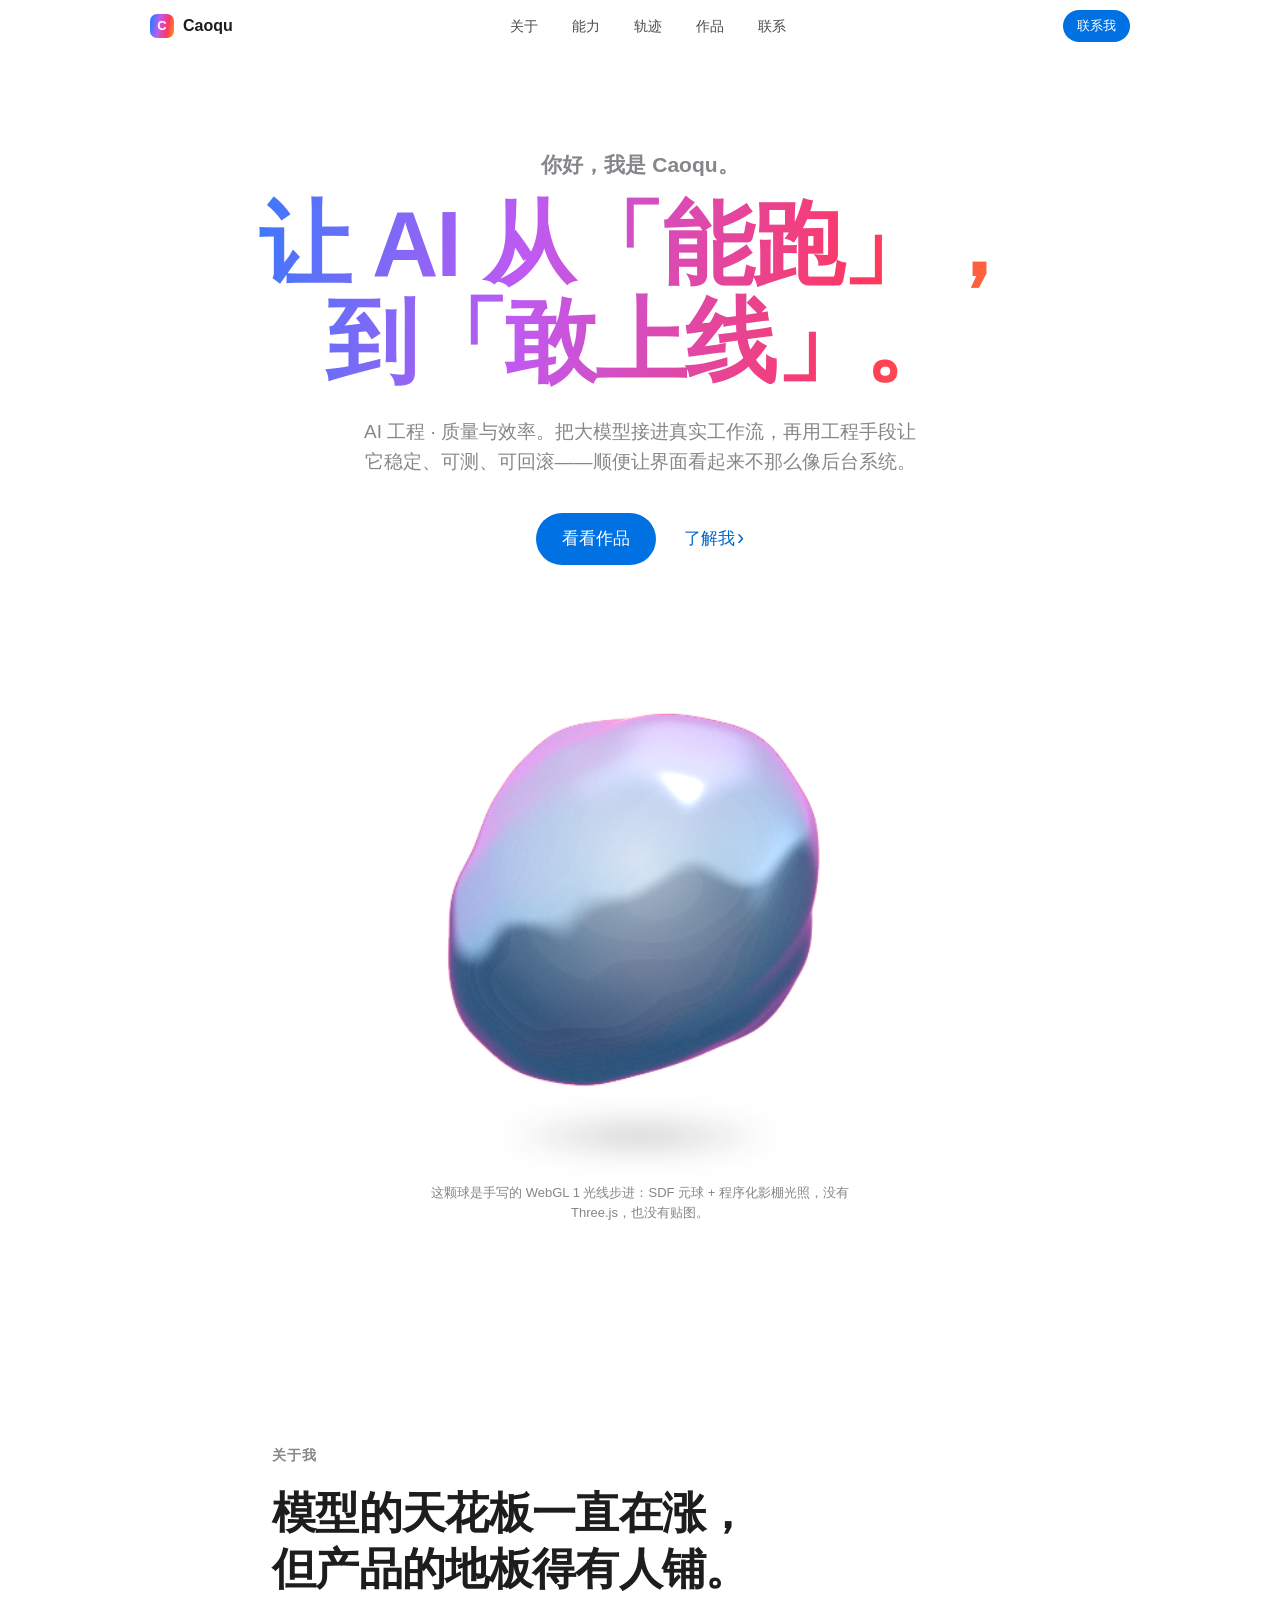
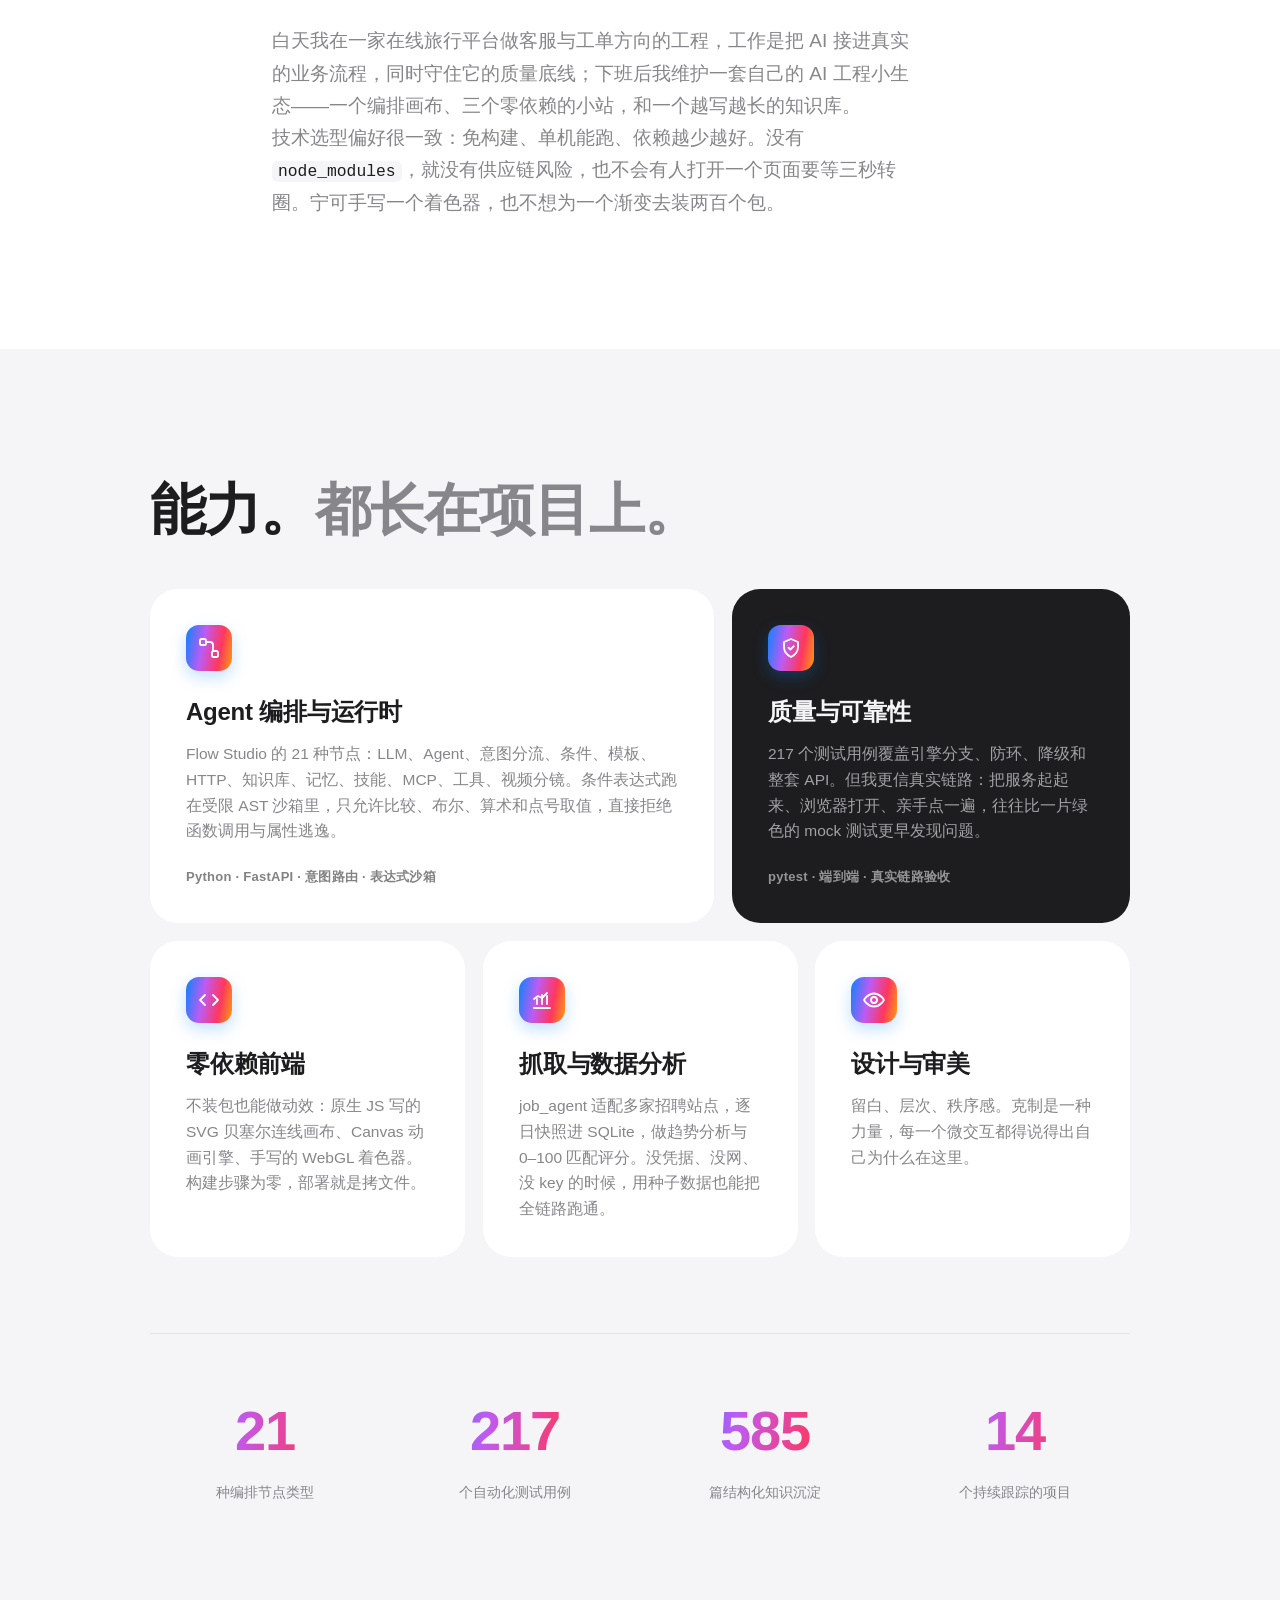
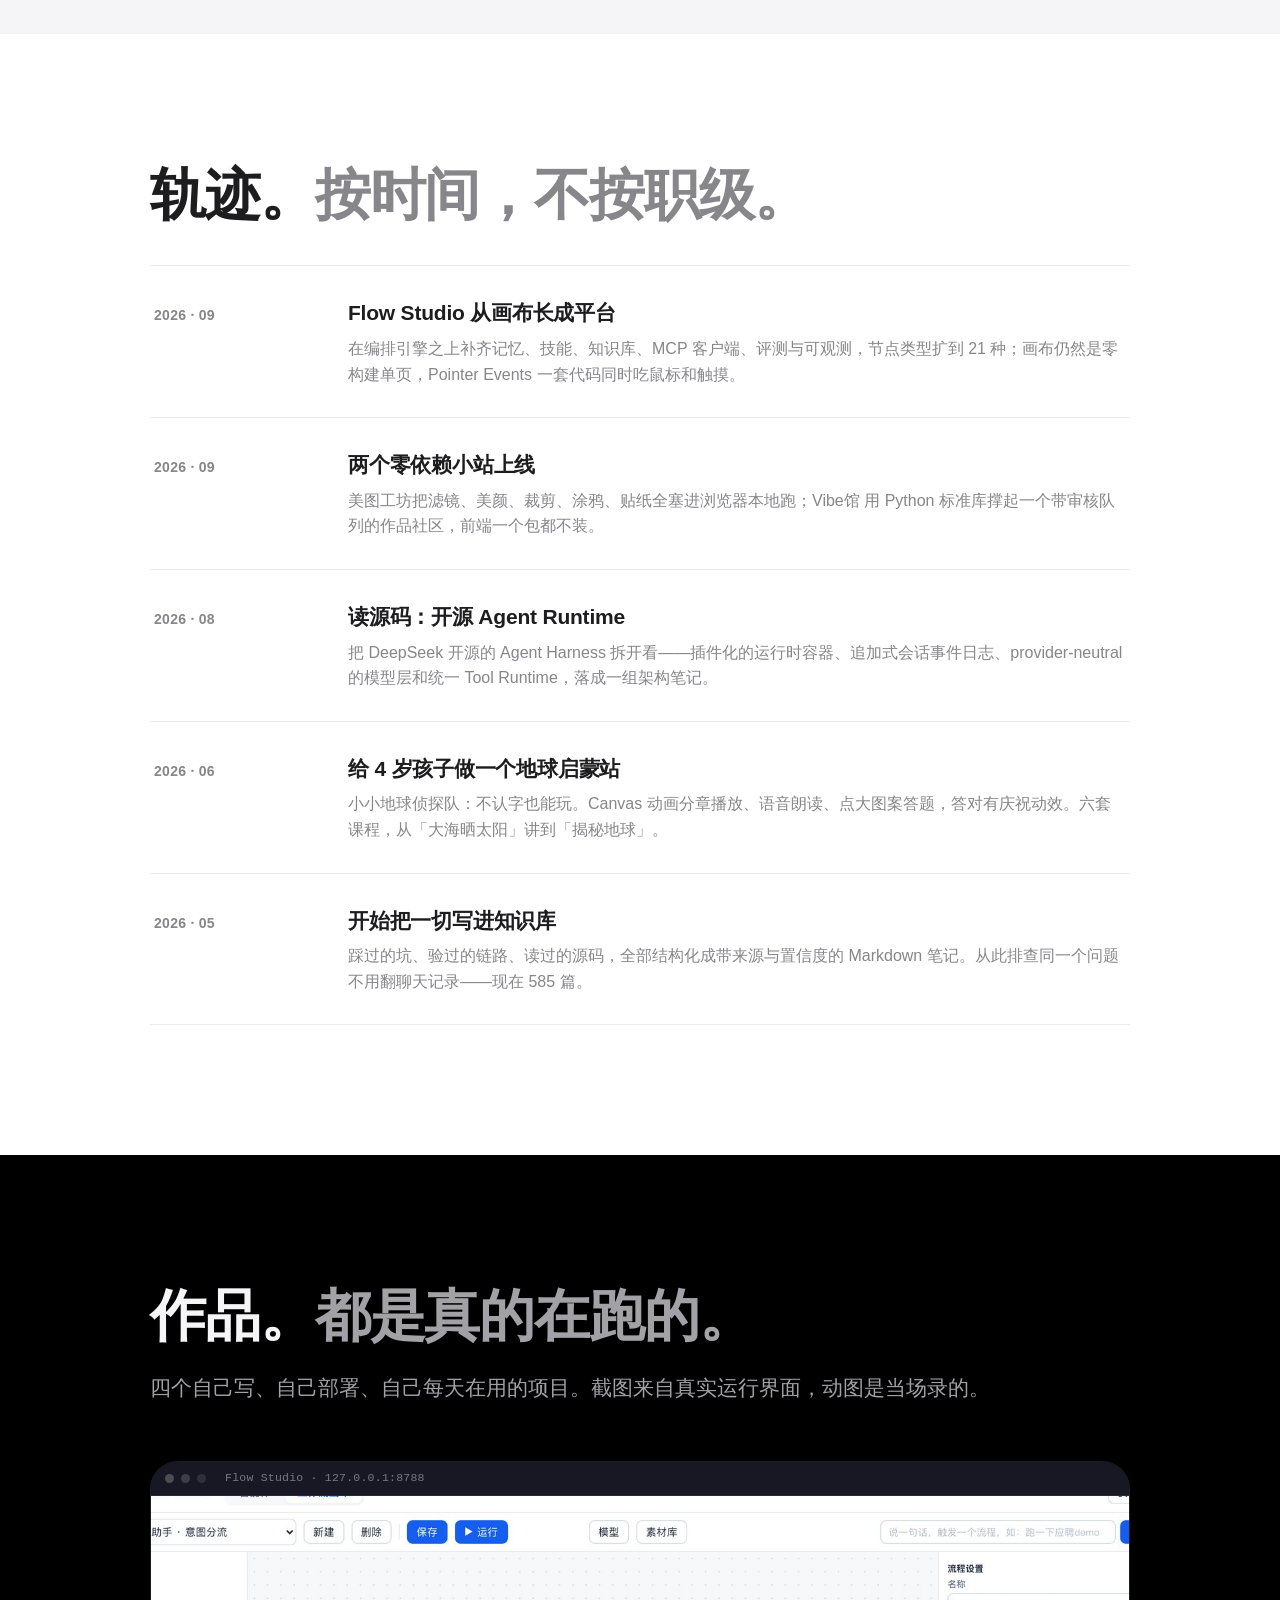
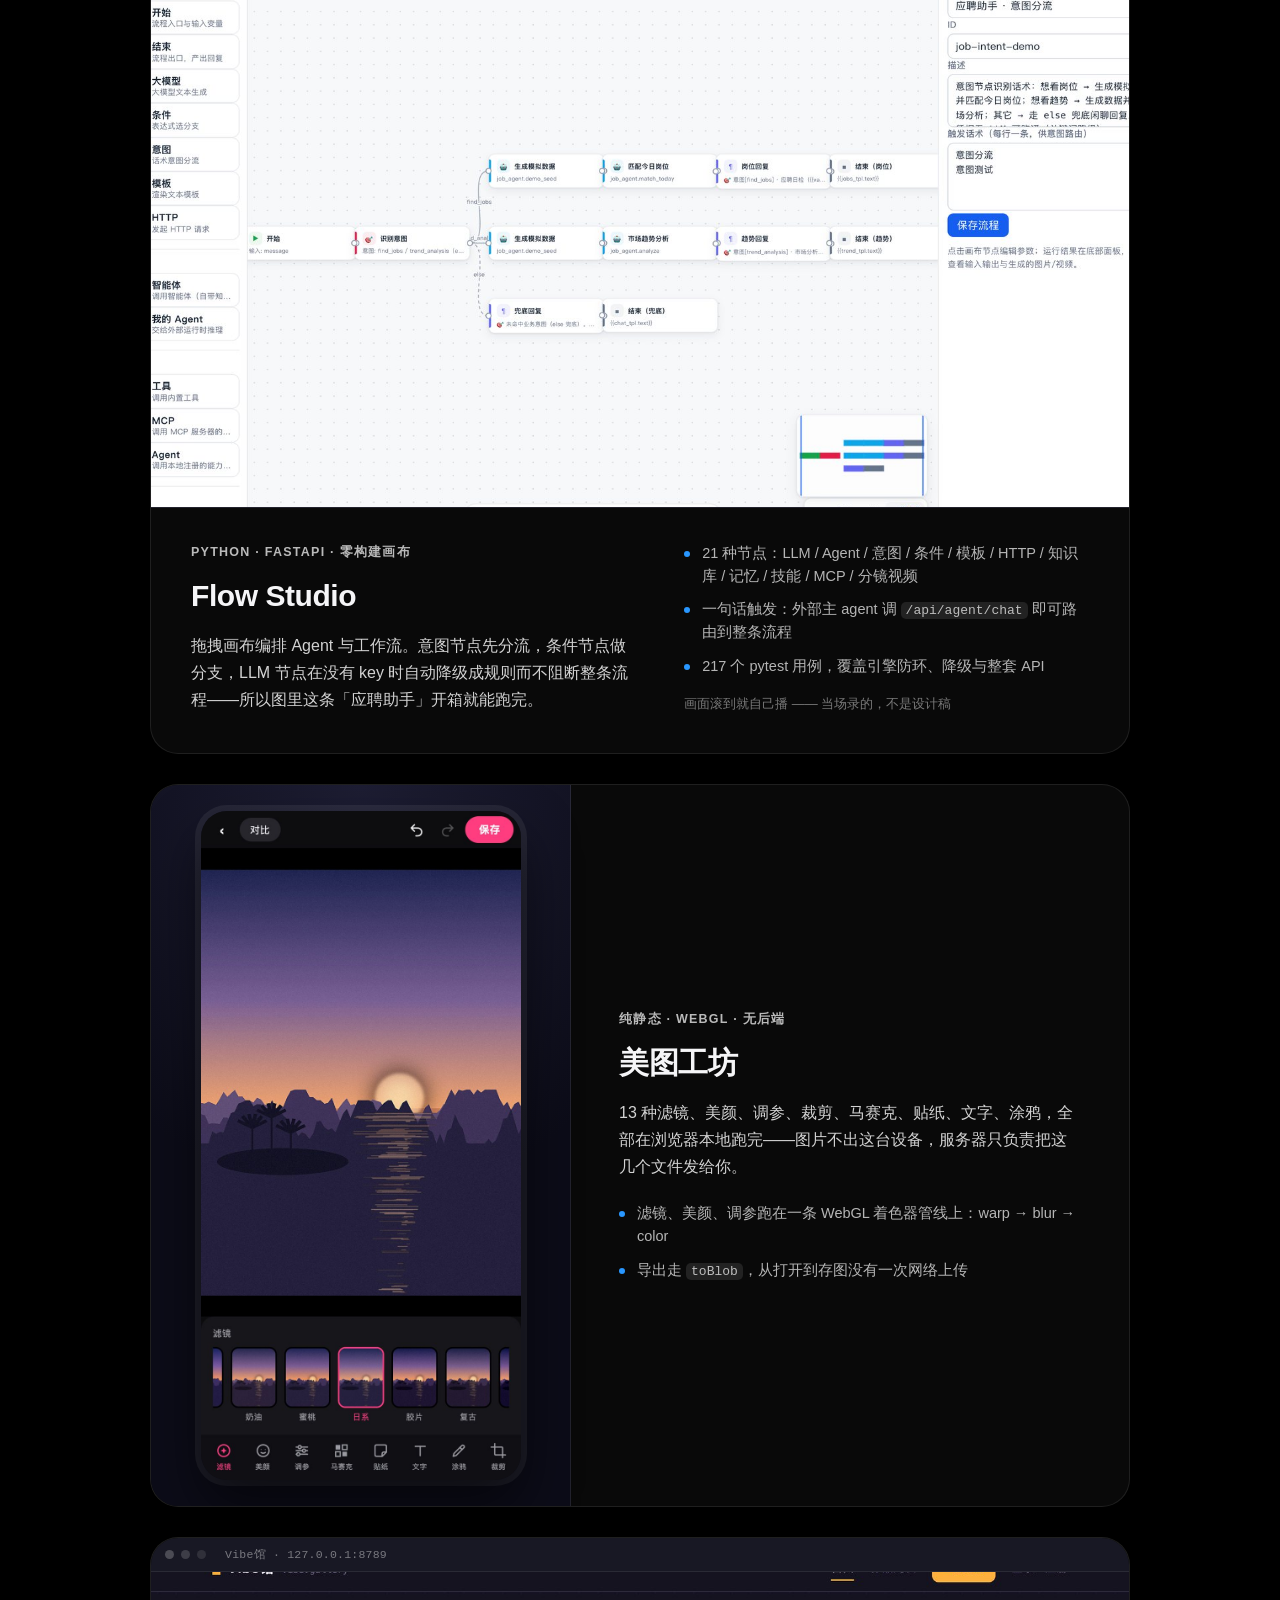
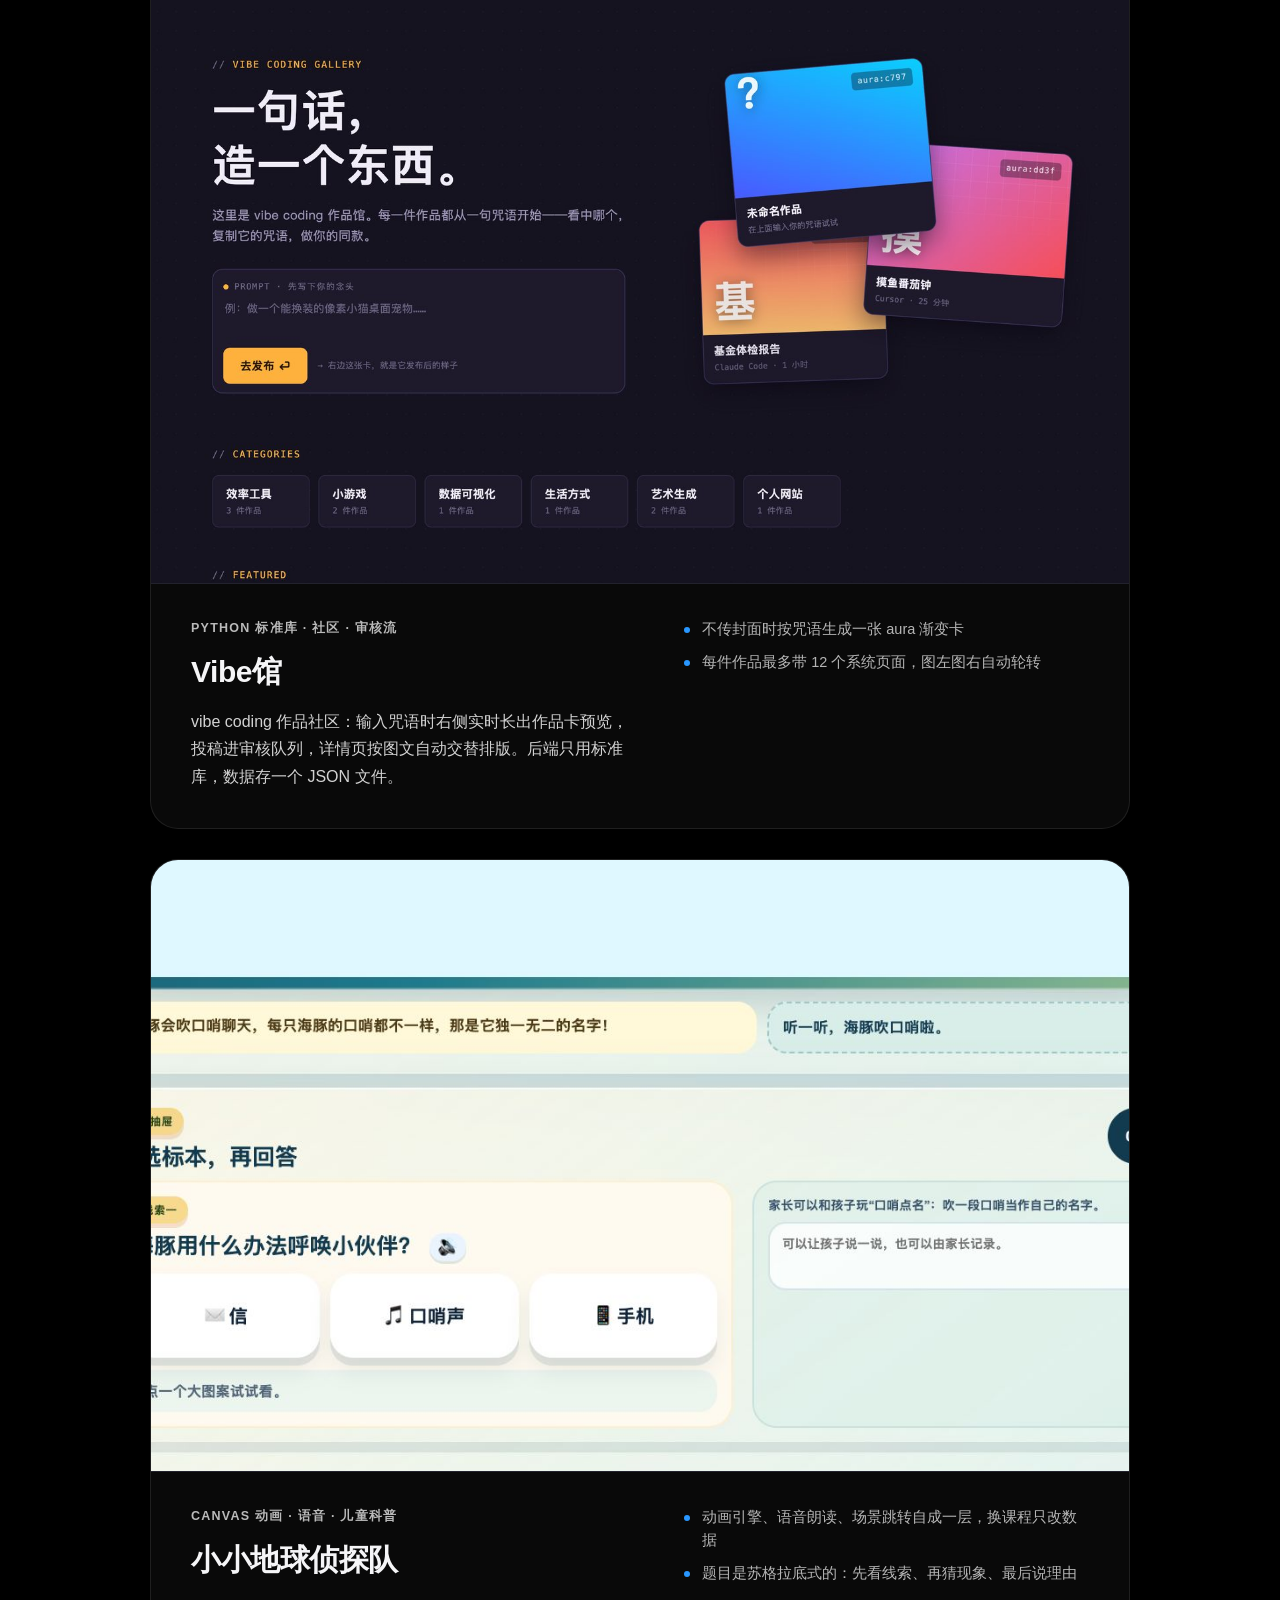
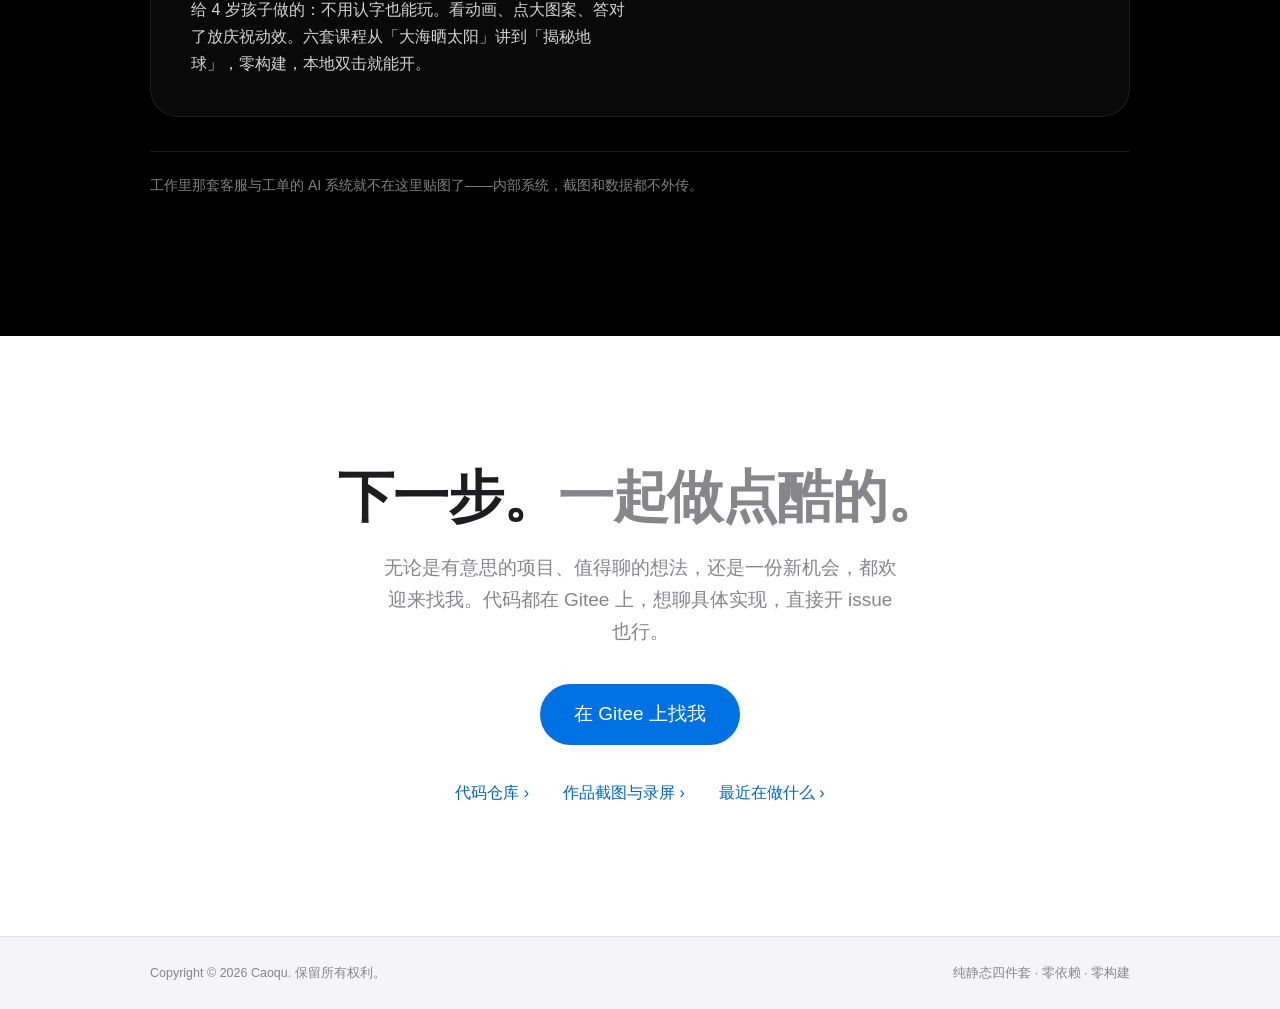
==== index.html @ 8acf2fb4 "feat: 仿 Apple 风格个人主页（毛玻璃导航 + 渐变 Hero + 响应式）" ====
<!DOCTYPE html>
<html lang="zh-CN">
<head>
  <meta charset="UTF-8" />
  <meta name="viewport" content="width=device-width, initial-scale=1.0" />
  <meta name="theme-color" content="#ffffff" />
  <title>Caoqu — AI 工程 · 质量与效率</title>
  <meta name="description" content="Caoqu 的个人主页：把大模型接进真实工作流，再用工程手段让它稳定、可测、可回滚。Flow Studio 编排画布、美图工坊、Vibe馆、小小地球侦探队。" />
  <link rel="icon" href="data:image/svg+xml,%3Csvg xmlns='http://www.w3.org/2000/svg' viewBox='0 0 64 64'%3E%3Cdefs%3E%3ClinearGradient id='g' x1='0' y1='0' x2='1' y2='1'%3E%3Cstop offset='0' stop-color='%230A84FF'/%3E%3Cstop offset='.5' stop-color='%23BF5AF2'/%3E%3Cstop offset='1' stop-color='%23FF375F'/%3E%3C/linearGradient%3E%3C/defs%3E%3Crect width='64' height='64' rx='14' fill='url(%23g)'/%3E%3Ctext x='32' y='43' font-family='-apple-system,Helvetica,sans-serif' font-size='34' font-weight='700' fill='white' text-anchor='middle'%3EC%3C/text%3E%3C/svg%3E" />
  <link rel="stylesheet" href="style.css" />
</head>
<body>

  <!-- ======= 导航 ======= -->
  <header class="nav" id="top">
    <nav class="nav-inner" aria-label="主导航">
      <a class="brand" href="#top">
        <span class="brand-glyph" aria-hidden="true">C</span>
        <span class="brand-name">Caoqu</span>
      </a>
      <ul class="nav-links" id="nav-links">
        <li><a href="#about">关于</a></li>
        <li><a href="#skills">能力</a></li>
        <li><a href="#journey">轨迹</a></li>
        <li><a href="#work">作品</a></li>
        <li><a href="#contact">联系</a></li>
      </ul>
      <div class="nav-actions">
        <a class="btn btn-primary btn-sm" href="#contact">联系我</a>
        <button class="menu-toggle" id="menu-toggle" aria-expanded="false" aria-controls="nav-links" aria-label="打开菜单">
          <span></span><span></span>
        </button>
      </div>
    </nav>
  </header>

  <main>
    <!-- ======= Hero ======= -->
    <section class="hero" aria-label="首屏">
      <div class="container">
        <p class="hero-eyebrow anim anim-1">你好，我是 Caoqu。</p>
        <h1 class="hero-title anim anim-2">让 AI 从「能跑」，<br />到「敢上线」。</h1>
        <p class="hero-sub anim anim-3">AI 工程 · 质量与效率。把大模型接进真实工作流，再用工程手段让它稳定、可测、可回滚——顺便让界面看起来不那么像后台系统。</p>
        <div class="hero-cta anim anim-4">
          <a class="btn btn-primary" href="#work">看看作品</a>
          <a class="btn-link" href="#about">了解我 <span class="chev" aria-hidden="true">›</span></a>
        </div>
        <div class="orb anim anim-5" aria-hidden="true">
          <span class="orb-shadow"></span>
          <canvas class="orb-canvas" id="hero-3d"></canvas>
          <span class="blob b1"></span>
          <span class="blob b2"></span>
          <span class="blob b3"></span>
          <span class="blob b4"></span>
        </div>
        <p class="orb-note anim anim-5">这颗球是手写的 WebGL 1 光线步进：SDF 元球 + 程序化影棚光照，没有 Three.js，也没有贴图。</p>
      </div>
    </section>

    <!-- ======= 关于 ======= -->
    <section class="section section-about" id="about">
      <div class="container-narrow">
        <p class="eyebrow reveal">关于我</p>
        <h2 class="statement reveal">
          模型的天花板一直在涨，<br />
          但产品的地板得有人铺。
        </h2>
        <p class="body-text reveal">
          白天我在一家在线旅行平台做客服与工单方向的工程，工作是把 AI 接进真实的业务流程，同时守住它的质量底线；下班后我维护一套自己的 AI 工程小生态——一个编排画布、三个零依赖的小站，和一个越写越长的知识库。
        </p>
        <p class="body-text reveal">
          技术选型偏好很一致：免构建、单机能跑、依赖越少越好。没有 <code>node_modules</code>，就没有供应链风险，也不会有人打开一个页面要等三秒转圈。宁可手写一个着色器，也不想为一个渐变去装两百个包。
        </p>
      </div>
    </section>

    <!-- ======= 能力（Bento）======= -->
    <section class="section section-skills" id="skills">
      <div class="container">
        <h2 class="section-title reveal">能力。<span class="muted">都长在项目上。</span></h2>
        <div class="bento">
          <article class="card span-7 reveal">
            <div class="icon-tile" aria-hidden="true">
              <svg viewBox="0 0 24 24" fill="none" stroke="currentColor" stroke-width="1.8" stroke-linecap="round" stroke-linejoin="round"><rect x="3" y="3" width="6" height="6" rx="1.6"/><rect x="15" y="15" width="6" height="6" rx="1.6"/><path d="M9 6h4a3 3 0 0 1 3 3v6"/></svg>
            </div>
            <h3>Agent 编排与运行时</h3>
            <p>Flow Studio 的 21 种节点：LLM、Agent、意图分流、条件、模板、HTTP、知识库、记忆、技能、MCP、工具、视频分镜。条件表达式跑在受限 AST 沙箱里，只允许比较、布尔、算术和点号取值，直接拒绝函数调用与属性逃逸。</p>
            <p class="card-foot">Python · FastAPI · 意图路由 · 表达式沙箱</p>
          </article>
          <article class="card card-dark span-5 reveal">
            <div class="icon-tile" aria-hidden="true">
              <svg viewBox="0 0 24 24" fill="none" stroke="currentColor" stroke-width="1.8" stroke-linecap="round" stroke-linejoin="round"><path d="M12 3l7 3v5c0 4.6-3 8.1-7 10-4-1.9-7-5.4-7-10V6l7-3z"/><path d="M9.5 11.6l1.9 1.9 3.4-3.4"/></svg>
            </div>
            <h3>质量与可靠性</h3>
            <p>217 个测试用例覆盖引擎分支、防环、降级和整套 API。但我更信真实链路：把服务起起来、浏览器打开、亲手点一遍，往往比一片绿色的 mock 测试更早发现问题。</p>
            <p class="card-foot">pytest · 端到端 · 真实链路验收</p>
          </article>
          <article class="card span-4 reveal">
            <div class="icon-tile" aria-hidden="true">
              <svg viewBox="0 0 24 24" fill="none" stroke="currentColor" stroke-width="1.8" stroke-linecap="round" stroke-linejoin="round"><path d="M8 7l-5 5 5 5"/><path d="M16 7l5 5-5 5"/></svg>
            </div>
            <h3>零依赖前端</h3>
            <p>不装包也能做动效：原生 JS 写的 SVG 贝塞尔连线画布、Canvas 动画引擎、手写的 WebGL 着色器。构建步骤为零，部署就是拷文件。</p>
          </article>
          <article class="card span-4 reveal">
            <div class="icon-tile" aria-hidden="true">
              <svg viewBox="0 0 24 24" fill="none" stroke="currentColor" stroke-width="1.8" stroke-linecap="round" stroke-linejoin="round"><path d="M4 20h16"/><path d="M7 16v-5"/><path d="M12 16V7"/><path d="M17 16v-8"/><path d="M4 11l4-3 4 2 5-5"/></svg>
            </div>
            <h3>抓取与数据分析</h3>
            <p>job_agent 适配多家招聘站点，逐日快照进 SQLite，做趋势分析与 0–100 匹配评分。没凭据、没网、没 key 的时候，用种子数据也能把全链路跑通。</p>
          </article>
          <article class="card span-4 reveal">
            <div class="icon-tile" aria-hidden="true">
              <svg viewBox="0 0 24 24" fill="none" stroke="currentColor" stroke-width="1.8" stroke-linecap="round" stroke-linejoin="round"><path d="M2 12s3.5-6.5 10-6.5S22 12 22 12s-3.5 6.5-10 6.5S2 12 2 12z"/><circle cx="12" cy="12" r="3"/></svg>
            </div>
            <h3>设计与审美</h3>
            <p>留白、层次、秩序感。克制是一种力量，每一个微交互都得说得出自己为什么在这里。</p>
          </article>
        </div>

        <div class="stats reveal" data-stagger>
          <div class="stat"><span class="stat-num" data-target="21">0</span><span class="stat-label">种编排节点类型</span></div>
          <div class="stat"><span class="stat-num" data-target="217">0</span><span class="stat-label">个自动化测试用例</span></div>
          <div class="stat"><span class="stat-num" data-target="585">0</span><span class="stat-label">篇结构化知识沉淀</span></div>
          <div class="stat"><span class="stat-num" data-target="14">0</span><span class="stat-label">个持续跟踪的项目</span></div>
        </div>
      </div>
    </section>

    <!-- ======= 轨迹 ======= -->
    <section class="section section-journey" id="journey">
      <div class="container">
        <h2 class="section-title reveal">轨迹。<span class="muted">按时间，不按职级。</span></h2>
        <div class="timeline">
          <div class="t-row reveal">
            <span class="t-year">2026 · 09</span>
            <div class="t-body">
              <h3>Flow Studio 从画布长成平台</h3>
              <p>在编排引擎之上补齐记忆、技能、知识库、MCP 客户端、评测与可观测，节点类型扩到 21 种；画布仍然是零构建单页，Pointer Events 一套代码同时吃鼠标和触摸。</p>
            </div>
          </div>
          <div class="t-row reveal">
            <span class="t-year">2026 · 09</span>
            <div class="t-body">
              <h3>两个零依赖小站上线</h3>
              <p>美图工坊把滤镜、美颜、裁剪、涂鸦、贴纸全塞进浏览器本地跑；Vibe馆 用 Python 标准库撑起一个带审核队列的作品社区，前端一个包都不装。</p>
            </div>
          </div>
          <div class="t-row reveal">
            <span class="t-year">2026 · 08</span>
            <div class="t-body">
              <h3>读源码：开源 Agent Runtime</h3>
              <p>把 DeepSeek 开源的 Agent Harness 拆开看——插件化的运行时容器、追加式会话事件日志、provider-neutral 的模型层和统一 Tool Runtime，落成一组架构笔记。</p>
            </div>
          </div>
          <div class="t-row reveal">
            <span class="t-year">2026 · 06</span>
            <div class="t-body">
              <h3>给 4 岁孩子做一个地球启蒙站</h3>
              <p>小小地球侦探队：不认字也能玩。Canvas 动画分章播放、语音朗读、点大图案答题，答对有庆祝动效。六套课程，从「大海晒太阳」讲到「揭秘地球」。</p>
            </div>
          </div>
          <div class="t-row reveal">
            <span class="t-year">2026 · 05</span>
            <div class="t-body">
              <h3>开始把一切写进知识库</h3>
              <p>踩过的坑、验过的链路、读过的源码，全部结构化成带来源与置信度的 Markdown 笔记。从此排查同一个问题不用翻聊天记录——现在 585 篇。</p>
            </div>
          </div>
        </div>
      </div>
    </section>

    <!-- ======= 作品（暗色）======= -->
    <section class="section section-work" id="work">
      <div class="container">
        <h2 class="section-title reveal">作品。<span class="muted-on-dark">都是真的在跑的。</span></h2>
        <p class="section-sub reveal">四个自己写、自己部署、自己每天在用的项目。截图来自真实运行界面，动图是当场录的。</p>

        <div class="works">
          <article class="work-row reveal">
            <div class="shot" data-video="assets/work-flow.mp4">
              <div class="shot-bar" aria-hidden="true">
                <span></span><span></span><span></span>
                <em>Flow Studio · 127.0.0.1:8788</em>
              </div>
              <div class="shot-view">
                <img src="assets/work-flow.jpg" alt="Flow Studio 工作流画布：左侧是 21 种节点面板，中间连出三条意图支路，右侧是流程设置表单" loading="lazy" />
                <video class="shot-vid" muted loop playsinline preload="none" aria-hidden="true"></video>
              </div>
            </div>
            <div class="work-copy">
              <div>
                <p class="work-tags">Python · FastAPI · 零构建画布</p>
                <h3>Flow Studio</h3>
                <p class="work-desc">拖拽画布编排 Agent 与工作流。意图节点先分流，条件节点做分支，LLM 节点在没有 key 时自动降级成规则而不阻断整条流程——所以图里这条「应聘助手」开箱就能跑完。</p>
              </div>
              <div>
                <ul class="work-list">
                  <li>21 种节点：LLM / Agent / 意图 / 条件 / 模板 / HTTP / 知识库 / 记忆 / 技能 / MCP / 分镜视频</li>
                  <li>一句话触发：外部主 agent 调 <code>/api/agent/chat</code> 即可路由到整条流程</li>
                  <li>217 个 pytest 用例，覆盖引擎防环、降级与整套 API</li>
                </ul>
                <p class="work-hint">画面滚到就自己播 —— 当场录的，不是设计稿</p>
              </div>
            </div>
          </article>

          <article class="work-row is-phone reveal">
            <div class="shot" data-video="assets/work-meitu.mp4">
              <div class="shot-view">
                <img src="assets/work-meitu.jpg" alt="美图工坊移动端：底部滤镜条当前选中「日系」，工具栏有滤镜、美颜、调参、马赛克、贴纸、文字、涂鸦、裁剪" loading="lazy" />
                <video class="shot-vid" muted loop playsinline preload="none" aria-hidden="true"></video>
              </div>
            </div>
            <div class="work-copy">
              <div>
                <p class="work-tags">纯静态 · WebGL · 无后端</p>
                <h3>美图工坊</h3>
                <p class="work-desc">13 种滤镜、美颜、调参、裁剪、马赛克、贴纸、文字、涂鸦，全部在浏览器本地跑完——图片不出这台设备，服务器只负责把这几个文件发给你。</p>
              </div>
              <div>
                <ul class="work-list">
                  <li>滤镜、美颜、调参跑在一条 WebGL 着色器管线上：warp → blur → color</li>
                  <li>导出走 <code>toBlob</code>，从打开到存图没有一次网络上传</li>
                </ul>
              </div>
            </div>
          </article>

          <article class="work-row reveal">
            <div class="shot">
              <div class="shot-bar" aria-hidden="true">
                <span></span><span></span><span></span>
                <em>Vibe馆 · 127.0.0.1:8789</em>
              </div>
              <div class="shot-view">
                <img src="assets/work-vibe.jpg" alt="Vibe馆 首页：一句话造一个东西，左侧咒语输入框，右侧实时生成三张作品卡预览" loading="lazy" />
              </div>
            </div>
            <div class="work-copy">
              <div>
                <p class="work-tags">Python 标准库 · 社区 · 审核流</p>
                <h3>Vibe馆</h3>
                <p class="work-desc">vibe coding 作品社区：输入咒语时右侧实时长出作品卡预览，投稿进审核队列，详情页按图文自动交替排版。后端只用标准库，数据存一个 JSON 文件。</p>
              </div>
              <div>
                <ul class="work-list">
                  <li>不传封面时按咒语生成一张 aura 渐变卡</li>
                  <li>每件作品最多带 12 个系统页面，图左图右自动轮转</li>
                </ul>
              </div>
            </div>
          </article>

          <article class="work-row reveal">
            <div class="shot">
              <div class="shot-view">
                <img src="assets/work-kid.jpg" alt="小小地球侦探队 答题闯关：线索抽屉里一道三个大图案选项的题目，右侧是家长陪玩提示" loading="lazy" />
              </div>
            </div>
            <div class="work-copy">
              <div>
                <p class="work-tags">Canvas 动画 · 语音 · 儿童科普</p>
                <h3>小小地球侦探队</h3>
                <p class="work-desc">给 4 岁孩子做的：不用认字也能玩。看动画、点大图案、答对了放庆祝动效。六套课程从「大海晒太阳」讲到「揭秘地球」，零构建，本地双击就能开。</p>
              </div>
              <div>
                <ul class="work-list">
                  <li>动画引擎、语音朗读、场景跳转自成一层，换课程只改数据</li>
                  <li>题目是苏格拉底式的：先看线索、再猜现象、最后说理由</li>
                </ul>
              </div>
            </div>
          </article>
        </div>

        <p class="work-note reveal">工作里那套客服与工单的 AI 系统就不在这里贴图了——内部系统，截图和数据都不外传。</p>
      </div>
    </section>

    <!-- ======= 联系 ======= -->
    <section class="section section-contact" id="contact">
      <div class="container-narrow">
        <h2 class="section-title reveal">下一步。<span class="muted">一起做点酷的。</span></h2>
        <p class="body-text reveal">无论是有意思的项目、值得聊的想法，还是一份新机会，都欢迎来找我。代码都在 Gitee 上，想聊具体实现，直接开 issue 也行。</p>
        <div class="contact-actions reveal">
          <a class="btn btn-primary btn-lg" href="https://gitee.com/caoqu" target="_blank" rel="noopener">在 Gitee 上找我</a>
        </div>
        <ul class="contact-links reveal">
          <li><a href="https://gitee.com/caoqu" target="_blank" rel="noopener">代码仓库 <span class="chev" aria-hidden="true">›</span></a></li>
          <li><a href="#work">作品截图与录屏 <span class="chev" aria-hidden="true">›</span></a></li>
          <li><a href="#journey">最近在做什么 <span class="chev" aria-hidden="true">›</span></a></li>
        </ul>
      </div>
    </section>
  </main>

  <!-- ======= 页脚 ======= -->
  <footer class="footer">
    <div class="container footer-inner">
      <p>Copyright © <span id="year">2026</span> Caoqu. 保留所有权利。</p>
      <p class="footer-note">纯静态四件套 · 零依赖 · 零构建</p>
    </div>
  </footer>

  <script src="main.js"></script>
  <script src="webgl.js"></script>
</body>
</html>
---- style.css ----
/* =====================================================
   Caoqu — 个人主页 · Apple 风格
   Palette: 白 #ffffff / 灰 #f5f5f7 / 墨 #1d1d1f / 灰字 #86868b
            蓝 #0071e3 / 极光渐变 #0A84FF→#BF5AF2→#FF375F→#FF9F0A
   ===================================================== */

:root {
  --bg: #ffffff;
  --bg-alt: #f5f5f7;
  --text: #1d1d1f;
  --text-2: #86868b;
  --blue: #0071e3;
  --blue-hover: #0077ed;
  --link: #0066cc;
  --dark-bg: #000000;
  --dark-text: #f5f5f7;
  --dark-text-2: #a1a1a6;
  --dark-link: #2997ff;
  --hairline: rgba(0, 0, 0, 0.08);
  --hairline-dark: rgba(255, 255, 255, 0.15);
  --card-bg: #ffffff;
  --card-dark-bg: #1d1d1f;
  --radius-card: 28px;
  --ease: cubic-bezier(0.28, 0.11, 0.32, 1);
  --aurora: linear-gradient(100deg, #0a84ff 0%, #bf5af2 38%, #ff375f 72%, #ff9f0a 100%);
  --nav-h: 52px;
}

* { margin: 0; padding: 0; box-sizing: border-box; }

html {
  scroll-behavior: smooth;
  scroll-padding-top: calc(var(--nav-h) + 12px);
  -webkit-text-size-adjust: 100%;
}

body {
  font-family: -apple-system, BlinkMacSystemFont, "SF Pro Display", "SF Pro Text",
    "PingFang SC", "Helvetica Neue", "Microsoft YaHei", sans-serif;
  font-size: 17px;
  line-height: 1.6;
  color: var(--text);
  background: var(--bg);
  -webkit-font-smoothing: antialiased;
  text-rendering: optimizeLegibility;
  overflow-x: hidden;
}

a { color: inherit; text-decoration: none; }
ul { list-style: none; }
svg { display: block; }
a, button { -webkit-tap-highlight-color: transparent; }

.container { max-width: 1024px; margin: 0 auto; padding: 0 22px; }
.container-narrow { max-width: 780px; margin: 0 auto; padding: 0 22px; }

/* ---------- 通用组件 ---------- */

.btn {
  display: inline-block;
  border-radius: 980px;
  font-weight: 500;
  transition: transform 0.3s var(--ease), background-color 0.3s;
}
.btn-primary {
  background: var(--blue);
  color: #fff;
  padding: 12px 26px;
  font-size: 17px;
}
@media (hover: hover) {
  .btn-primary:hover { background: var(--blue-hover); transform: scale(1.02); }
}
.btn-primary:active { transform: scale(0.98); }
.btn-primary:active { transform: scale(0.98); }
.btn-sm { padding: 6px 14px; font-size: 13px; }
.btn-lg { padding: 15px 34px; font-size: 19px; }

.btn-link {
  display: inline-flex;
  align-items: center;
  gap: 2px;
  color: var(--link);
  font-size: 17px;
  font-weight: 400;
}
.btn-link .chev { font-size: 1.25em; line-height: 1; transition: transform 0.3s var(--ease); }
@media (hover: hover) {
  .btn-link:hover .chev { transform: translateX(3px); }
}

.eyebrow {
  font-size: 14px;
  font-weight: 600;
  letter-spacing: 0.08em;
  color: var(--text-2);
  text-transform: uppercase;
  margin-bottom: 18px;
}

.section { padding: 130px 0; }
.section-title {
  font-size: clamp(34px, 5vw, 56px);
  font-weight: 700;
  letter-spacing: -0.02em;
  line-height: 1.1;
  margin-bottom: 24px;
}
.section-title .muted { color: var(--text-2); }
.section-title .muted-on-dark { color: var(--dark-text-2); }
.section-sub { font-size: 21px; color: var(--dark-text-2); margin-bottom: 56px; }
.body-text { font-size: 19px; color: var(--text-2); line-height: 1.7; }

:focus-visible { outline: 3px solid rgba(0, 113, 227, 0.6); outline-offset: 3px; border-radius: 4px; }

/* ---------- 导航 ---------- */

.nav {
  position: fixed;
  top: 0;
  left: 0;
  right: 0;
  z-index: 100;
  height: var(--nav-h);
}
/* 背景放在伪元素上：避免 .nav 因 backdrop-filter 成为 fixed 子元素（移动端菜单）的包含块 */
.nav::before {
  content: "";
  position: absolute;
  inset: 0;
  z-index: -1;
  background: rgba(255, 255, 255, 0.72);
  -webkit-backdrop-filter: saturate(180%) blur(20px);
  backdrop-filter: saturate(180%) blur(20px);
}
/* 发丝线用不透明色绘制：半透明 border 会透出深色分区（如黑色作品区） */
.nav::after {
  content: "";
  position: absolute;
  left: 0;
  right: 0;
  bottom: 0;
  height: 1px;
  background: #d2d2d7;
  opacity: 0;
  transition: opacity 0.3s;
}
.nav.scrolled::after { opacity: 1; }

.nav-inner {
  max-width: 1024px;
  height: 100%;
  margin: 0 auto;
  padding: 0 22px;
  display: flex;
  align-items: center;
  justify-content: space-between;
  gap: 16px;
}

.brand { display: flex; align-items: center; gap: 9px; font-weight: 600; font-size: 16px; }
.brand-glyph {
  display: grid;
  place-items: center;
  width: 24px;
  height: 24px;
  border-radius: 7px;
  background: var(--aurora);
  color: #fff;
  font-size: 13px;
  font-weight: 700;
}

.nav-links { display: flex; gap: 34px; }
.nav-links a {
  font-size: 13.5px;
  color: rgba(29, 29, 31, 0.8);
  transition: color 0.2s;
}
@media (hover: hover) {
  .nav-links a:hover { color: var(--text); }
}

.nav-actions { display: flex; align-items: center; gap: 14px; }

.menu-toggle {
  display: none;
  width: 36px;
  height: 36px;
  border: none;
  background: none;
  cursor: pointer;
  position: relative;
}
.menu-toggle span {
  position: absolute;
  left: 7px;
  right: 7px;
  height: 1.8px;
  border-radius: 2px;
  background: var(--text);
  transition: transform 0.35s var(--ease), top 0.35s var(--ease);
}
.menu-toggle span:nth-child(1) { top: 13px; }
.menu-toggle span:nth-child(2) { top: 21px; }
.menu-toggle[aria-expanded="true"] span:nth-child(1) { top: 17px; transform: rotate(45deg); }
.menu-toggle[aria-expanded="true"] span:nth-child(2) { top: 17px; transform: rotate(-45deg); }

/* ---------- Hero ---------- */

.hero {
  padding: calc(var(--nav-h) + 96px) 0 110px;
  text-align: center;
  overflow: hidden;
}

.hero-eyebrow { font-size: 21px; font-weight: 600; color: var(--text-2); margin-bottom: 14px; }

.hero-title {
  font-size: clamp(48px, 8.5vw, 92px);
  font-weight: 700;
  line-height: 1.06;
  letter-spacing: -0.025em;
  background: var(--aurora);
  -webkit-background-clip: text;
  background-clip: text;
  -webkit-text-fill-color: transparent;
  color: transparent;
}

.hero-sub {
  max-width: 560px;
  margin: 26px auto 0;
  font-size: 19px;
  color: var(--text-2);
}

.hero-cta {
  margin-top: 36px;
  display: flex;
  align-items: center;
  justify-content: center;
  gap: 28px;
  flex-wrap: wrap;
}

/* 极光球 —— 本页的签名元素 */
.orb {
  position: relative;
  width: min(520px, 78vw);
  aspect-ratio: 1;
  margin: 72px auto 0;
}
.orb::before {
  content: "";
  position: absolute;
  inset: 10%;
  border-radius: 50%;
  background: radial-gradient(circle at 50% 42%, rgba(255, 255, 255, 0.62), rgba(255, 255, 255, 0) 58%);
  z-index: 2;
}
.orb-spin,
.orb { animation: orb-in 1.6s var(--ease) both; }
.blob {
  position: absolute;
  width: 58%;
  height: 58%;
  border-radius: 50%;
  filter: blur(52px);
  opacity: 0.9;
  animation: orb-spin 22s linear infinite;
}
.b1 { background: #0a84ff; top: 4%; left: 22%; }
.b2 { background: #bf5af2; bottom: 8%; left: 4%; animation-delay: -5.5s; }
.b3 { background: #ff375f; top: 20%; right: 0; animation-delay: -11s; }
.b4 { background: #ff9f0a; bottom: 2%; right: 18%; animation-delay: -16.5s; }

/* WebGL 3D 球：接管 .orb 后隐藏 CSS 模糊球与白色高光（打光交给着色器） */
.orb-canvas {
  position: absolute;
  inset: -8%;
  width: 116%;
  height: 116%;
  z-index: 1;
  opacity: 0;
  animation: orb-bob 8.5s ease-in-out infinite alternate;
}
.orb-shadow {
  position: absolute;
  left: 50%;
  bottom: -1%;
  width: 56%;
  height: 10%;
  border-radius: 50%;
  transform: translateX(-50%);
  background: radial-gradient(ellipse at center, rgba(29, 29, 31, 0.20), rgba(29, 29, 31, 0) 70%);
  filter: blur(12px);
  opacity: 0;
}
.webgl-on .orb-canvas,
.webgl-on .orb-shadow { opacity: 1; }
.webgl-on .blob,
.webgl-on .orb::before { display: none; }

.orb-note {
  max-width: 420px;
  margin: 26px auto 0;
  font-size: 13px;
  line-height: 1.6;
  color: var(--text-2);
  opacity: 0.72;
  text-align: center;
}
.orb-note.anim { animation-delay: 1.15s; }

.body-text code {
  font: 500 0.86em / 1.4 ui-monospace, SFMono-Regular, Menlo, monospace;
  padding: 1px 6px;
  border-radius: 6px;
  background: var(--bg-alt);
  color: var(--text);
}

@keyframes orb-bob {
  from { transform: translateY(-1.4%); }
  to { transform: translateY(1.4%); }
}

@keyframes orb-spin {
  0% { transform: rotate(0deg) translateX(6%) rotate(0deg); }
  100% { transform: rotate(360deg) translateX(6%) rotate(-360deg); }
}
@keyframes orb-in {
  from { opacity: 0; transform: scale(0.9) translateY(24px); }
  to { opacity: 1; transform: none; }
}

/* Hero 入场序列 */
.anim { animation: fade-up 1s var(--ease) both; }
.anim-1 { animation-delay: 0.05s; }
.anim-2 { animation-delay: 0.18s; }
.anim-3 { animation-delay: 0.32s; }
.anim-4 { animation-delay: 0.46s; }
.anim-5 { animation-delay: 0.6s; }
@keyframes fade-up {
  from { opacity: 0; transform: translateY(26px); }
  to { opacity: 1; transform: none; }
}

/* ---------- 关于 ---------- */

.section-about { padding-top: 110px; }
.statement {
  font-size: clamp(28px, 4.2vw, 44px);
  font-weight: 700;
  line-height: 1.28;
  letter-spacing: -0.015em;
  margin-bottom: 28px;
}
.section-about .body-text { max-width: 640px; }

/* ---------- 能力 Bento ---------- */

.section-skills { background: var(--bg-alt); }

.bento {
  display: grid;
  grid-template-columns: repeat(12, 1fr);
  gap: 18px;
  margin-top: 48px;
}
.span-4 { grid-column: span 4; }
.span-5 { grid-column: span 5; }
.span-7 { grid-column: span 7; }

.card {
  background: var(--card-bg);
  border-radius: var(--radius-card);
  padding: 36px;
  transition: transform 0.45s var(--ease), box-shadow 0.45s var(--ease);
}
@media (hover: hover) {
  .card:hover {
    transform: translateY(-5px) scale(1.008);
    box-shadow: 0 22px 48px rgba(0, 0, 0, 0.09);
  }
}
.card h3 { font-size: 24px; font-weight: 700; letter-spacing: -0.01em; margin: 22px 0 10px; }
.card p { font-size: 15.5px; color: var(--text-2); line-height: 1.65; }
.card-foot {
  margin-top: 22px;
  font-size: 13px !important;
  font-weight: 600;
  letter-spacing: 0.02em;
  color: var(--text) !important;
  opacity: 0.55;
}

.card-dark { background: var(--card-dark-bg); }
.card-dark h3 { color: var(--dark-text); }
.card-dark p { color: var(--dark-text-2); }
.card-dark .card-foot { color: var(--dark-text) !important; }

.icon-tile {
  display: grid;
  place-items: center;
  width: 46px;
  height: 46px;
  border-radius: 13px;
  background: var(--aurora);
  color: #fff;
  box-shadow: 0 6px 16px rgba(10, 132, 255, 0.25);
}
.icon-tile svg { width: 24px; height: 24px; }

/* 数据条 */
.stats {
  display: grid;
  grid-template-columns: repeat(4, 1fr);
  gap: 20px;
  margin-top: 76px;
  padding-top: 52px;
  border-top: 1px solid var(--hairline);
  text-align: center;
}
.stat { display: flex; flex-direction: column; gap: 6px; }
.stat-num {
  font-size: clamp(38px, 4.5vw, 56px);
  font-weight: 700;
  letter-spacing: -0.02em;
  font-variant-numeric: tabular-nums;
  background: var(--aurora);
  -webkit-background-clip: text;
  background-clip: text;
  -webkit-text-fill-color: transparent;
}
.stat-label { font-size: 14px; color: var(--text-2); }

/* ---------- 经历 ---------- */

.timeline { margin-top: 40px; }
.t-row {
  display: grid;
  grid-template-columns: 170px 1fr;
  gap: 24px;
  padding: 30px 4px;
  border-top: 1px solid var(--hairline);
  align-items: baseline;
}
.t-row:last-child { border-bottom: 1px solid var(--hairline); }
.t-year {
  font-size: 14px;
  font-weight: 600;
  color: var(--text-2);
  font-variant-numeric: tabular-nums;
  letter-spacing: 0.02em;
}
.t-body h3 { font-size: 21px; font-weight: 600; letter-spacing: -0.01em; }
.t-body p { margin-top: 6px; font-size: 16px; color: var(--text-2); }

/* ---------- 作品（暗色） ---------- */

.section-work { background: var(--dark-bg); color: var(--dark-text); padding-bottom: 140px; }

/* 每个项目一块：截图铺满宽度保证可读，文案在下方分两栏 */
.works { display: flex; flex-direction: column; gap: 30px; }

.work-row {
  border-radius: var(--radius-card);
  overflow: hidden;
  background: rgba(255, 255, 255, 0.035);
  border: 1px solid rgba(255, 255, 255, 0.09);
  transition: border-color 0.45s var(--ease), box-shadow 0.45s var(--ease);
}
@media (hover: hover) {
  .work-row:hover {
    border-color: rgba(255, 255, 255, 0.2);
    box-shadow: 0 34px 70px rgba(0, 0, 0, 0.5);
  }
}

.work-copy {
  display: grid;
  grid-template-columns: 1.1fr 1fr;
  gap: 0 48px;
  padding: 34px 40px 38px;
}

/* ---------- 真实产品截图外框 ---------- */

.shot { display: flex; flex-direction: column; min-width: 0; background: #0c0c18; border-bottom: 1px solid rgba(255, 255, 255, 0.09); }
.shot-bar {
  display: flex;
  align-items: center;
  flex: none;
  gap: 7px;
  height: 34px;
  padding: 0 14px;
  background: rgba(255, 255, 255, 0.05);
  border-bottom: 1px solid rgba(255, 255, 255, 0.08);
}
.shot-bar span { width: 9px; height: 9px; border-radius: 50%; background: rgba(255, 255, 255, 0.22); }
.shot-bar span:nth-child(2) { background: rgba(255, 255, 255, 0.16); }
.shot-bar span:nth-child(3) { background: rgba(255, 255, 255, 0.1); }
.shot-bar em {
  margin-left: 12px;
  font: 500 11.5px / 1 ui-monospace, SFMono-Regular, Menlo, monospace;
  font-style: normal;
  letter-spacing: 0.02em;
  color: rgba(255, 255, 255, 0.42);
  overflow: hidden;
  white-space: nowrap;
  text-overflow: ellipsis;
}
.shot-view {
  position: relative;
  overflow: hidden;
  aspect-ratio: 16 / 10;
}
/* 上下各留 26px 余量：画面在框里反向漂时不会露出框底。
   绝对定位的替换元素 width/height 为 auto 时会用固有尺寸，inset 拉不满，必须显式给宽高 */
.shot-view img,
.shot-vid {
  position: absolute;
  top: -26px;
  left: 0;
  width: 100%;
  height: calc(100% + 52px);
  object-fit: cover;
  display: block;
  translate: 0 var(--py, 0px);
}
.shot-view img { animation: breathe 22s var(--ease) infinite alternate; }
.shot-vid { opacity: 0; transition: opacity 0.5s var(--ease); pointer-events: none; }
.shot.is-playing .shot-vid { opacity: 1; }
.shot.is-playing .shot-view img { animation-play-state: paused; }

@keyframes breathe {
  from { transform: scale(1.02); }
  to { transform: scale(1.09) translate(-1.4%, -1%); }
}

/* 竖屏截图：手机当产品照摆进左栏，文案在右 —— 铺满宽度只会两侧留黑 */
@media (min-width: 861px) {
  .work-row.is-phone {
    display: grid;
    grid-template-columns: 420px minmax(0, 1fr);
  }
  .work-row.is-phone .shot { border-right: 1px solid rgba(255, 255, 255, 0.09); border-bottom: 0; }
  .work-row.is-phone .work-copy {
    grid-template-columns: 1fr;
    align-content: center;
    gap: 22px;
    padding: 44px 48px;
  }
}
.is-phone .shot {
  background: radial-gradient(120% 80% at 50% 0%, #1d1d33 0%, #0c0c18 72%);
}
.is-phone .shot-view {
  width: min(320px, 74vw);
  margin: 26px auto;
  aspect-ratio: 760 / 1590;
  border-radius: 26px;
  box-shadow: 0 26px 54px rgba(0, 0, 0, 0.55), 0 0 0 6px rgba(255, 255, 255, 0.07);
}
.is-phone .shot-view img,
.is-phone .shot-vid {
  top: 0;
  height: 100%;
  translate: none; /* 画面没有余量可漂 */
}

.work-tags {
  font-size: 12.5px;
  font-weight: 600;
  letter-spacing: 0.1em;
  text-transform: uppercase;
  color: rgba(255, 255, 255, 0.72);
  margin-bottom: 10px;
}
.work-copy h3 { font-size: 30px; font-weight: 700; letter-spacing: -0.015em; }
.work-desc { margin-top: 12px; font-size: 16px; line-height: 1.7; color: rgba(255, 255, 255, 0.82); }

.work-list { display: flex; flex-direction: column; gap: 10px; }
.work-list li {
  position: relative;
  padding-left: 18px;
  font-size: 14.5px;
  line-height: 1.6;
  color: rgba(255, 255, 255, 0.7);
}
.work-list li::before {
  content: "";
  position: absolute;
  left: 0;
  top: 9px;
  width: 6px;
  height: 6px;
  border-radius: 50%;
  background: var(--dark-link);
}
.work-copy code {
  font: 500 13px / 1.4 ui-monospace, SFMono-Regular, Menlo, monospace;
  padding: 1px 5px;
  border-radius: 5px;
  background: rgba(255, 255, 255, 0.1);
}
.work-hint { margin-top: 16px; font-size: 13px; color: rgba(255, 255, 255, 0.45); }

.work-note {
  margin-top: 34px;
  padding-top: 22px;
  border-top: 1px solid rgba(255, 255, 255, 0.1);
  font-size: 14px;
  color: rgba(255, 255, 255, 0.5);
}

/* ---------- 联系 ---------- */

.section-contact { text-align: center; background: var(--bg); }
.section-contact .body-text { max-width: 520px; margin: 0 auto; }
.contact-actions { margin-top: 36px; }
.contact-links {
  margin-top: 34px;
  display: flex;
  justify-content: center;
  gap: 34px;
  flex-wrap: wrap;
}
.contact-links a { color: var(--link); font-size: 16px; }

/* ---------- 页脚 ---------- */

.footer {
  background: var(--bg-alt);
  border-top: 1px solid var(--hairline);
  padding: 26px 0;
  font-size: 12.5px;
  color: var(--text-2);
}
.footer-inner {
  display: flex;
  justify-content: space-between;
  gap: 12px;
  flex-wrap: wrap;
}

/* ---------- 3D 微交互（JS 检测通过后给 <html> 加 .tilt-on） ---------- */

.tilt-on .card {
  position: relative;
  will-change: transform;
}

/* 只在 .is-visible 之后接管 transform：入场期间由 .reveal 的位移优先，
   否则两条同权重规则会互相抵消，倾斜永远算不出来 */
.tilt-on .card.is-visible {
  transform: perspective(1100px) translateY(var(--lift, 0px)) scale(var(--pop, 1))
    rotateX(var(--rx, 0deg)) rotateY(var(--ry, 0deg));
  transition: transform 0.6s var(--ease), box-shadow 0.45s var(--ease),
    opacity 0.9s var(--ease);
  transition-delay: var(--d, 0s);
}
.tilt-on .card.is-visible:hover {
  --lift: -5px;
  --pop: 1.008;
  transition-duration: 0.14s, 0.45s, 0.9s;
  transition-delay: 0s;
}
.tilt-on .card:hover { box-shadow: 0 26px 54px rgba(0, 0, 0, 0.12); }
.tilt-on .card-dark:hover { box-shadow: 0 26px 54px rgba(0, 0, 0, 0.4); }

/* 跟随指针的镜面高光，让卡片像被光扫过 */
.tilt-on .card::after {
  content: "";
  position: absolute;
  inset: 0;
  border-radius: inherit;
  pointer-events: none;
  background: radial-gradient(
    340px circle at var(--mx, 50%) var(--my, 50%),
    rgba(10, 132, 255, 0.10),
    rgba(10, 132, 255, 0) 62%
  );
  opacity: 0;
  transition: opacity 0.4s var(--ease);
}
.tilt-on .card-dark::after {
  background: radial-gradient(
    340px circle at var(--mx, 50%) var(--my, 50%),
    rgba(255, 255, 255, 0.16),
    rgba(255, 255, 255, 0) 62%
  );
}
.tilt-on .card:hover::after { opacity: 1; }

/* ---------- 滚动显现 ---------- */

.reveal {
  opacity: 0;
  transform: translateY(28px);
  transition: opacity 0.9s var(--ease), transform 0.9s var(--ease);
  transition-delay: var(--d, 0s);
}
.reveal.is-visible { opacity: 1; transform: none; }

/* ---------- 响应式 ---------- */

@media (max-width: 860px) {
  .section { padding: 90px 0; }
  .span-4, .span-5, .span-7 { grid-column: span 12; }
  .stats { grid-template-columns: repeat(2, 1fr); row-gap: 40px; }
  .work-copy { grid-template-columns: 1fr; gap: 24px; padding: 26px 24px 30px; }
  .work-copy h3 { font-size: 25px; }
  .is-phone .shot-view { width: min(330px, 82vw); }
  .t-row { grid-template-columns: 1fr; gap: 8px; padding: 26px 4px; }
}

@media (max-width: 700px) {
  .nav-links {
    position: fixed;
    inset: var(--nav-h) 0 0 0;
    z-index: 99;
    flex-direction: column;
    align-items: flex-start;
    gap: 6px;
    padding: 40px 30px;
    /* 不用毛玻璃：避免 fixed 嵌套下 backdrop-filter 的合成残影，近实色观感一致 */
    background: #fafafa;
    touch-action: none;
    opacity: 0;
    visibility: hidden;
    transform: translateY(-8px);
    transition: opacity 0.4s var(--ease), transform 0.4s var(--ease), visibility 0.4s;
  }
  .nav-links a { font-size: 26px; font-weight: 600; color: var(--text); display: block; padding: 10px 0; }
  .nav.open .nav-links { opacity: 1; visibility: visible; transform: none; }
  .menu-toggle { display: block; }
  .nav-actions .btn { display: none; }
  .hero { padding-top: calc(var(--nav-h) + 64px); }
  .hero-cta { gap: 20px; }
  .card { padding: 30px; }
  /* 移动端降低模糊成本，避免掉帧 */
  .blob { filter: blur(38px); }
  .orb { margin-top: 56px; }
}

/* 小屏手机（≤380px）进一步收紧标题字号，防止折行溢出 */
@media (max-width: 380px) {
  .hero-title { font-size: clamp(34px, 11.5vw, 48px); }
  .hero-sub { font-size: 17px; }
  .section-title { font-size: clamp(28px, 8.4vw, 40px); }
}

/* ---------- 降低动态 ---------- */

@media (prefers-reduced-motion: reduce) {
  html { scroll-behavior: auto; }
  .anim, .blob, .orb, .orb-canvas { animation: none !important; }
  .reveal { opacity: 1; transform: none; transition: none; }
  .work-row, .card, .btn-primary { transition: none; }
  .tilt-on .card.is-visible { transform: none; }
  /* 截图停在原始尺寸不呼吸，滚动视差一并关掉 */
  .shot-view img { animation: none; }
  .shot-view img, .shot-vid { translate: none; }
  .shot-vid { transition: none; }
}
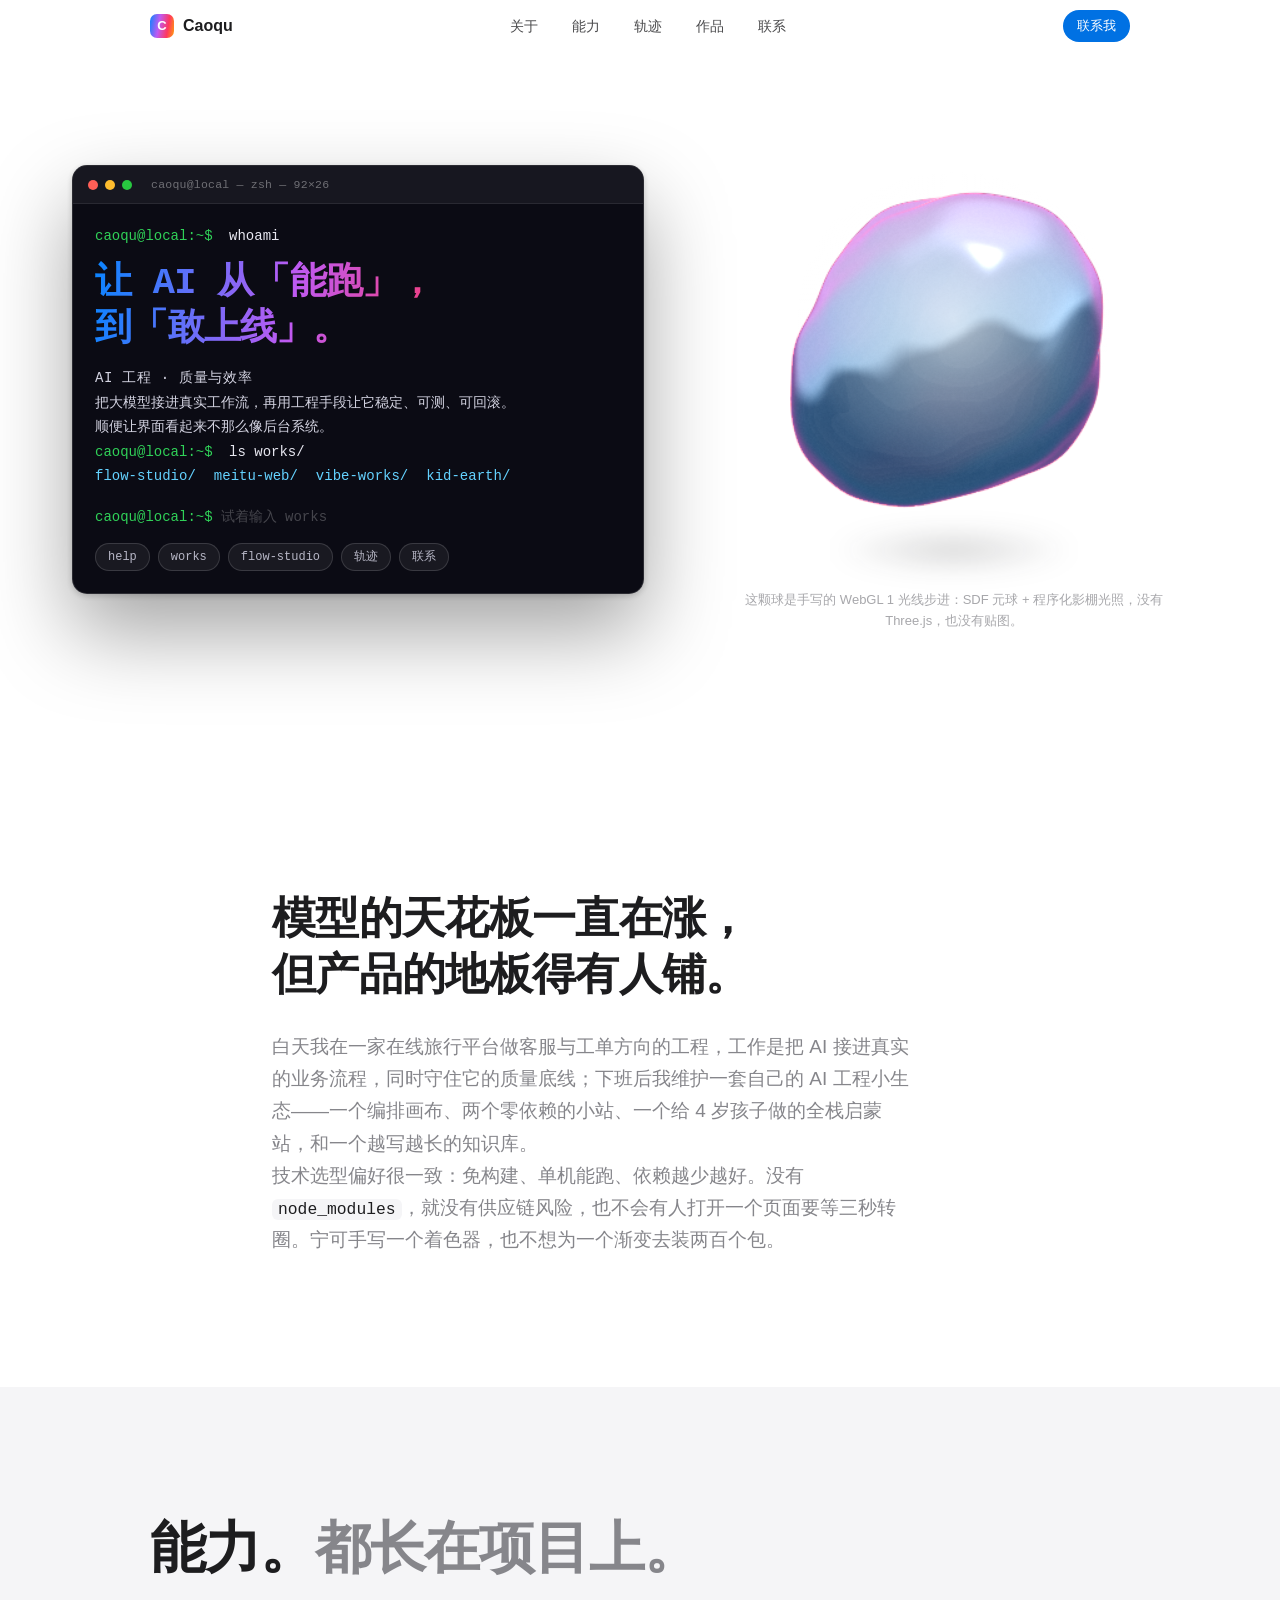
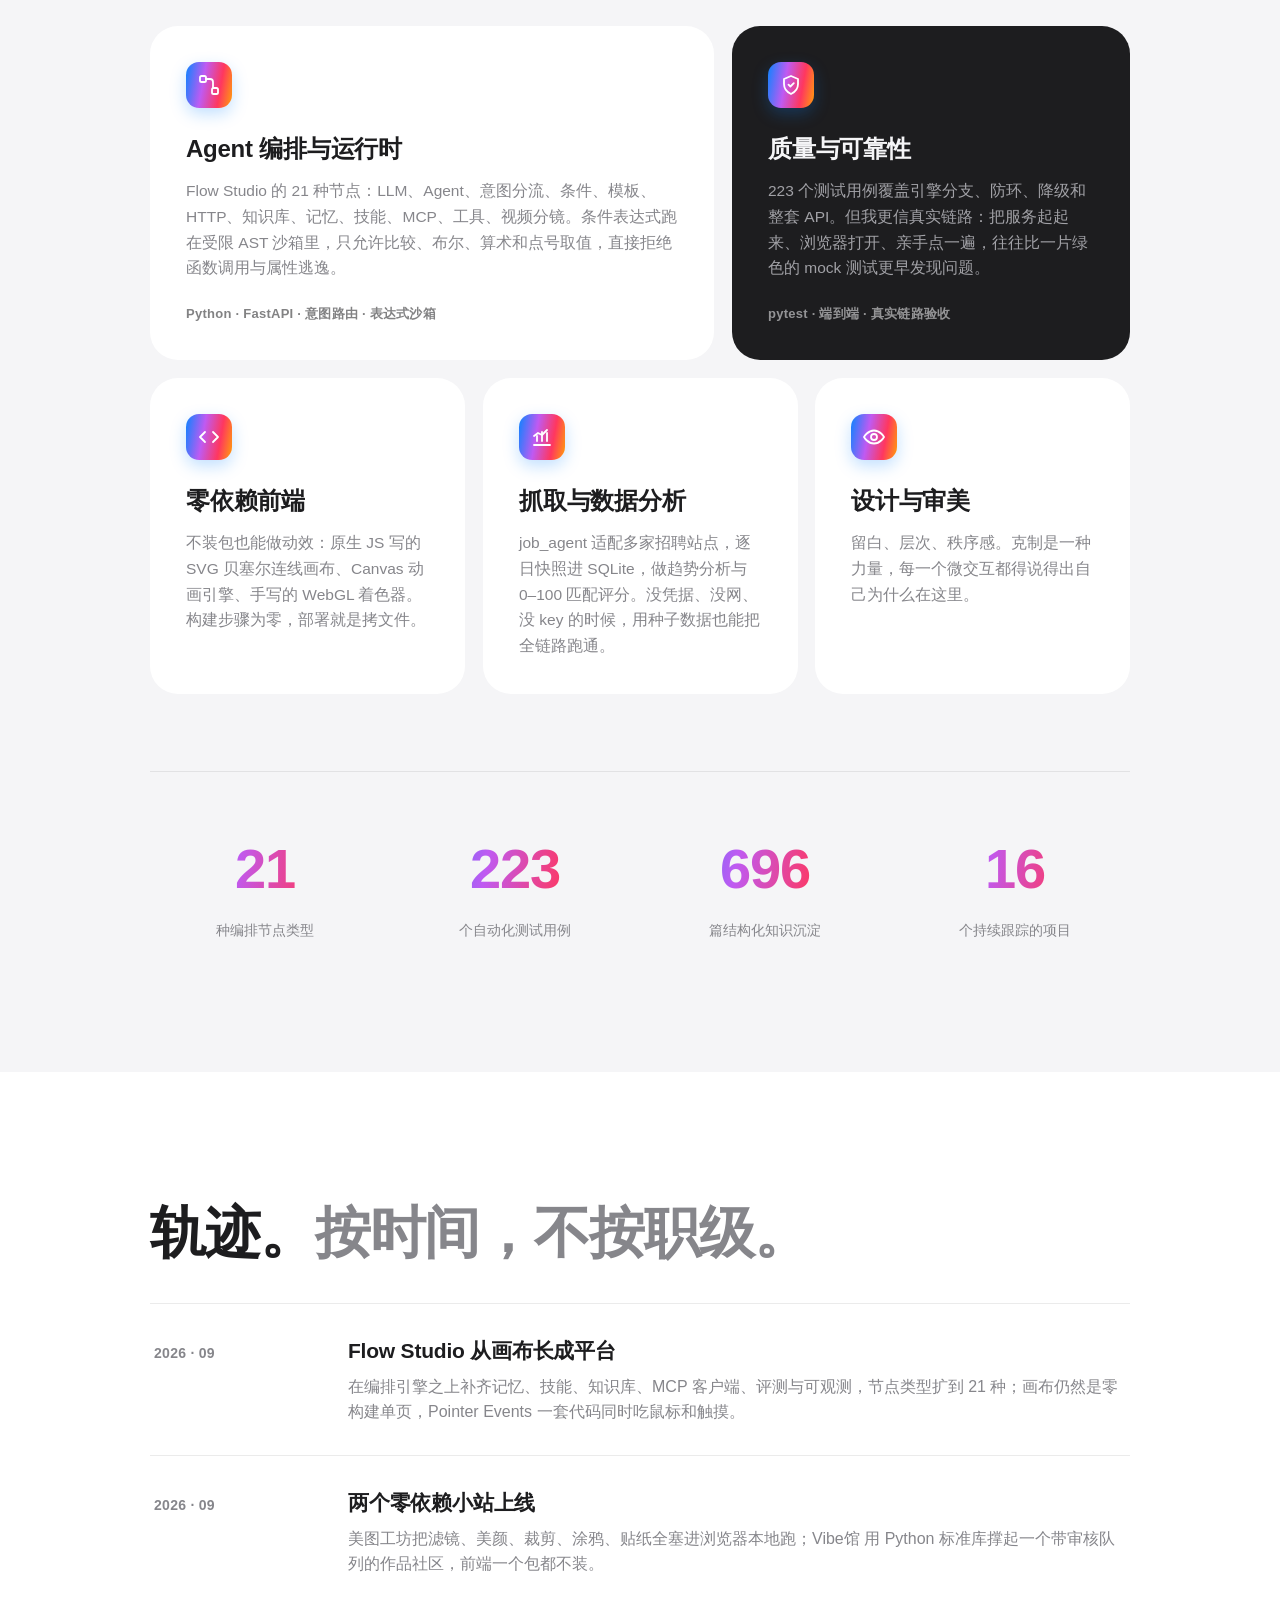
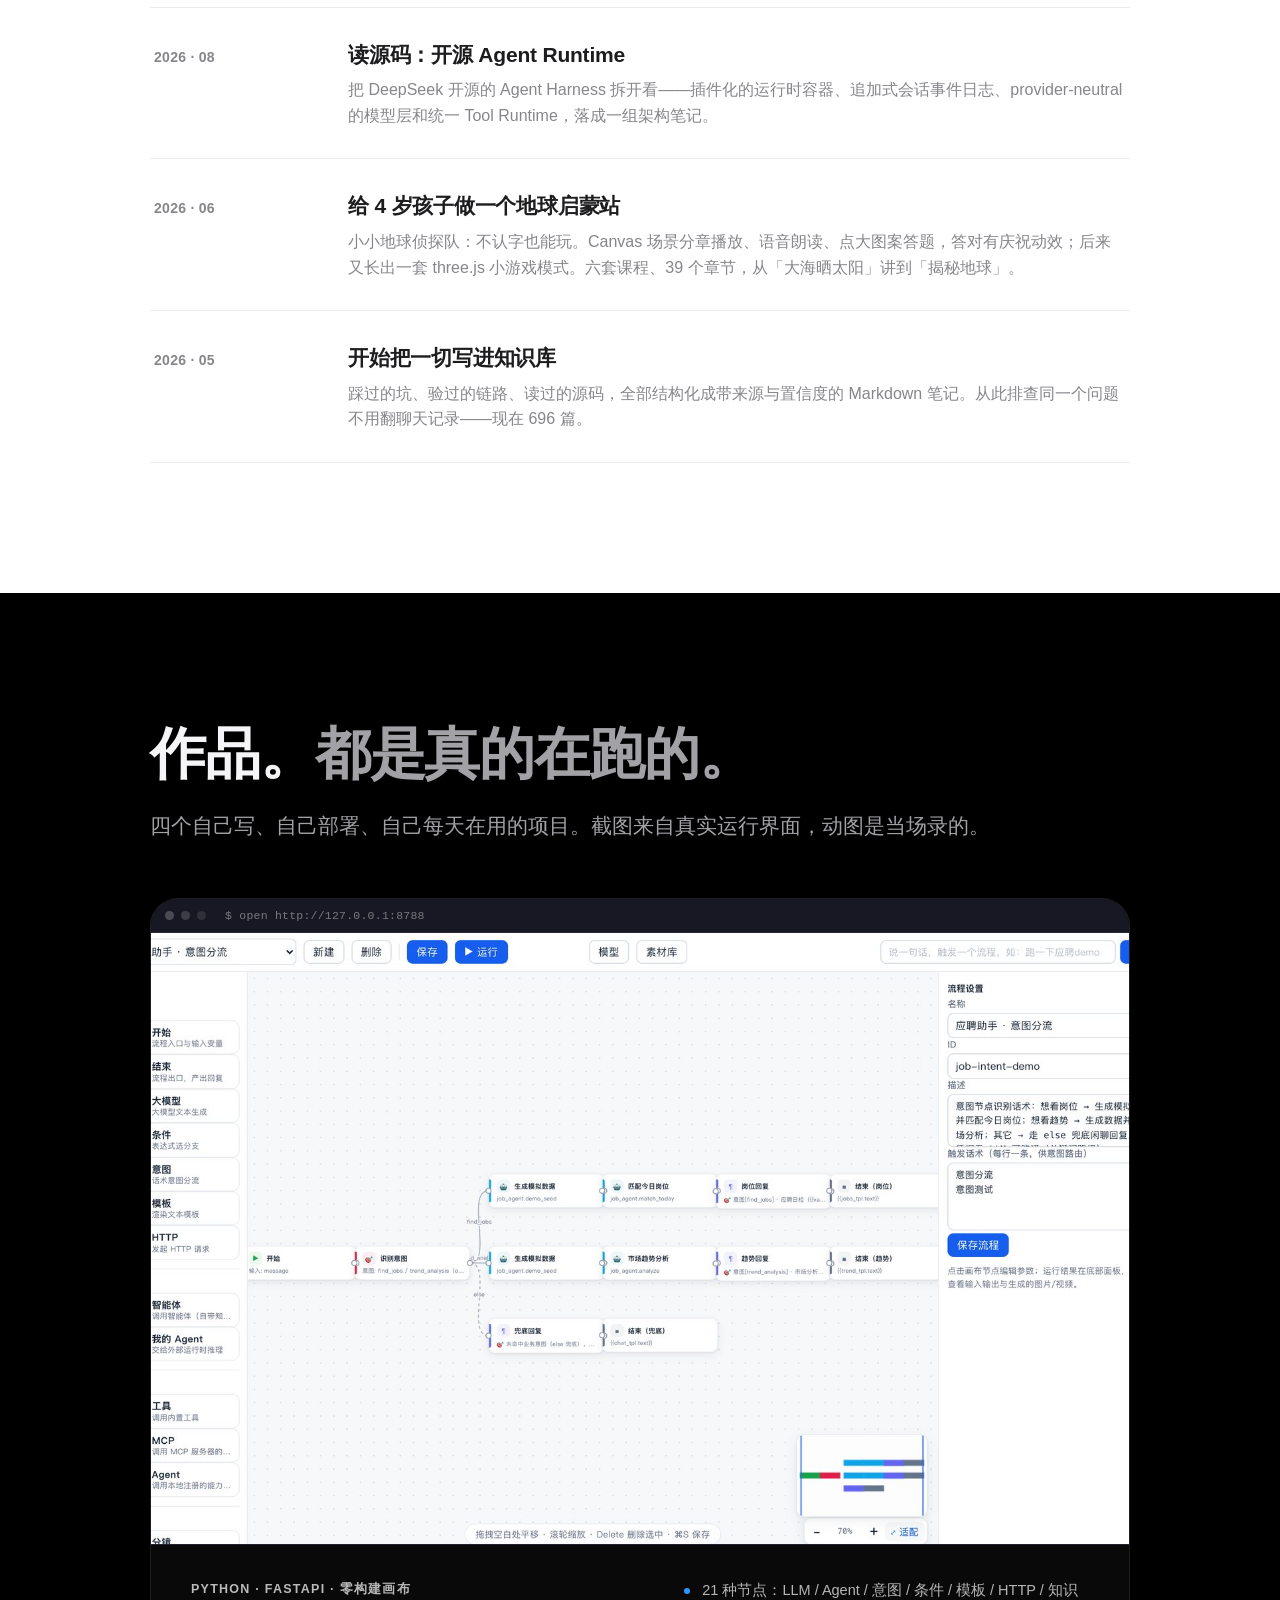
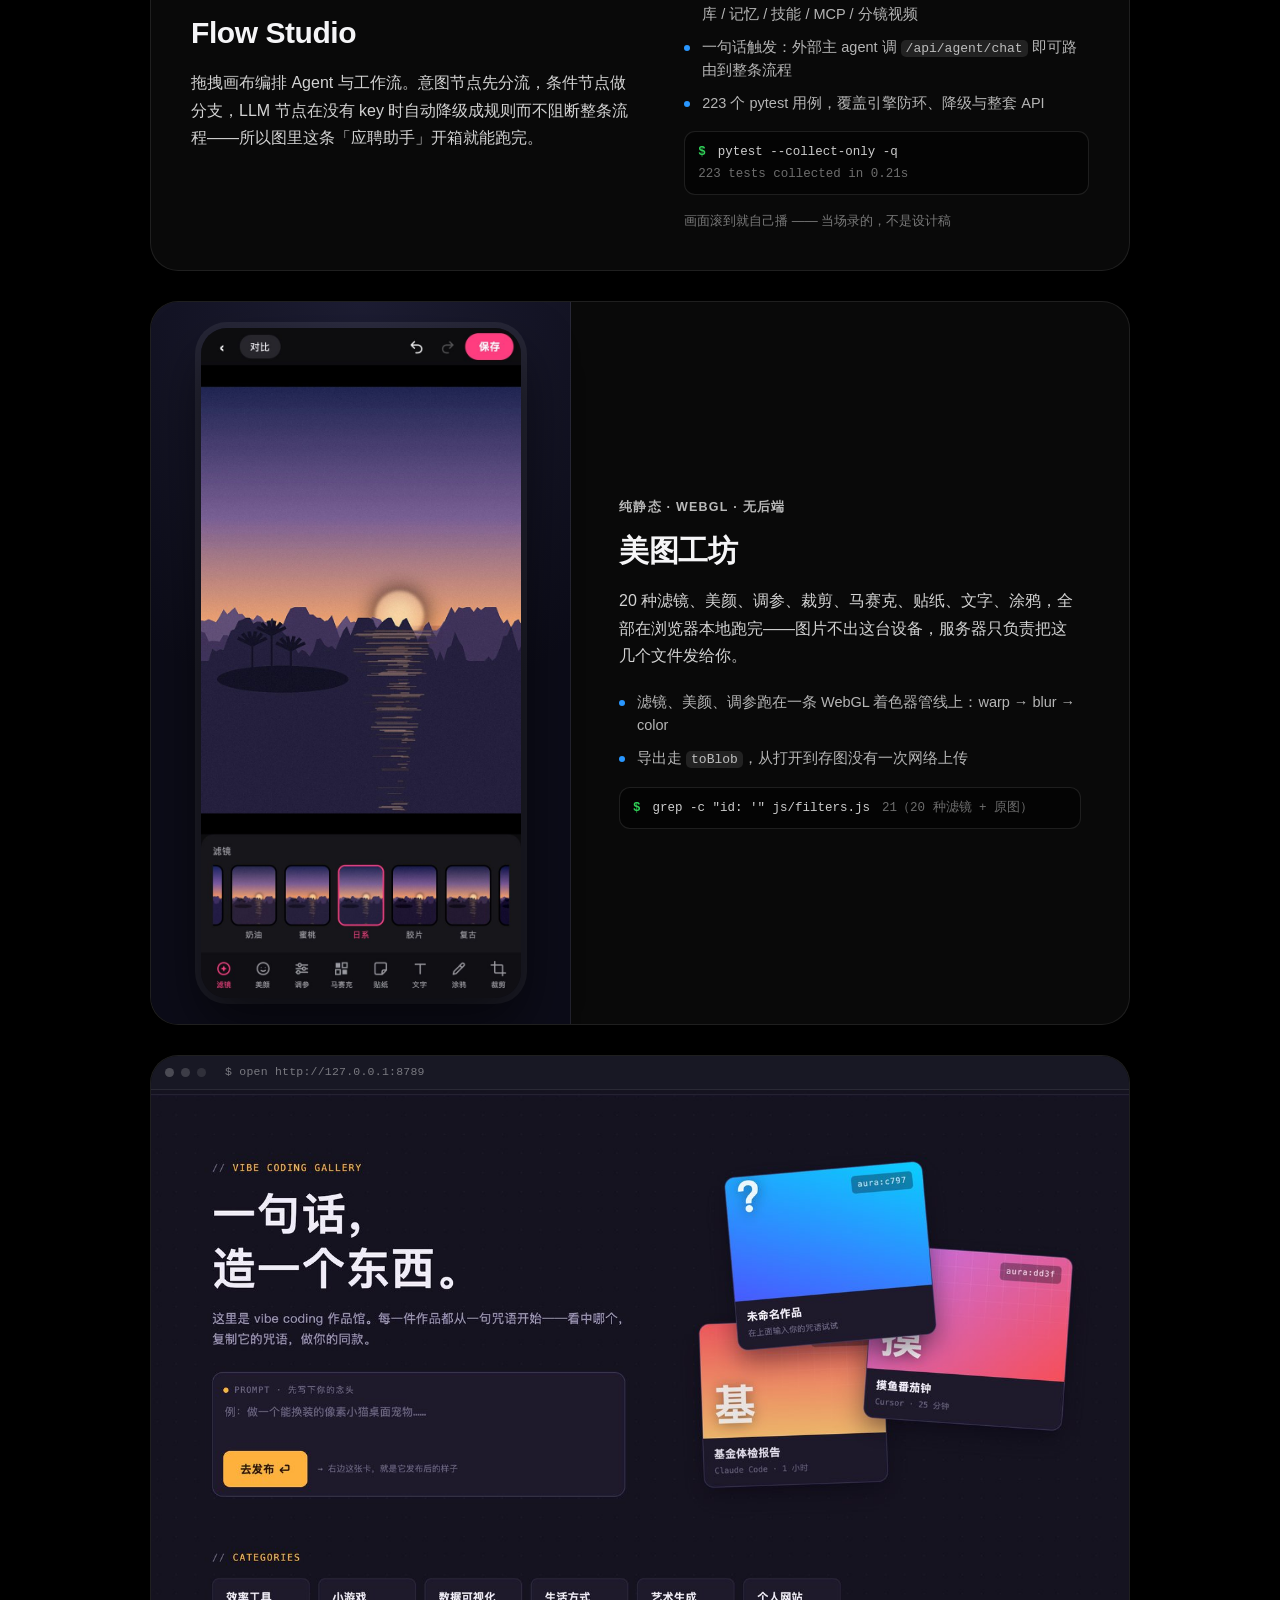
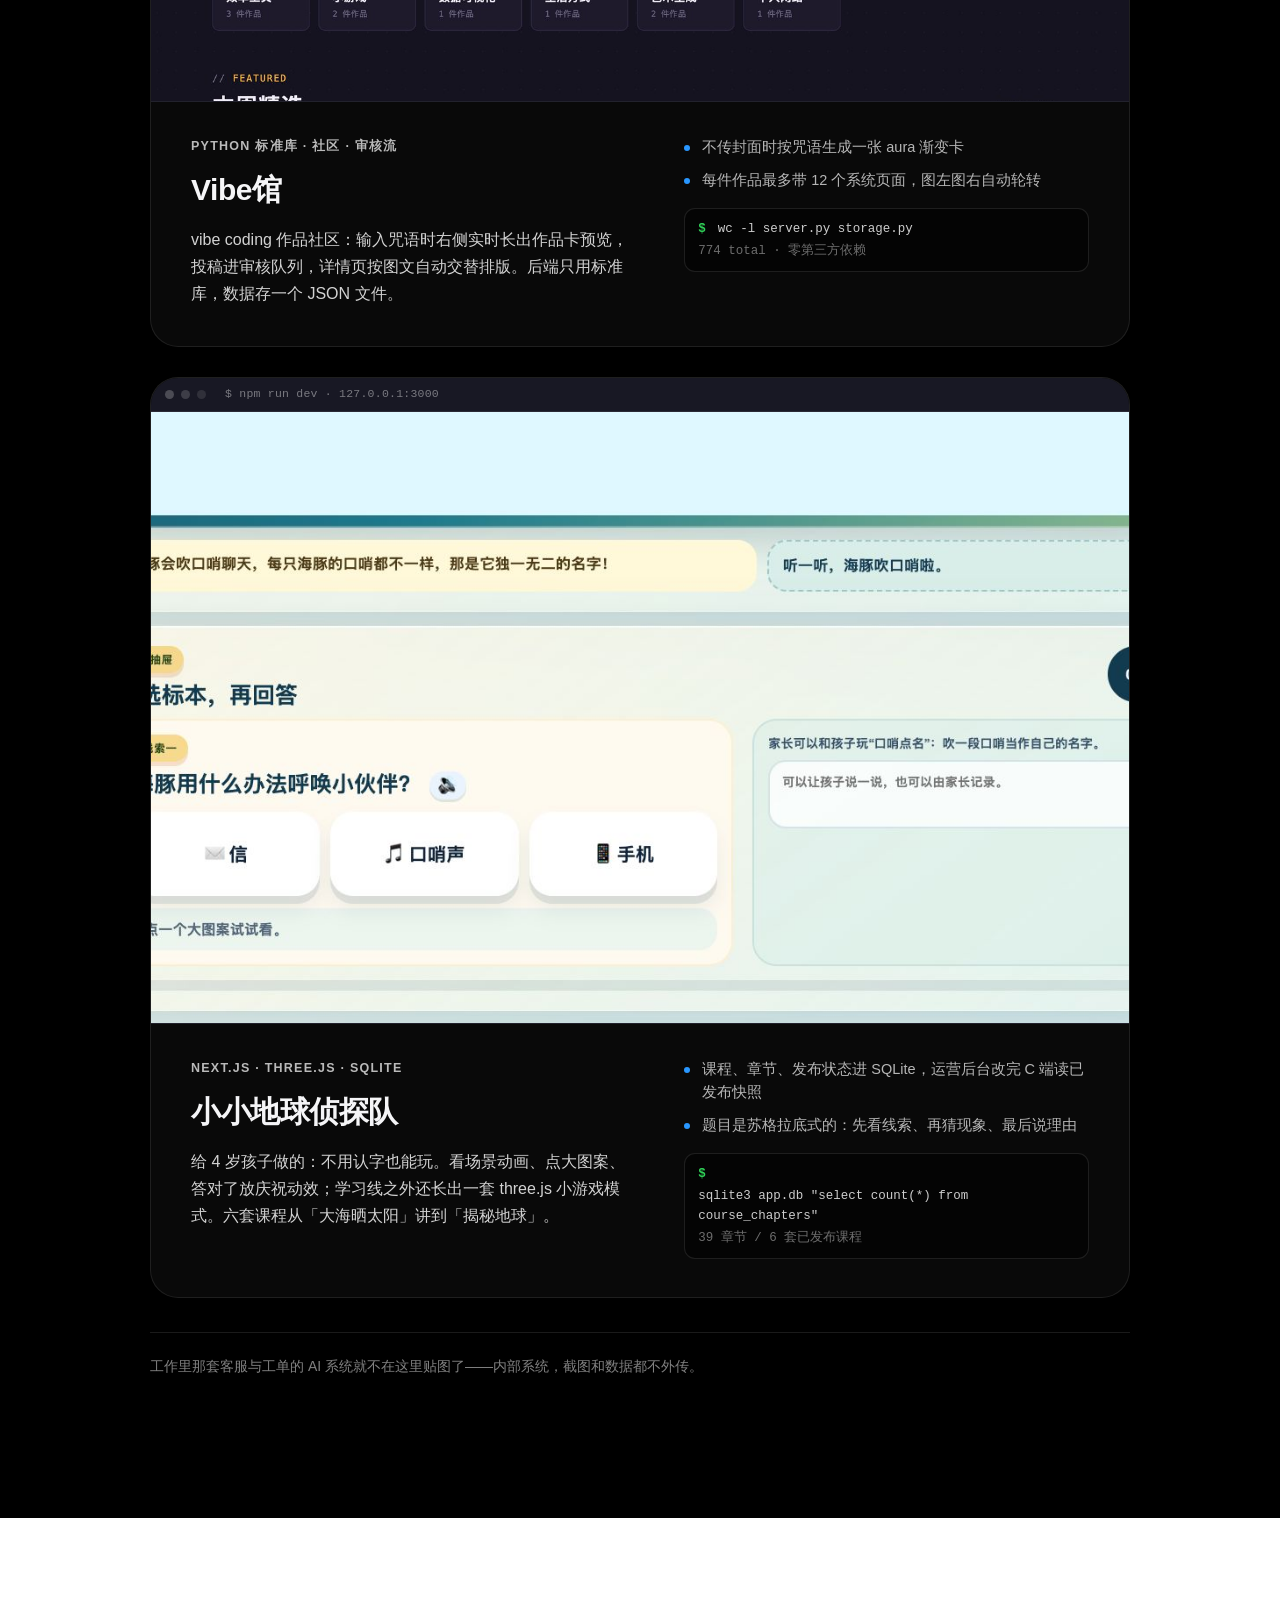
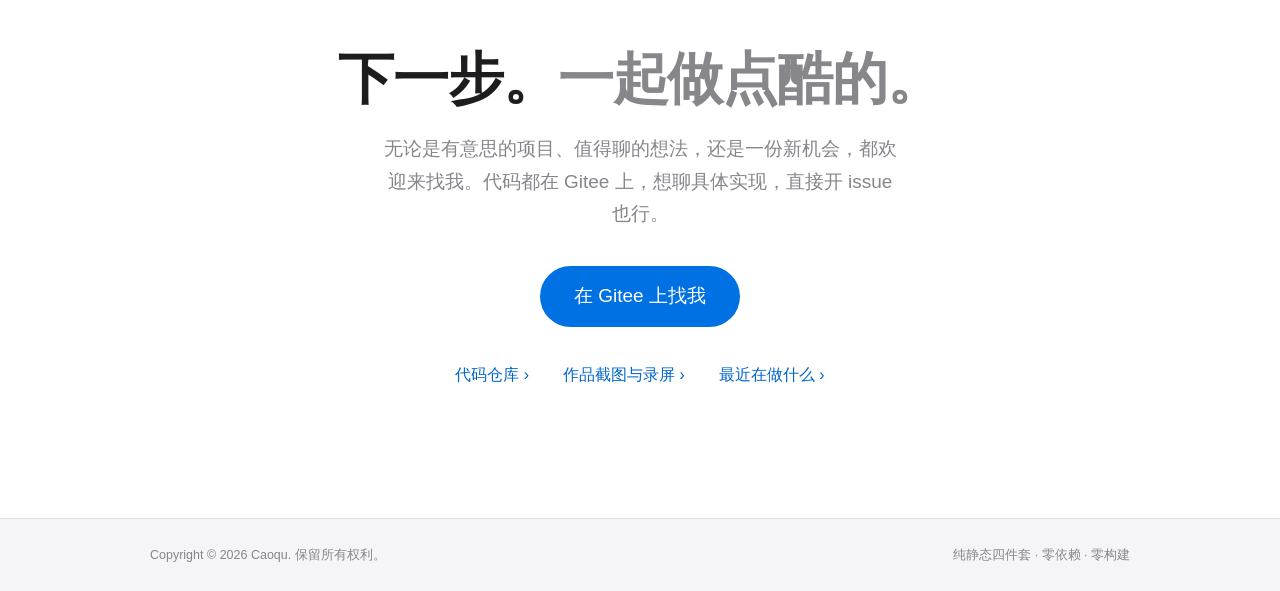
==== commit e3b9e0c4: "终端风格首屏改版：可输入命令行 + 作品区数字附复算命令" ====
--- a/index.html
+++ b/index.html
@@ -8,6 +8,7 @@
   <meta name="description" content="Caoqu 的个人主页：把大模型接进真实工作流，再用工程手段让它稳定、可测、可回滚。Flow Studio 编排画布、美图工坊、Vibe馆、小小地球侦探队。" />
   <link rel="icon" href="data:image/svg+xml,%3Csvg xmlns='http://www.w3.org/2000/svg' viewBox='0 0 64 64'%3E%3Cdefs%3E%3ClinearGradient id='g' x1='0' y1='0' x2='1' y2='1'%3E%3Cstop offset='0' stop-color='%230A84FF'/%3E%3Cstop offset='.5' stop-color='%23BF5AF2'/%3E%3Cstop offset='1' stop-color='%23FF375F'/%3E%3C/linearGradient%3E%3C/defs%3E%3Crect width='64' height='64' rx='14' fill='url(%23g)'/%3E%3Ctext x='32' y='43' font-family='-apple-system,Helvetica,sans-serif' font-size='34' font-weight='700' fill='white' text-anchor='middle'%3EC%3C/text%3E%3C/svg%3E" />
   <link rel="stylesheet" href="style.css" />
+  <script>document.documentElement.classList.add("js");</script>
 </head>
 <body>
 
@@ -37,23 +38,50 @@
   <main>
     <!-- ======= Hero ======= -->
     <section class="hero" aria-label="首屏">
-      <div class="container">
-        <p class="hero-eyebrow anim anim-1">你好，我是 Caoqu。</p>
-        <h1 class="hero-title anim anim-2">让 AI 从「能跑」，<br />到「敢上线」。</h1>
-        <p class="hero-sub anim anim-3">AI 工程 · 质量与效率。把大模型接进真实工作流，再用工程手段让它稳定、可测、可回滚——顺便让界面看起来不那么像后台系统。</p>
-        <div class="hero-cta anim anim-4">
-          <a class="btn btn-primary" href="#work">看看作品</a>
-          <a class="btn-link" href="#about">了解我 <span class="chev" aria-hidden="true">›</span></a>
-        </div>
-        <div class="orb anim anim-5" aria-hidden="true">
-          <span class="orb-shadow"></span>
-          <canvas class="orb-canvas" id="hero-3d"></canvas>
-          <span class="blob b1"></span>
-          <span class="blob b2"></span>
-          <span class="blob b3"></span>
-          <span class="blob b4"></span>
-        </div>
-        <p class="orb-note anim anim-5">这颗球是手写的 WebGL 1 光线步进：SDF 元球 + 程序化影棚光照，没有 Three.js，也没有贴图。</p>
+      <div class="container hero-split">
+        <div class="term anim anim-1">
+          <div class="term-bar" aria-hidden="true">
+            <span></span><span></span><span></span>
+            <em>caoqu@local — zsh — 92×26</em>
+          </div>
+          <div class="term-body">
+            <div id="term-out" aria-live="polite">
+              <p class="t-line"><span class="t-prompt">caoqu@local:~$</span> whoami</p>
+              <h1 class="t-h1">让 AI 从「能跑」，<br />到「敢上线」。</h1>
+              <p class="t-out t-meta">AI 工程 · 质量与效率</p>
+              <p class="t-out t-desc">把大模型接进真实工作流，再用工程手段让它稳定、可测、可回滚。<br />顺便让界面看起来不那么像后台系统。</p>
+              <p class="t-line"><span class="t-prompt">caoqu@local:~$</span> ls works/</p>
+              <p class="t-out t-files">
+                <a href="#work-flow">flow-studio/</a><a href="#work-meitu">meitu-web/</a><a href="#work-vibe">vibe-works/</a><a href="#work-kid">kid-earth/</a>
+              </p>
+            </div>
+            <form class="t-line t-input-row is-empty" id="term-form" autocomplete="off">
+              <label class="t-sr" for="term-input">终端命令</label>
+              <span class="t-prompt" aria-hidden="true">caoqu@local:~$</span>
+              <input type="text" id="term-input" name="cmd" placeholder="试着输入 works" spellcheck="false" autocapitalize="off" />
+              <span class="t-measure" id="term-measure" aria-hidden="true"></span>
+            </form>
+            <p class="t-chips" id="term-chips">
+              <button type="button" data-cmd="help">help</button>
+              <button type="button" data-cmd="works">works</button>
+              <button type="button" data-cmd="open flow-studio">flow-studio</button>
+              <button type="button" data-cmd="timeline">轨迹</button>
+              <button type="button" data-cmd="contact">联系</button>
+            </p>
+          </div>
+        </div>
+
+        <div class="orb-stage anim anim-3">
+          <div class="orb" aria-hidden="true">
+            <span class="orb-shadow"></span>
+            <canvas class="orb-canvas" id="hero-3d"></canvas>
+            <span class="blob b1"></span>
+            <span class="blob b2"></span>
+            <span class="blob b3"></span>
+            <span class="blob b4"></span>
+          </div>
+          <p class="orb-note">这颗球是手写的 WebGL 1 光线步进：SDF 元球 + 程序化影棚光照，没有 Three.js，也没有贴图。</p>
+        </div>
       </div>
     </section>
 
@@ -66,7 +94,7 @@
           但产品的地板得有人铺。
         </h2>
         <p class="body-text reveal">
-          白天我在一家在线旅行平台做客服与工单方向的工程，工作是把 AI 接进真实的业务流程，同时守住它的质量底线；下班后我维护一套自己的 AI 工程小生态——一个编排画布、三个零依赖的小站，和一个越写越长的知识库。
+          白天我在一家在线旅行平台做客服与工单方向的工程，工作是把 AI 接进真实的业务流程，同时守住它的质量底线；下班后我维护一套自己的 AI 工程小生态——一个编排画布、两个零依赖的小站、一个给 4 岁孩子做的全栈启蒙站，和一个越写越长的知识库。
         </p>
         <p class="body-text reveal">
           技术选型偏好很一致：免构建、单机能跑、依赖越少越好。没有 <code>node_modules</code>，就没有供应链风险，也不会有人打开一个页面要等三秒转圈。宁可手写一个着色器，也不想为一个渐变去装两百个包。
@@ -92,7 +120,7 @@
               <svg viewBox="0 0 24 24" fill="none" stroke="currentColor" stroke-width="1.8" stroke-linecap="round" stroke-linejoin="round"><path d="M12 3l7 3v5c0 4.6-3 8.1-7 10-4-1.9-7-5.4-7-10V6l7-3z"/><path d="M9.5 11.6l1.9 1.9 3.4-3.4"/></svg>
             </div>
             <h3>质量与可靠性</h3>
-            <p>217 个测试用例覆盖引擎分支、防环、降级和整套 API。但我更信真实链路：把服务起起来、浏览器打开、亲手点一遍，往往比一片绿色的 mock 测试更早发现问题。</p>
+            <p>223 个测试用例覆盖引擎分支、防环、降级和整套 API。但我更信真实链路：把服务起起来、浏览器打开、亲手点一遍，往往比一片绿色的 mock 测试更早发现问题。</p>
             <p class="card-foot">pytest · 端到端 · 真实链路验收</p>
           </article>
           <article class="card span-4 reveal">
@@ -120,9 +148,9 @@
 
         <div class="stats reveal" data-stagger>
           <div class="stat"><span class="stat-num" data-target="21">0</span><span class="stat-label">种编排节点类型</span></div>
-          <div class="stat"><span class="stat-num" data-target="217">0</span><span class="stat-label">个自动化测试用例</span></div>
-          <div class="stat"><span class="stat-num" data-target="585">0</span><span class="stat-label">篇结构化知识沉淀</span></div>
-          <div class="stat"><span class="stat-num" data-target="14">0</span><span class="stat-label">个持续跟踪的项目</span></div>
+          <div class="stat"><span class="stat-num" data-target="223">0</span><span class="stat-label">个自动化测试用例</span></div>
+          <div class="stat"><span class="stat-num" data-target="696">0</span><span class="stat-label">篇结构化知识沉淀</span></div>
+          <div class="stat"><span class="stat-num" data-target="16">0</span><span class="stat-label">个持续跟踪的项目</span></div>
         </div>
       </div>
     </section>
@@ -157,14 +185,14 @@
             <span class="t-year">2026 · 06</span>
             <div class="t-body">
               <h3>给 4 岁孩子做一个地球启蒙站</h3>
-              <p>小小地球侦探队：不认字也能玩。Canvas 动画分章播放、语音朗读、点大图案答题，答对有庆祝动效。六套课程，从「大海晒太阳」讲到「揭秘地球」。</p>
+              <p>小小地球侦探队：不认字也能玩。Canvas 场景分章播放、语音朗读、点大图案答题，答对有庆祝动效；后来又长出一套 three.js 小游戏模式。六套课程、39 个章节，从「大海晒太阳」讲到「揭秘地球」。</p>
             </div>
           </div>
           <div class="t-row reveal">
             <span class="t-year">2026 · 05</span>
             <div class="t-body">
               <h3>开始把一切写进知识库</h3>
-              <p>踩过的坑、验过的链路、读过的源码，全部结构化成带来源与置信度的 Markdown 笔记。从此排查同一个问题不用翻聊天记录——现在 585 篇。</p>
+              <p>踩过的坑、验过的链路、读过的源码，全部结构化成带来源与置信度的 Markdown 笔记。从此排查同一个问题不用翻聊天记录——现在 696 篇。</p>
             </div>
           </div>
         </div>
@@ -178,11 +206,11 @@
         <p class="section-sub reveal">四个自己写、自己部署、自己每天在用的项目。截图来自真实运行界面，动图是当场录的。</p>
 
         <div class="works">
-          <article class="work-row reveal">
+          <article class="work-row reveal" id="work-flow">
             <div class="shot" data-video="assets/work-flow.mp4">
               <div class="shot-bar" aria-hidden="true">
                 <span></span><span></span><span></span>
-                <em>Flow Studio · 127.0.0.1:8788</em>
+                <em>$ open http://127.0.0.1:8788</em>
               </div>
               <div class="shot-view">
                 <img src="assets/work-flow.jpg" alt="Flow Studio 工作流画布：左侧是 21 种节点面板，中间连出三条意图支路，右侧是流程设置表单" loading="lazy" />
@@ -199,14 +227,15 @@
                 <ul class="work-list">
                   <li>21 种节点：LLM / Agent / 意图 / 条件 / 模板 / HTTP / 知识库 / 记忆 / 技能 / MCP / 分镜视频</li>
                   <li>一句话触发：外部主 agent 调 <code>/api/agent/chat</code> 即可路由到整条流程</li>
-                  <li>217 个 pytest 用例，覆盖引擎防环、降级与整套 API</li>
+                  <li>223 个 pytest 用例，覆盖引擎防环、降级与整套 API</li>
                 </ul>
+                <p class="work-run"><b>$</b> pytest --collect-only -q<em>223 tests collected in 0.21s</em></p>
                 <p class="work-hint">画面滚到就自己播 —— 当场录的，不是设计稿</p>
               </div>
             </div>
           </article>
 
-          <article class="work-row is-phone reveal">
+          <article class="work-row is-phone reveal" id="work-meitu">
             <div class="shot" data-video="assets/work-meitu.mp4">
               <div class="shot-view">
                 <img src="assets/work-meitu.jpg" alt="美图工坊移动端：底部滤镜条当前选中「日系」，工具栏有滤镜、美颜、调参、马赛克、贴纸、文字、涂鸦、裁剪" loading="lazy" />
@@ -217,22 +246,23 @@
               <div>
                 <p class="work-tags">纯静态 · WebGL · 无后端</p>
                 <h3>美图工坊</h3>
-                <p class="work-desc">13 种滤镜、美颜、调参、裁剪、马赛克、贴纸、文字、涂鸦，全部在浏览器本地跑完——图片不出这台设备，服务器只负责把这几个文件发给你。</p>
+                <p class="work-desc">20 种滤镜、美颜、调参、裁剪、马赛克、贴纸、文字、涂鸦，全部在浏览器本地跑完——图片不出这台设备，服务器只负责把这几个文件发给你。</p>
               </div>
               <div>
                 <ul class="work-list">
                   <li>滤镜、美颜、调参跑在一条 WebGL 着色器管线上：warp → blur → color</li>
                   <li>导出走 <code>toBlob</code>，从打开到存图没有一次网络上传</li>
                 </ul>
-              </div>
-            </div>
-          </article>
-
-          <article class="work-row reveal">
+                <p class="work-run"><b>$</b> grep -c "id: '" js/filters.js<em>21（20 种滤镜 + 原图）</em></p>
+              </div>
+            </div>
+          </article>
+
+          <article class="work-row reveal" id="work-vibe">
             <div class="shot">
               <div class="shot-bar" aria-hidden="true">
                 <span></span><span></span><span></span>
-                <em>Vibe馆 · 127.0.0.1:8789</em>
+                <em>$ open http://127.0.0.1:8789</em>
               </div>
               <div class="shot-view">
                 <img src="assets/work-vibe.jpg" alt="Vibe馆 首页：一句话造一个东西，左侧咒语输入框，右侧实时生成三张作品卡预览" loading="lazy" />
@@ -249,27 +279,33 @@
                   <li>不传封面时按咒语生成一张 aura 渐变卡</li>
                   <li>每件作品最多带 12 个系统页面，图左图右自动轮转</li>
                 </ul>
-              </div>
-            </div>
-          </article>
-
-          <article class="work-row reveal">
+                <p class="work-run"><b>$</b> wc -l server.py storage.py<em>774 total · 零第三方依赖</em></p>
+              </div>
+            </div>
+          </article>
+
+          <article class="work-row reveal" id="work-kid">
             <div class="shot">
+              <div class="shot-bar" aria-hidden="true">
+                <span></span><span></span><span></span>
+                <em>$ npm run dev · 127.0.0.1:3000</em>
+              </div>
               <div class="shot-view">
                 <img src="assets/work-kid.jpg" alt="小小地球侦探队 答题闯关：线索抽屉里一道三个大图案选项的题目，右侧是家长陪玩提示" loading="lazy" />
               </div>
             </div>
             <div class="work-copy">
               <div>
-                <p class="work-tags">Canvas 动画 · 语音 · 儿童科普</p>
+                <p class="work-tags">Next.js · three.js · SQLite</p>
                 <h3>小小地球侦探队</h3>
-                <p class="work-desc">给 4 岁孩子做的：不用认字也能玩。看动画、点大图案、答对了放庆祝动效。六套课程从「大海晒太阳」讲到「揭秘地球」，零构建，本地双击就能开。</p>
+                <p class="work-desc">给 4 岁孩子做的：不用认字也能玩。看场景动画、点大图案、答对了放庆祝动效；学习线之外还长出一套 three.js 小游戏模式。六套课程从「大海晒太阳」讲到「揭秘地球」。</p>
               </div>
               <div>
                 <ul class="work-list">
-                  <li>动画引擎、语音朗读、场景跳转自成一层，换课程只改数据</li>
+                  <li>课程、章节、发布状态进 SQLite，运营后台改完 C 端读已发布快照</li>
                   <li>题目是苏格拉底式的：先看线索、再猜现象、最后说理由</li>
                 </ul>
+                <p class="work-run"><b>$</b> sqlite3 app.db "select count(*) from course_chapters"<em>39 章节 / 6 套已发布课程</em></p>
               </div>
             </div>
           </article>
--- a/style.css
+++ b/style.css
@@ -206,21 +206,83 @@
 .menu-toggle[aria-expanded="true"] span:nth-child(1) { top: 17px; transform: rotate(45deg); }
 .menu-toggle[aria-expanded="true"] span:nth-child(2) { top: 17px; transform: rotate(-45deg); }
 
-/* ---------- Hero ---------- */
+/* ---------- Hero：终端首屏 ---------- */
 
 .hero {
-  padding: calc(var(--nav-h) + 96px) 0 110px;
-  text-align: center;
+  padding: calc(var(--nav-h) + 76px) 0 108px;
   overflow: hidden;
 }
 
-.hero-eyebrow { font-size: 21px; font-weight: 600; color: var(--text-2); margin-bottom: 14px; }
-
-.hero-title {
-  font-size: clamp(48px, 8.5vw, 92px);
+.hero-split {
+  max-width: 1180px;
+  display: grid;
+  grid-template-columns: minmax(0, 1.06fr) minmax(0, 0.94fr);
+  align-items: center;
+  gap: 56px;
+}
+
+.term {
+  background: #0b0b14;
+  border: 1px solid rgba(255, 255, 255, 0.13);
+  border-radius: 15px;
+  box-shadow: 0 38px 84px rgba(0, 0, 0, 0.36), 0 2px 6px rgba(0, 0, 0, 0.18);
+  overflow: hidden;
+}
+
+.term-bar {
+  display: flex;
+  align-items: center;
+  gap: 7px;
+  height: 38px;
+  padding: 0 15px;
+  background: rgba(255, 255, 255, 0.05);
+  border-bottom: 1px solid rgba(255, 255, 255, 0.08);
+}
+.term-bar span { width: 10px; height: 10px; border-radius: 50%; background: rgba(255, 255, 255, 0.22); }
+.term-bar span:nth-child(1) { background: #ff5f57; }
+.term-bar span:nth-child(2) { background: #febc2e; }
+.term-bar span:nth-child(3) { background: #28c840; }
+.term-bar em {
+  margin-left: 12px;
+  font: 500 11.5px / 1 ui-monospace, SFMono-Regular, Menlo, monospace;
+  font-style: normal;
+  letter-spacing: 0.02em;
+  color: rgba(255, 255, 255, 0.38);
+  overflow: hidden;
+  white-space: nowrap;
+  text-overflow: ellipsis;
+}
+
+.term-body {
+  padding: 20px 22px 22px;
+  font: 400 14px / 1.75 ui-monospace, SFMono-Regular, Menlo, monospace;
+  color: #e7e7f0;
+  max-height: min(540px, 72vh);
+  overflow-y: auto;
+  overscroll-behavior: contain;
+  scrollbar-width: thin;
+  scrollbar-color: rgba(255, 255, 255, 0.18) transparent;
+}
+.term-body::-webkit-scrollbar { width: 8px; }
+.term-body::-webkit-scrollbar-thumb { background: rgba(255, 255, 255, 0.16); border-radius: 8px; }
+
+.t-line { white-space: pre-wrap; word-break: break-word; }
+.t-prompt { color: #30d158; margin-right: 8px; }
+.term-body .t-out { color: #d4d4e2; }
+.term-body .t-dim { color: rgba(255, 255, 255, 0.42); }
+.term-body .t-ok { color: #30d158; }
+.term-body .t-err { color: #ff6961; }
+.term-body .t-hl { color: #ffd60a; }
+.term-body .t-link { color: #64d2ff; }
+.t-meta { color: #64d2ff; letter-spacing: 0.05em; }
+.t-desc { color: #9c9cb0; }
+
+.t-h1 {
+  margin: 12px 0 14px;
+  font-size: clamp(25px, 3.1vw, 37px);
   font-weight: 700;
-  line-height: 1.06;
-  letter-spacing: -0.025em;
+  line-height: 1.24;
+  letter-spacing: -0.02em;
   background: var(--aurora);
   -webkit-background-clip: text;
   background-clip: text;
@@ -228,20 +290,94 @@
   color: transparent;
 }
 
-.hero-sub {
-  max-width: 560px;
-  margin: 26px auto 0;
-  font-size: 19px;
-  color: var(--text-2);
-}
-
-.hero-cta {
-  margin-top: 36px;
+.t-files { display: flex; flex-wrap: wrap; gap: 2px 18px; }
+.t-files a { color: #64d2ff; }
+@media (hover: hover) {
+  .t-files a:hover, .t-link:hover { text-decoration: underline; }
+}
+
+.t-input-row {
+  position: relative;
+  margin-top: 16px;
   display: flex;
-  align-items: center;
-  justify-content: center;
-  gap: 28px;
-  flex-wrap: wrap;
+  align-items: baseline;
+}
+#term-input {
+  flex: none;
+  width: 14ch;
+  min-width: 2ch;
+  padding: 0;
+  border: 0;
+  background: transparent;
+  color: #fff;
+  font: inherit;
+  caret-color: #30d158;
+  outline: none;
+}
+#term-input::placeholder { color: rgba(255, 255, 255, 0.24); }
+.t-measure { position: absolute; left: 0; top: 0; visibility: hidden; white-space: pre; }
+
+/* 未聚焦时光标停在行尾闪烁；聚焦后交给原生 caret */
+.t-input-row::after {
+  content: "";
+  flex: none;
+  width: 8px;
+  height: 1.05em;
+  margin-left: 2px;
+  background: rgba(255, 255, 255, 0.5);
+  animation: t-blink 1.06s steps(1) infinite;
+}
+.term.is-focused .t-input-row::after,
+.t-input-row.is-empty:not(:focus-within)::after { display: none; }
+@keyframes t-blink { 50% { opacity: 0; } }
+
+.t-chips { margin-top: 14px; display: flex; flex-wrap: wrap; gap: 8px; }
+.t-chips button {
+  font: 500 12px / 1 ui-monospace, SFMono-Regular, Menlo, monospace;
+  color: #b7b7c6;
+  background: rgba(255, 255, 255, 0.06);
+  border: 1px solid rgba(255, 255, 255, 0.14);
+  border-radius: 999px;
+  padding: 7px 12px;
+  cursor: pointer;
+  transition: background-color 0.25s, color 0.25s, border-color 0.25s;
+}
+@media (hover: hover) {
+  .t-chips button:hover {
+    background: rgba(255, 255, 255, 0.14);
+    border-color: rgba(255, 255, 255, 0.3);
+    color: #fff;
+  }
+}
+
+/* 没有 JS 时不留下点不动的输入框和按钮 */
+html:not(.js) .t-input-row,
+html:not(.js) .t-chips { display: none; }
+
+.t-sr {
+  position: absolute;
+  width: 1px;
+  height: 1px;
+  overflow: hidden;
+  clip-path: inset(50%);
+  white-space: nowrap;
+}
+
+.t-cols { display: grid; grid-template-columns: auto minmax(0, 1fr); gap: 3px 16px; }
+.t-cols dt { color: #64d2ff; }
+.t-cols dd { color: #d4d4e2; }
+.t-block { margin-top: 14px; }
+.t-block p + p { margin-top: 2px; }
+.t-jump {
+  border: 0;
+  background: none;
+  padding: 0;
+  font: inherit;
+  color: #64d2ff;
+  cursor: pointer;
+}
+@media (hover: hover) {
+  .t-jump:hover { text-decoration: underline; }
 }
 
 /* 极光球 —— 本页的签名元素 */
@@ -312,6 +448,11 @@
   text-align: center;
 }
 .orb-note.anim { animation-delay: 1.15s; }
+
+/* 分栏里球要跟终端并排：收窄、去掉上下留白 */
+.orb-stage { min-width: 0; }
+.hero-split .orb { width: min(440px, 92%); margin: 0 auto; }
+.hero-split .orb-note { margin-top: 22px; }
 
 .body-text code {
   font: 500 0.86em / 1.4 ui-monospace, SFMono-Regular, Menlo, monospace;
@@ -608,6 +749,27 @@
 }
 .work-hint { margin-top: 16px; font-size: 13px; color: rgba(255, 255, 255, 0.45); }
 
+/* 页面上每个数字都能当场复算：把量它的命令一起写出来 */
+.work-run {
+  margin-top: 16px;
+  display: flex;
+  flex-wrap: wrap;
+  align-items: baseline;
+  gap: 2px 12px;
+  padding: 10px 13px;
+  border-radius: 11px;
+  border: 1px solid rgba(255, 255, 255, 0.1);
+  background: rgba(0, 0, 0, 0.45);
+  font: 500 12.5px / 1.6 ui-monospace, SFMono-Regular, Menlo, monospace;
+  color: rgba(255, 255, 255, 0.8);
+  overflow-wrap: break-word; /* 只在空格处折，别把 course_chapters 劈成两半 */
+}
+.work-run b { color: #30d158; }
+.work-run em {
+  font-style: normal;
+  color: rgba(255, 255, 255, 0.42);
+}
+
 .work-note {
   margin-top: 34px;
   padding-top: 22px;
@@ -706,6 +868,12 @@
 .reveal.is-visible { opacity: 1; transform: none; }
 
 /* ---------- 响应式 ---------- */
+
+/* 终端要能看清整行命令，放不下就上下摞 */
+@media (max-width: 1000px) {
+  .hero-split { grid-template-columns: 1fr; gap: 64px; }
+  .hero-split .orb { width: min(460px, 74vw); }
+}
 
 @media (max-width: 860px) {
   .section { padding: 90px 0; }
@@ -739,18 +907,17 @@
   .menu-toggle { display: block; }
   .nav-actions .btn { display: none; }
   .hero { padding-top: calc(var(--nav-h) + 64px); }
-  .hero-cta { gap: 20px; }
+  .term-body { padding: 18px 16px 20px; font-size: 13px; }
   .card { padding: 30px; }
   /* 移动端降低模糊成本，避免掉帧 */
   .blob { filter: blur(38px); }
-  .orb { margin-top: 56px; }
 }
 
 /* 小屏手机（≤380px）进一步收紧标题字号，防止折行溢出 */
 @media (max-width: 380px) {
-  .hero-title { font-size: clamp(34px, 11.5vw, 48px); }
-  .hero-sub { font-size: 17px; }
   .section-title { font-size: clamp(28px, 8.4vw, 40px); }
+  .t-h1 { font-size: 23px; }
+  .term-body { font-size: 12px; }
 }
 
 /* ---------- 降低动态 ---------- */
@@ -765,4 +932,7 @@
   .shot-view img { animation: none; }
   .shot-view img, .shot-vid { translate: none; }
   .shot-vid { transition: none; }
-}
+  /* 光标不闪，只留一个静态方块 */
+  .t-input-row::after { animation: none; }
+  .t-chips button { transition: none; }
+}
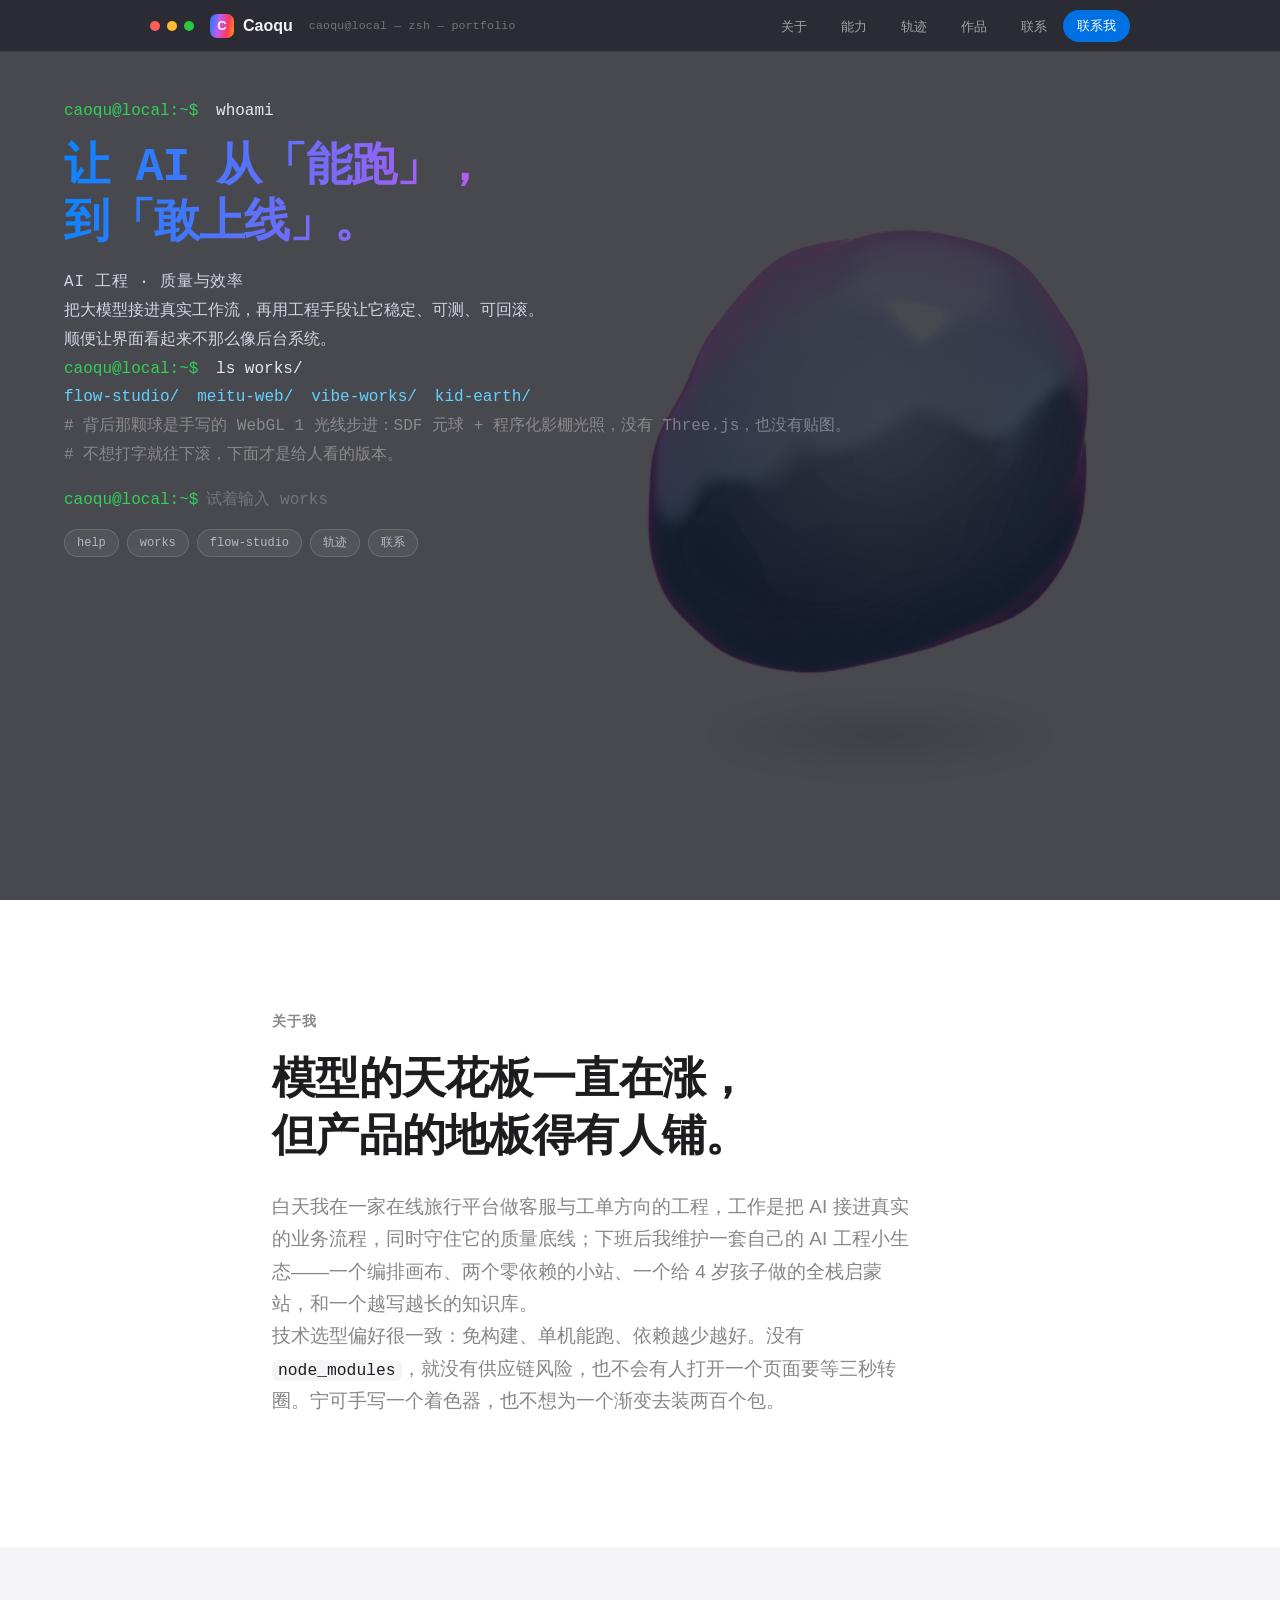
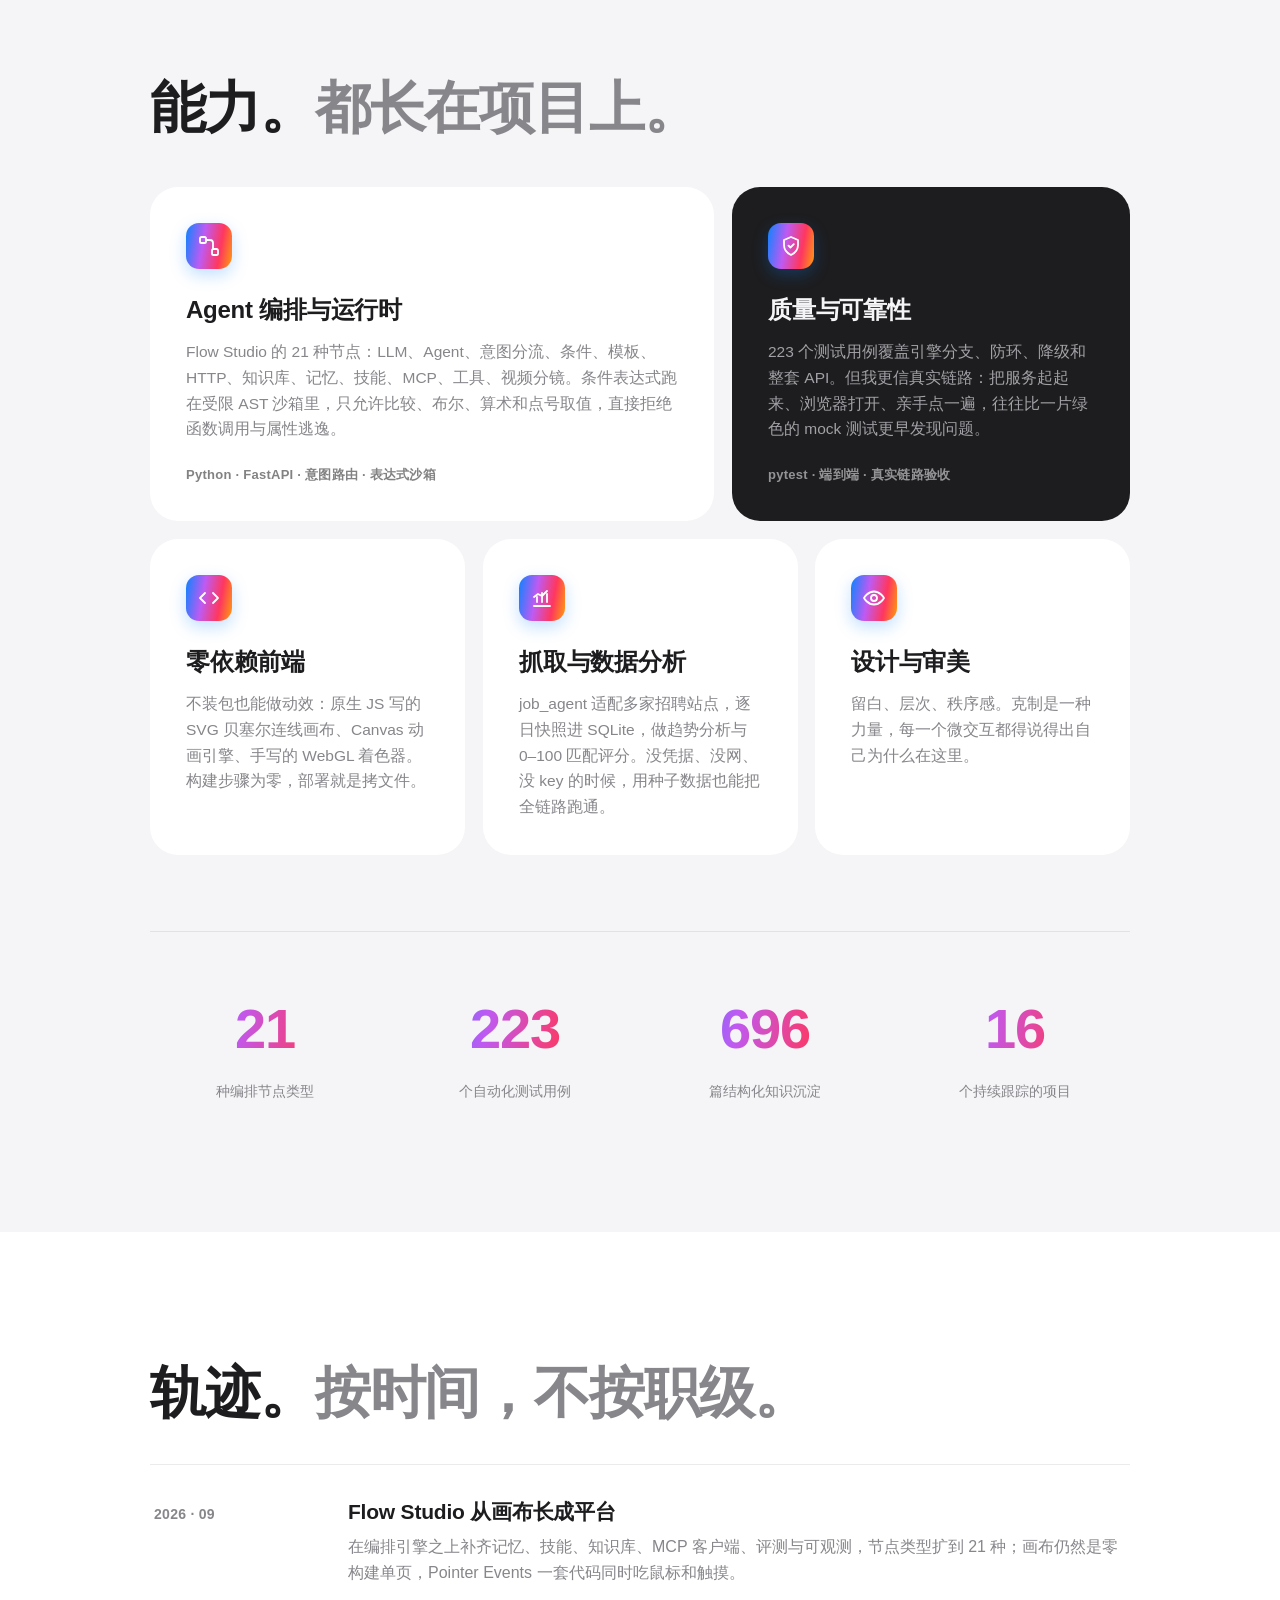
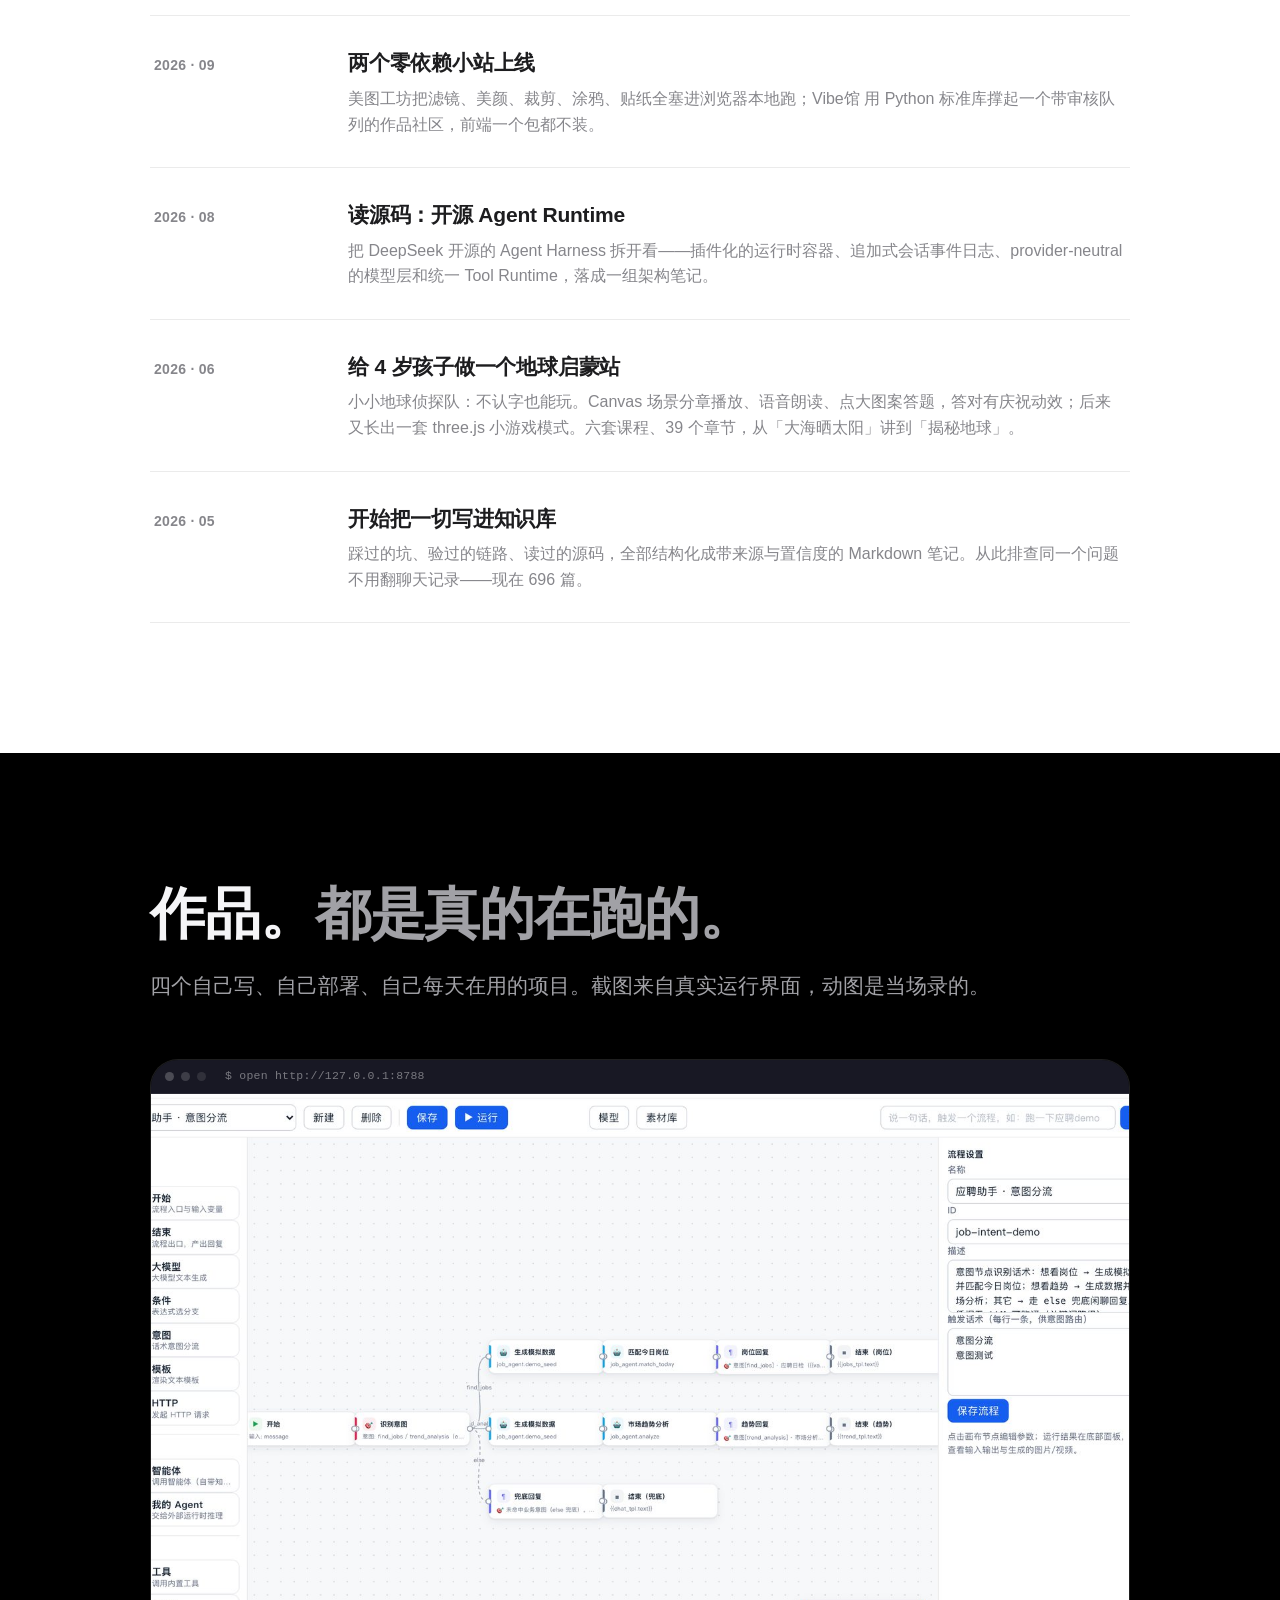
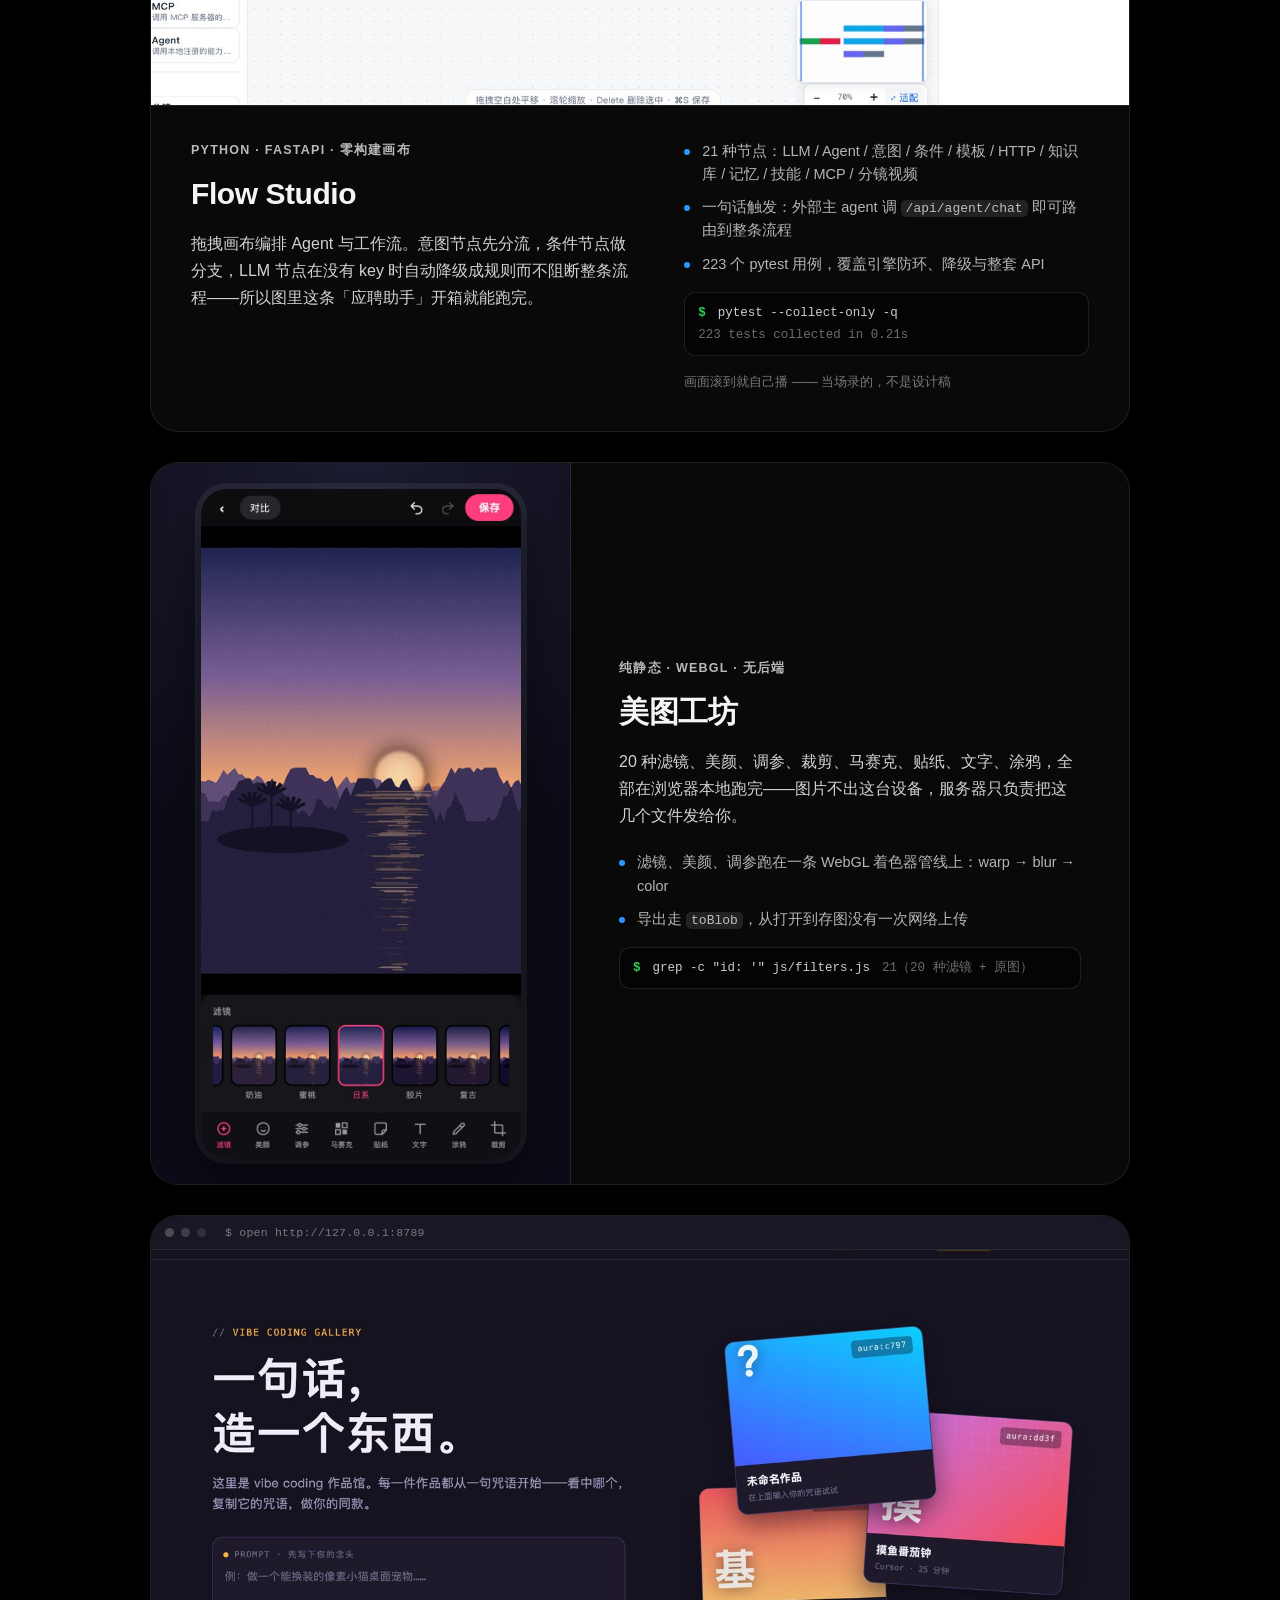
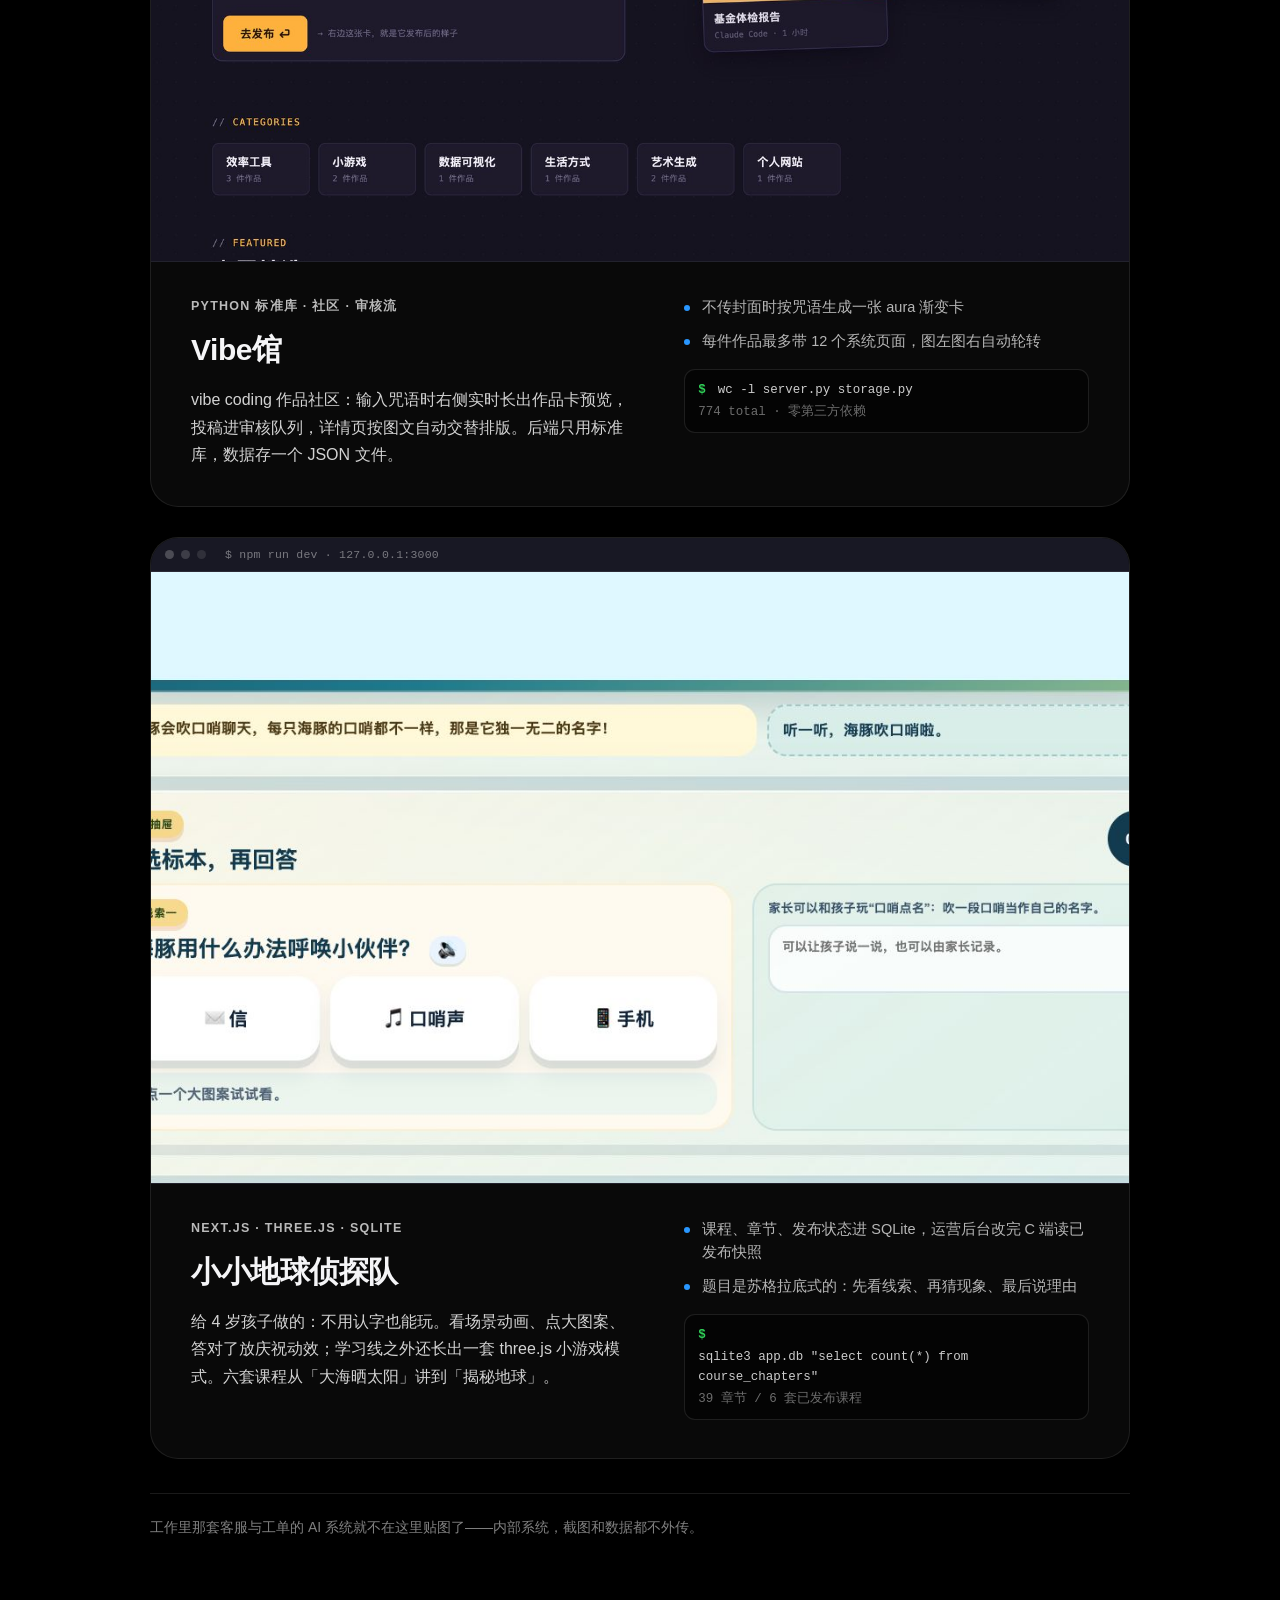
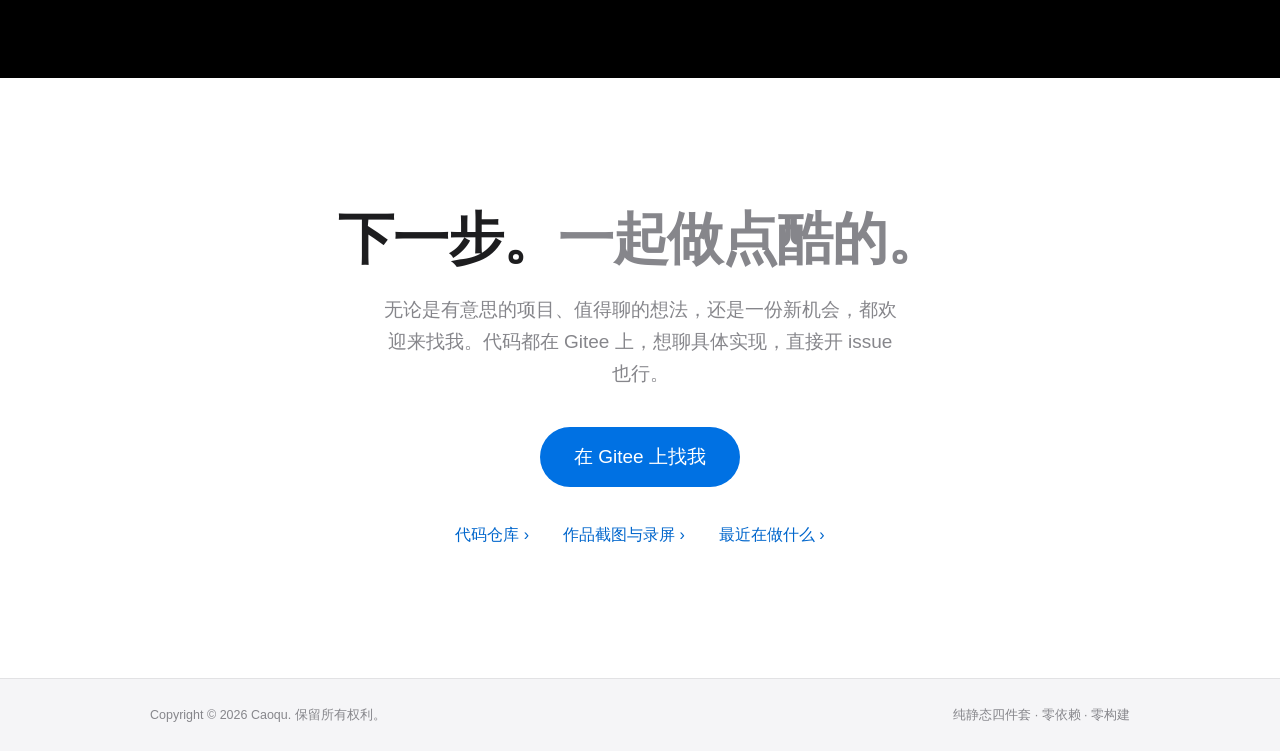
==== commit 89f6b592: "首屏扩成整屏终端：导航条当标题栏、WebGL 球退为背景" ====
--- a/index.html
+++ b/index.html
@@ -15,10 +15,12 @@
   <!-- ======= 导航 ======= -->
   <header class="nav" id="top">
     <nav class="nav-inner" aria-label="主导航">
+      <span class="nav-dots" aria-hidden="true"><i></i><i></i><i></i></span>
       <a class="brand" href="#top">
         <span class="brand-glyph" aria-hidden="true">C</span>
         <span class="brand-name">Caoqu</span>
       </a>
+      <em class="nav-tty" aria-hidden="true">caoqu@local — zsh — portfolio</em>
       <ul class="nav-links" id="nav-links">
         <li><a href="#about">关于</a></li>
         <li><a href="#skills">能力</a></li>
@@ -36,51 +38,45 @@
   </header>
 
   <main>
-    <!-- ======= Hero ======= -->
+    <!-- ======= Hero：整屏终端（导航条即标题栏，极光球在终端背后） ======= -->
     <section class="hero" aria-label="首屏">
-      <div class="container hero-split">
-        <div class="term anim anim-1">
-          <div class="term-bar" aria-hidden="true">
-            <span></span><span></span><span></span>
-            <em>caoqu@local — zsh — 92×26</em>
-          </div>
-          <div class="term-body">
-            <div id="term-out" aria-live="polite">
-              <p class="t-line"><span class="t-prompt">caoqu@local:~$</span> whoami</p>
-              <h1 class="t-h1">让 AI 从「能跑」，<br />到「敢上线」。</h1>
-              <p class="t-out t-meta">AI 工程 · 质量与效率</p>
-              <p class="t-out t-desc">把大模型接进真实工作流，再用工程手段让它稳定、可测、可回滚。<br />顺便让界面看起来不那么像后台系统。</p>
-              <p class="t-line"><span class="t-prompt">caoqu@local:~$</span> ls works/</p>
-              <p class="t-out t-files">
-                <a href="#work-flow">flow-studio/</a><a href="#work-meitu">meitu-web/</a><a href="#work-vibe">vibe-works/</a><a href="#work-kid">kid-earth/</a>
-              </p>
-            </div>
-            <form class="t-line t-input-row is-empty" id="term-form" autocomplete="off">
-              <label class="t-sr" for="term-input">终端命令</label>
-              <span class="t-prompt" aria-hidden="true">caoqu@local:~$</span>
-              <input type="text" id="term-input" name="cmd" placeholder="试着输入 works" spellcheck="false" autocapitalize="off" />
-              <span class="t-measure" id="term-measure" aria-hidden="true"></span>
-            </form>
-            <p class="t-chips" id="term-chips">
-              <button type="button" data-cmd="help">help</button>
-              <button type="button" data-cmd="works">works</button>
-              <button type="button" data-cmd="open flow-studio">flow-studio</button>
-              <button type="button" data-cmd="timeline">轨迹</button>
-              <button type="button" data-cmd="contact">联系</button>
+      <div class="orb-stage anim anim-3" aria-hidden="true">
+        <div class="orb">
+          <span class="orb-shadow"></span>
+          <canvas class="orb-canvas" id="hero-3d"></canvas>
+          <span class="blob b1"></span>
+          <span class="blob b2"></span>
+          <span class="blob b3"></span>
+          <span class="blob b4"></span>
+        </div>
+      </div>
+      <div class="term term-full anim anim-1">
+        <div class="term-body">
+          <div id="term-out" aria-live="polite">
+            <p class="t-line"><span class="t-prompt">caoqu@local:~$</span> whoami</p>
+            <h1 class="t-h1">让 AI 从「能跑」，<br />到「敢上线」。</h1>
+            <p class="t-out t-meta">AI 工程 · 质量与效率</p>
+            <p class="t-out t-desc">把大模型接进真实工作流，再用工程手段让它稳定、可测、可回滚。<br />顺便让界面看起来不那么像后台系统。</p>
+            <p class="t-line"><span class="t-prompt">caoqu@local:~$</span> ls works/</p>
+            <p class="t-out t-files">
+              <a href="#work-flow">flow-studio/</a><a href="#work-meitu">meitu-web/</a><a href="#work-vibe">vibe-works/</a><a href="#work-kid">kid-earth/</a>
             </p>
-          </div>
-        </div>
-
-        <div class="orb-stage anim anim-3">
-          <div class="orb" aria-hidden="true">
-            <span class="orb-shadow"></span>
-            <canvas class="orb-canvas" id="hero-3d"></canvas>
-            <span class="blob b1"></span>
-            <span class="blob b2"></span>
-            <span class="blob b3"></span>
-            <span class="blob b4"></span>
-          </div>
-          <p class="orb-note">这颗球是手写的 WebGL 1 光线步进：SDF 元球 + 程序化影棚光照，没有 Three.js，也没有贴图。</p>
+            <p class="t-out t-note"># 背后那颗球是手写的 WebGL 1 光线步进：SDF 元球 + 程序化影棚光照，没有 Three.js，也没有贴图。</p>
+            <p class="t-out t-note"># 不想打字就往下滚，下面才是给人看的版本。</p>
+          </div>
+          <form class="t-line t-input-row is-empty" id="term-form" autocomplete="off">
+            <label class="t-sr" for="term-input">终端命令</label>
+            <span class="t-prompt" aria-hidden="true">caoqu@local:~$</span>
+            <input type="text" id="term-input" name="cmd" placeholder="试着输入 works" spellcheck="false" autocapitalize="off" />
+            <span class="t-measure" id="term-measure" aria-hidden="true"></span>
+          </form>
+          <p class="t-chips" id="term-chips">
+            <button type="button" data-cmd="help">help</button>
+            <button type="button" data-cmd="works">works</button>
+            <button type="button" data-cmd="open flow-studio">flow-studio</button>
+            <button type="button" data-cmd="timeline">轨迹</button>
+            <button type="button" data-cmd="contact">联系</button>
+          </p>
         </div>
       </div>
     </section>
--- a/style.css
+++ b/style.css
@@ -147,6 +147,41 @@
 }
 .nav.scrolled::after { opacity: 1; }
 
+/* 未滚动时导航条就是这台终端的标题栏：同一块深色、等宽字、红绿灯
+   用 .scrolled 的有无来切态，纯 CSS，不需要 JS 也走得通 */
+.nav:not(.scrolled)::before {
+  background: rgba(9, 9, 18, 0.86);
+  -webkit-backdrop-filter: none;
+  backdrop-filter: none;
+}
+.nav:not(.scrolled)::after { opacity: 1; background: rgba(255, 255, 255, 0.1); }
+.nav:not(.scrolled) .brand { color: #f2f2f7; }
+.nav:not(.scrolled) .nav-links a {
+  font: 500 12.5px / 1 ui-monospace, SFMono-Regular, Menlo, monospace;
+  color: rgba(255, 255, 255, 0.56);
+}
+@media (hover: hover) {
+  .nav:not(.scrolled) .nav-links a:hover { color: #fff; }
+}
+.nav:not(.scrolled) .menu-toggle span { background: #f2f2f7; }
+.nav-dots { display: none; align-items: center; gap: 7px; }
+.nav-dots i { width: 10px; height: 10px; border-radius: 50%; }
+.nav-dots i:nth-child(1) { background: #ff5f57; }
+.nav-dots i:nth-child(2) { background: #febc2e; }
+.nav-dots i:nth-child(3) { background: #28c840; }
+.nav-tty { display: none; font-style: normal; }
+.nav:not(.scrolled) .nav-dots { display: flex; }
+.nav:not(.scrolled) .nav-tty {
+  display: block;
+  margin-right: auto;
+  font: 500 11.5px / 1 ui-monospace, SFMono-Regular, Menlo, monospace;
+  letter-spacing: 0.02em;
+  color: rgba(255, 255, 255, 0.34);
+  white-space: nowrap;
+  overflow: hidden;
+  text-overflow: ellipsis;
+}
+
 .nav-inner {
   max-width: 1024px;
   height: 100%;
@@ -206,20 +241,30 @@
 .menu-toggle[aria-expanded="true"] span:nth-child(1) { top: 17px; transform: rotate(45deg); }
 .menu-toggle[aria-expanded="true"] span:nth-child(2) { top: 17px; transform: rotate(-45deg); }
 
-/* ---------- Hero：终端首屏 ---------- */
+/* ---------- Hero：整屏终端（导航条即标题栏） ---------- */
 
 .hero {
-  padding: calc(var(--nav-h) + 76px) 0 108px;
+  position: relative;
+  height: 100vh;
+  height: 100svh;
+  display: flex;
+  padding-top: var(--nav-h);
   overflow: hidden;
 }
 
-.hero-split {
-  max-width: 1180px;
+/* 极光球退到终端背后，靠右居中；终端底色留了透明度，打字时能看到它在动 */
+.orb-stage {
+  position: absolute;
+  inset: 0;
+  z-index: 0;
   display: grid;
-  grid-template-columns: minmax(0, 1.06fr) minmax(0, 0.94fr);
   align-items: center;
-  gap: 56px;
-}
+  justify-items: end;
+  padding-right: clamp(20px, 7vw, 130px);
+  opacity: 0.55;
+  pointer-events: none;
+}
+.orb-stage .orb { width: min(620px, 58vw); margin: 0; }
 
 .term {
   background: #0b0b14;
@@ -228,41 +273,32 @@
   box-shadow: 0 38px 84px rgba(0, 0, 0, 0.36), 0 2px 6px rgba(0, 0, 0, 0.18);
   overflow: hidden;
 }
-
-.term-bar {
+.term-full {
+  position: relative;
+  z-index: 1;
+  flex: 1;
+  min-width: 0;
   display: flex;
-  align-items: center;
-  gap: 7px;
-  height: 38px;
-  padding: 0 15px;
-  background: rgba(255, 255, 255, 0.05);
-  border-bottom: 1px solid rgba(255, 255, 255, 0.08);
-}
-.term-bar span { width: 10px; height: 10px; border-radius: 50%; background: rgba(255, 255, 255, 0.22); }
-.term-bar span:nth-child(1) { background: #ff5f57; }
-.term-bar span:nth-child(2) { background: #febc2e; }
-.term-bar span:nth-child(3) { background: #28c840; }
-.term-bar em {
-  margin-left: 12px;
-  font: 500 11.5px / 1 ui-monospace, SFMono-Regular, Menlo, monospace;
-  font-style: normal;
-  letter-spacing: 0.02em;
-  color: rgba(255, 255, 255, 0.38);
-  overflow: hidden;
-  white-space: nowrap;
-  text-overflow: ellipsis;
+  flex-direction: column;
+  border: 0;
+  border-radius: 0;
+  box-shadow: none;
+  background: rgba(9, 9, 18, 0.74);
 }
 
 .term-body {
-  padding: 20px 22px 22px;
-  font: 400 14px / 1.75 ui-monospace, SFMono-Regular, Menlo, monospace;
+  flex: 1;
+  min-height: 0;
+  padding: clamp(26px, 5vh, 56px) clamp(18px, 5vw, 76px) clamp(24px, 4vh, 44px);
+  font: 400 clamp(13.5px, 1.05vw + 9px, 16px) / 1.8 ui-monospace, SFMono-Regular, Menlo, monospace;
   color: #e7e7f0;
-  max-height: min(540px, 72vh);
   overflow-y: auto;
-  overscroll-behavior: contain;
   scrollbar-width: thin;
   scrollbar-color: rgba(255, 255, 255, 0.18) transparent;
 }
+/* 故意不做 overscroll-behavior: contain——终端滚到底就该把页面带走，
+   嵌套滚动区最怕的是滚不出去 */
+.term-body > * { max-width: 1140px; }
 .term-body::-webkit-scrollbar { width: 8px; }
 .term-body::-webkit-scrollbar-thumb { background: rgba(255, 255, 255, 0.16); border-radius: 8px; }
 
@@ -270,6 +306,7 @@
 .t-prompt { color: #30d158; margin-right: 8px; }
 .term-body .t-out { color: #d4d4e2; }
 .term-body .t-dim { color: rgba(255, 255, 255, 0.42); }
+.term-body .t-note { color: rgba(255, 255, 255, 0.36); }
 .term-body .t-ok { color: #30d158; }
 .term-body .t-err { color: #ff6961; }
 .term-body .t-hl { color: #ffd60a; }
@@ -278,10 +315,10 @@
 .t-desc { color: #9c9cb0; }
 
 .t-h1 {
-  margin: 12px 0 14px;
-  font-size: clamp(25px, 3.1vw, 37px);
+  margin: 14px 0 16px;
+  font-size: clamp(30px, 3.6vw, 56px);
   font-weight: 700;
-  line-height: 1.24;
+  line-height: 1.22;
   letter-spacing: -0.02em;
   background: var(--aurora);
   -webkit-background-clip: text;
@@ -380,6 +417,32 @@
   .t-jump:hover { text-decoration: underline; }
 }
 
+/* ---------- 开机动画 ----------
+   只动 visibility / opacity：布局从第一帧起就是终态，逐字敲命令时下方内容不会跟着上下跳。
+   JS 建立这些类之后才会隐藏，脚本没跑＝直接看到完整内容。 */
+.term .t-wait {
+  opacity: 0;
+  transform: translateY(5px);
+  pointer-events: none;
+}
+.term .t-fade { transition: opacity 0.26s ease, transform 0.26s ease; }
+.t-ch { visibility: hidden; }
+.t-ch.on { visibility: visible; }
+.t-boot-caret {
+  display: inline-block;
+  width: 8px;
+  height: 1.02em;
+  margin-left: 1px;
+  vertical-align: text-bottom;
+  background: #30d158;
+}
+/* 用户敲下去的命令与输出整块打印出来；echo 只淡入，不做打字机——回显必须比手感慢不得 */
+@keyframes t-print {
+  from { opacity: 0; transform: translateY(4px); }
+}
+.t-echo { animation: t-print 0.14s ease both; }
+.t-block { animation: t-print 0.2s ease both; }
+
 /* 极光球 —— 本页的签名元素 */
 .orb {
   position: relative;
@@ -437,22 +500,6 @@
 .webgl-on .orb-shadow { opacity: 1; }
 .webgl-on .blob,
 .webgl-on .orb::before { display: none; }
-
-.orb-note {
-  max-width: 420px;
-  margin: 26px auto 0;
-  font-size: 13px;
-  line-height: 1.6;
-  color: var(--text-2);
-  opacity: 0.72;
-  text-align: center;
-}
-.orb-note.anim { animation-delay: 1.15s; }
-
-/* 分栏里球要跟终端并排：收窄、去掉上下留白 */
-.orb-stage { min-width: 0; }
-.hero-split .orb { width: min(440px, 92%); margin: 0 auto; }
-.hero-split .orb-note { margin-top: 22px; }
 
 .body-text code {
   font: 500 0.86em / 1.4 ui-monospace, SFMono-Regular, Menlo, monospace;
@@ -869,10 +916,11 @@
 
 /* ---------- 响应式 ---------- */
 
-/* 终端要能看清整行命令，放不下就上下摞 */
+/* 小屏不放标题栏的 tty 串，球挪到正后方并压暗，先保证文字读得清 */
 @media (max-width: 1000px) {
-  .hero-split { grid-template-columns: 1fr; gap: 64px; }
-  .hero-split .orb { width: min(460px, 74vw); }
+  .orb-stage { justify-items: center; padding-right: 0; opacity: 0.3; }
+  .orb-stage .orb { width: min(520px, 86vw); }
+  .nav:not(.scrolled) .nav-tty { display: none; }
 }
 
 @media (max-width: 860px) {
@@ -903,11 +951,16 @@
     transition: opacity 0.4s var(--ease), transform 0.4s var(--ease), visibility 0.4s;
   }
   .nav-links a { font-size: 26px; font-weight: 600; color: var(--text); display: block; padding: 10px 0; }
+  /* 标题栏态的字色是给深色条用的，展开成浅色全屏菜单时必须盖回来 */
+  .nav:not(.scrolled) .nav-links a {
+    font: 600 26px / 1.35 -apple-system, BlinkMacSystemFont, "PingFang SC", "Helvetica Neue", sans-serif;
+    color: var(--text);
+  }
+  .nav.open:not(.scrolled) .menu-toggle span { background: var(--text); }
   .nav.open .nav-links { opacity: 1; visibility: visible; transform: none; }
   .menu-toggle { display: block; }
   .nav-actions .btn { display: none; }
-  .hero { padding-top: calc(var(--nav-h) + 64px); }
-  .term-body { padding: 18px 16px 20px; font-size: 13px; }
+  .term-body { padding: 24px 18px 26px; }
   .card { padding: 30px; }
   /* 移动端降低模糊成本，避免掉帧 */
   .blob { filter: blur(38px); }
@@ -935,4 +988,7 @@
   /* 光标不闪，只留一个静态方块 */
   .t-input-row::after { animation: none; }
   .t-chips button { transition: none; }
-}
+  /* 开机动画在 JS 里整段跳过，这里兜住命令回显与结果块的打印 */
+  .t-echo, .t-block { animation: none; }
+  .t-boot-caret { display: none; }
+}
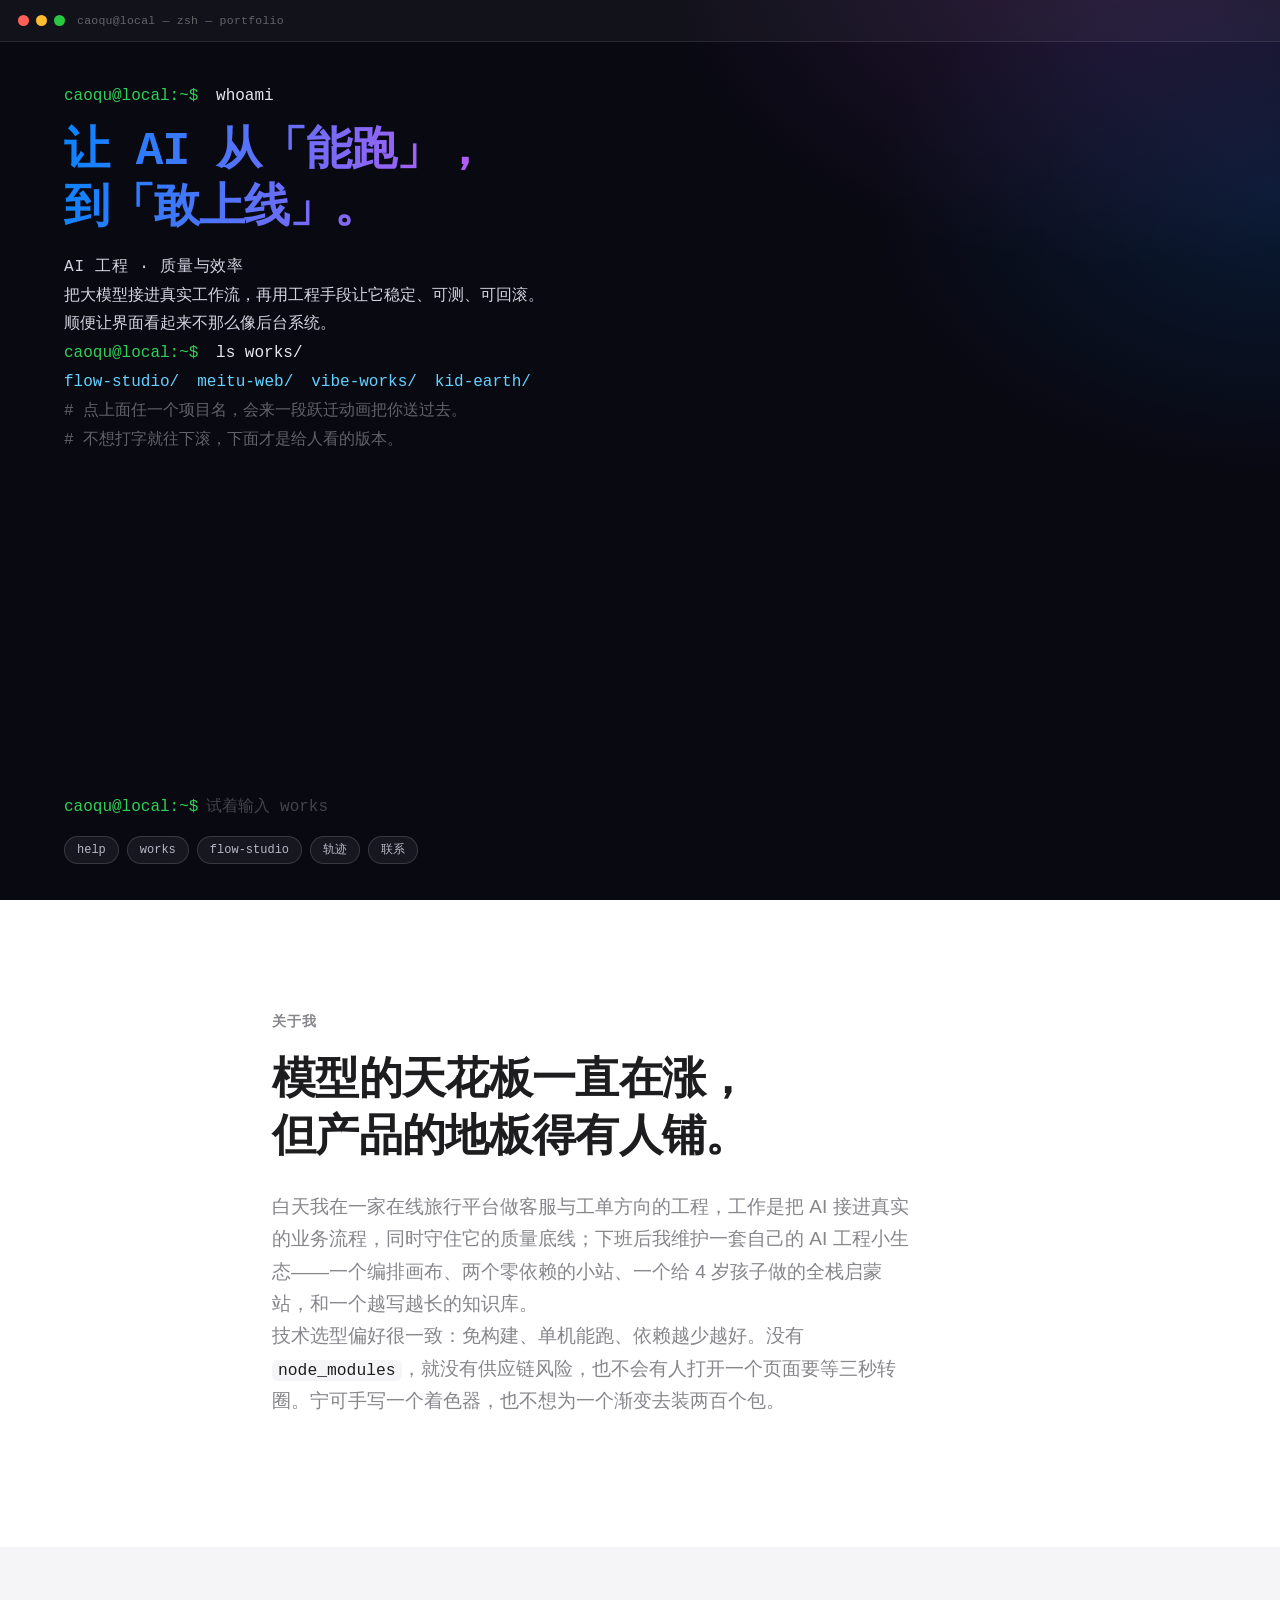
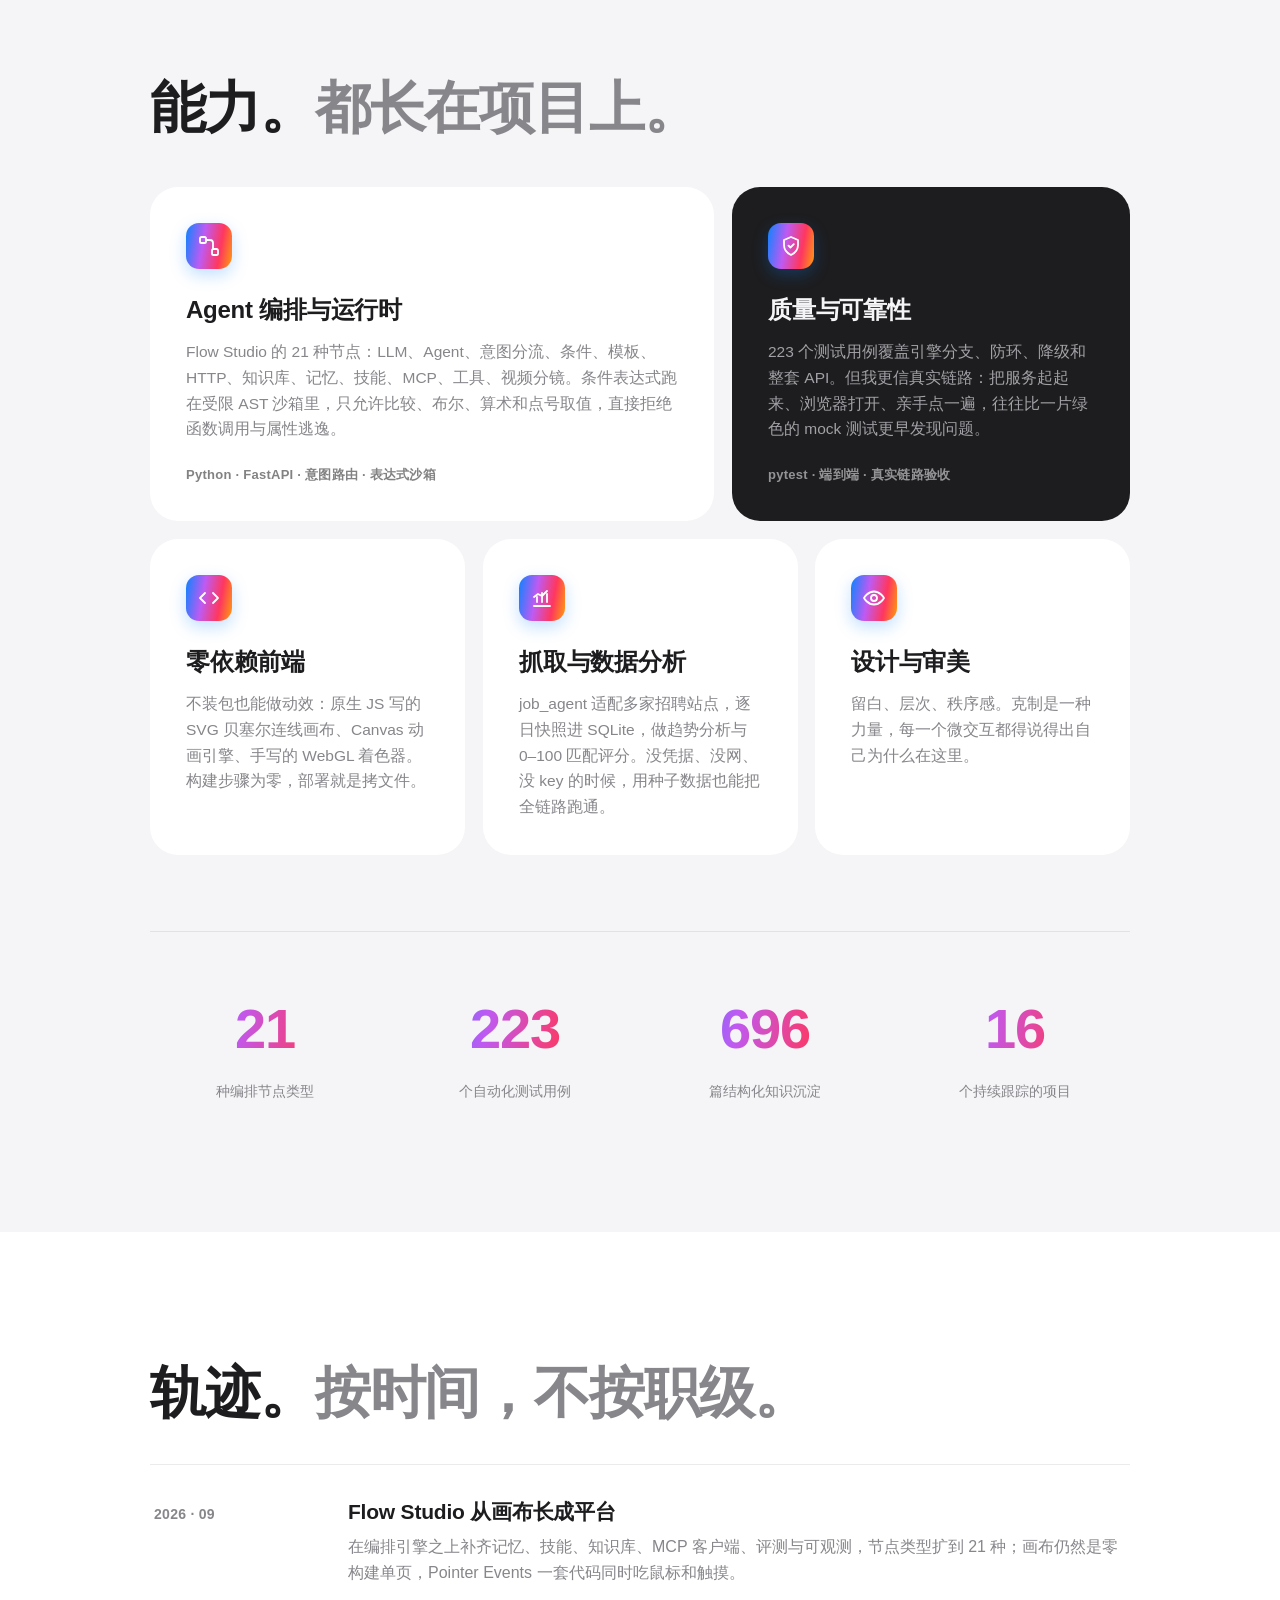
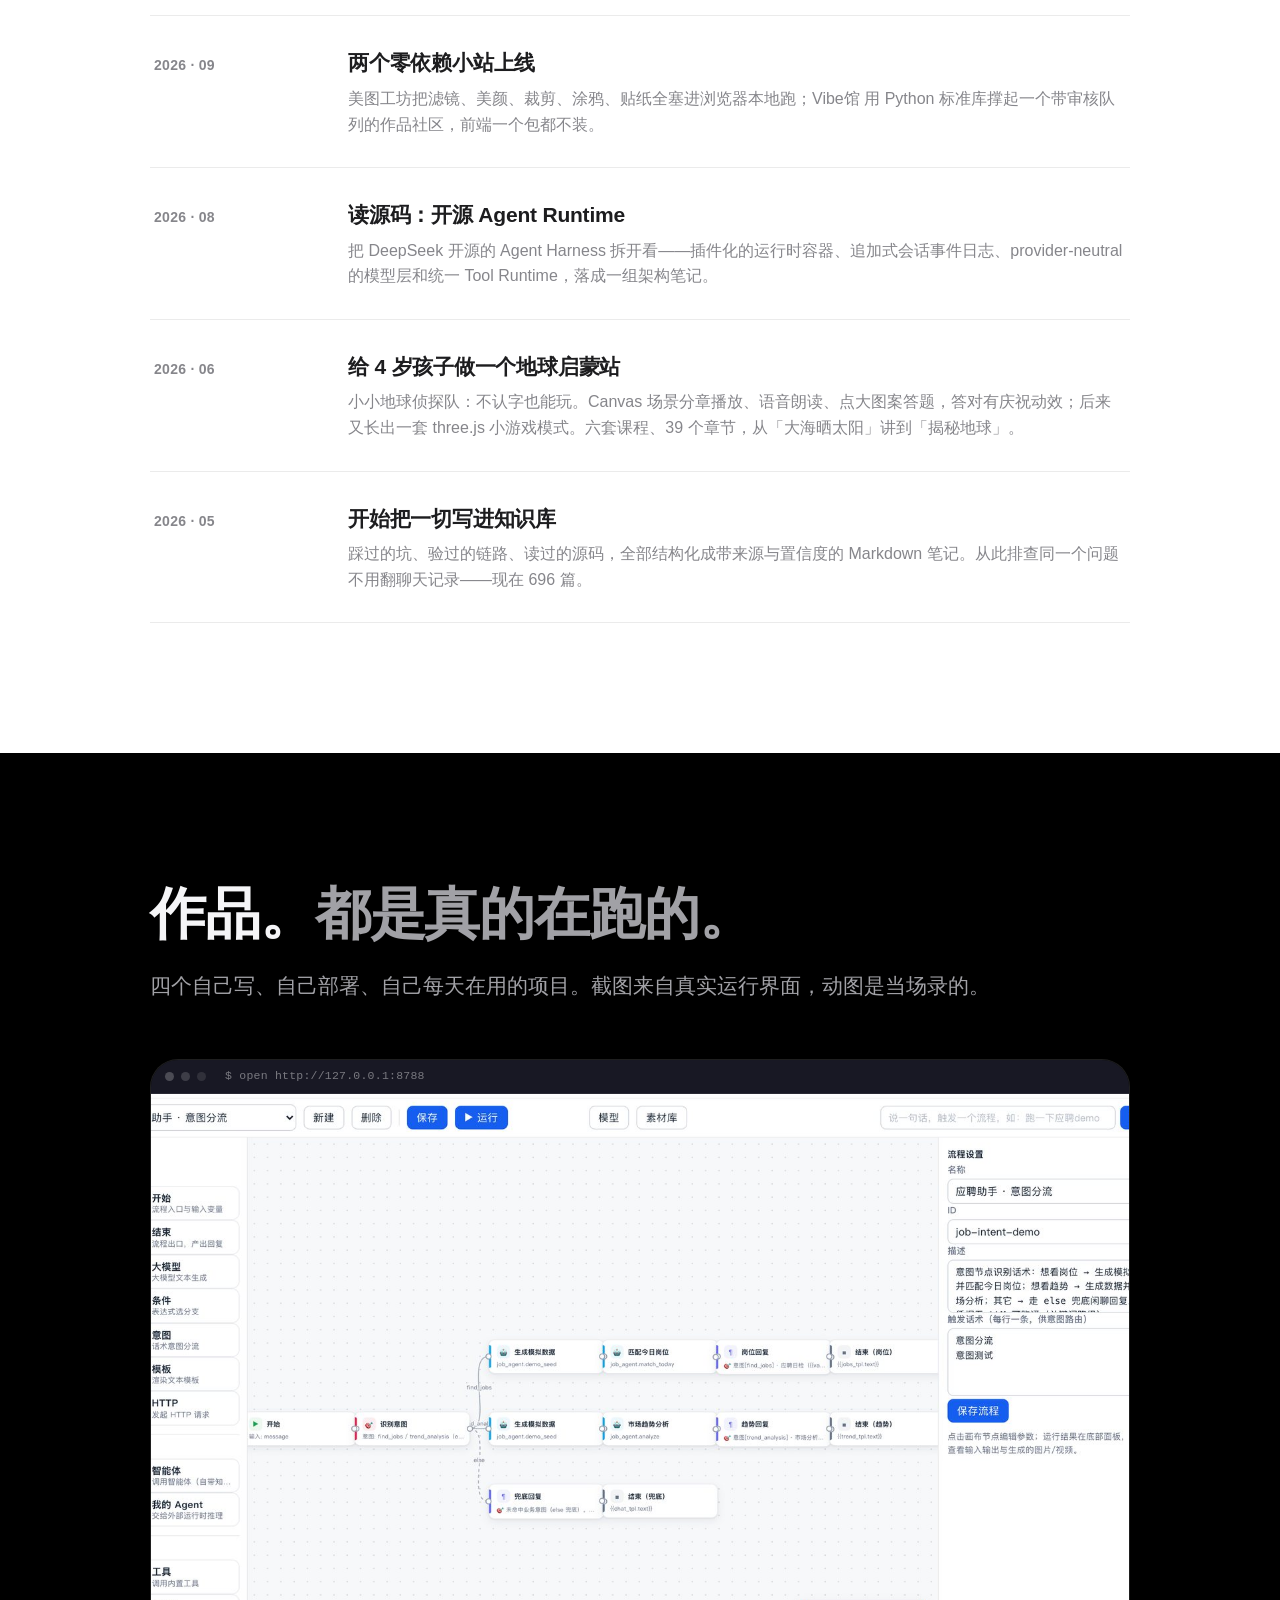
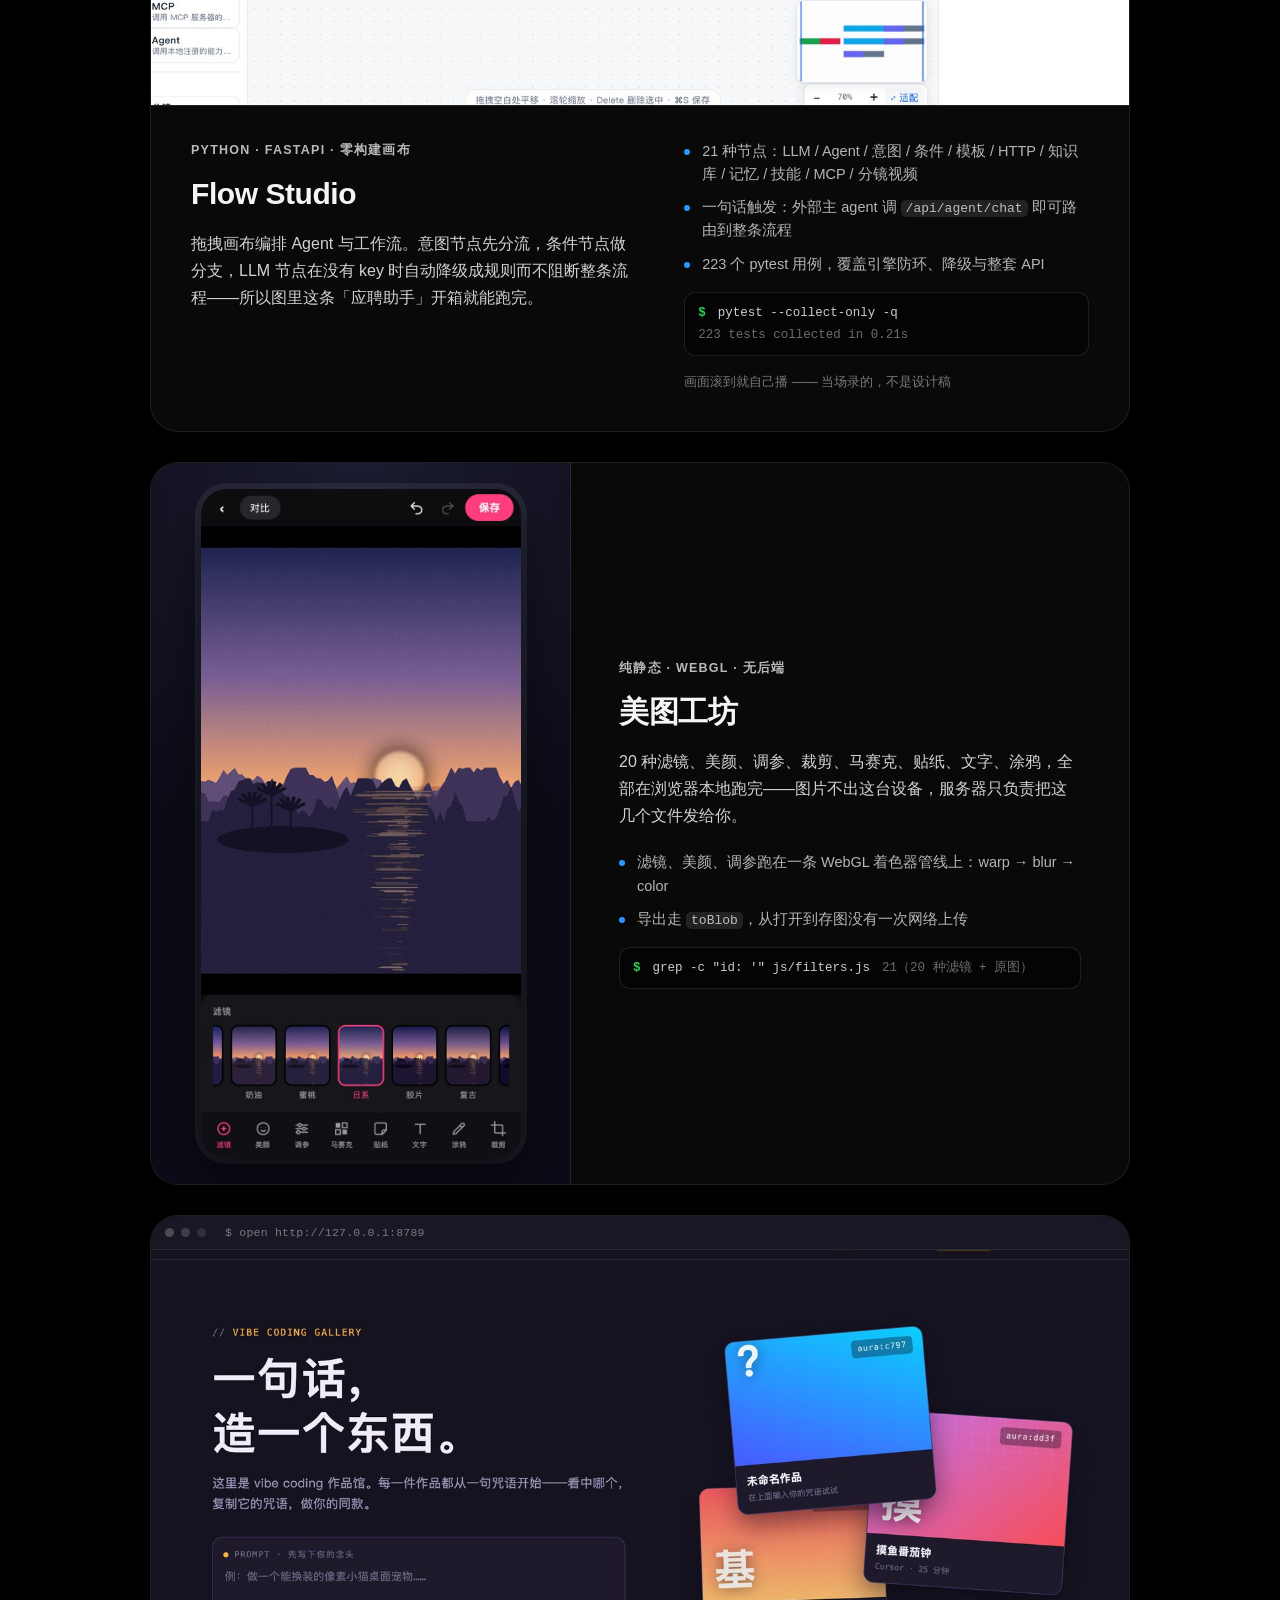
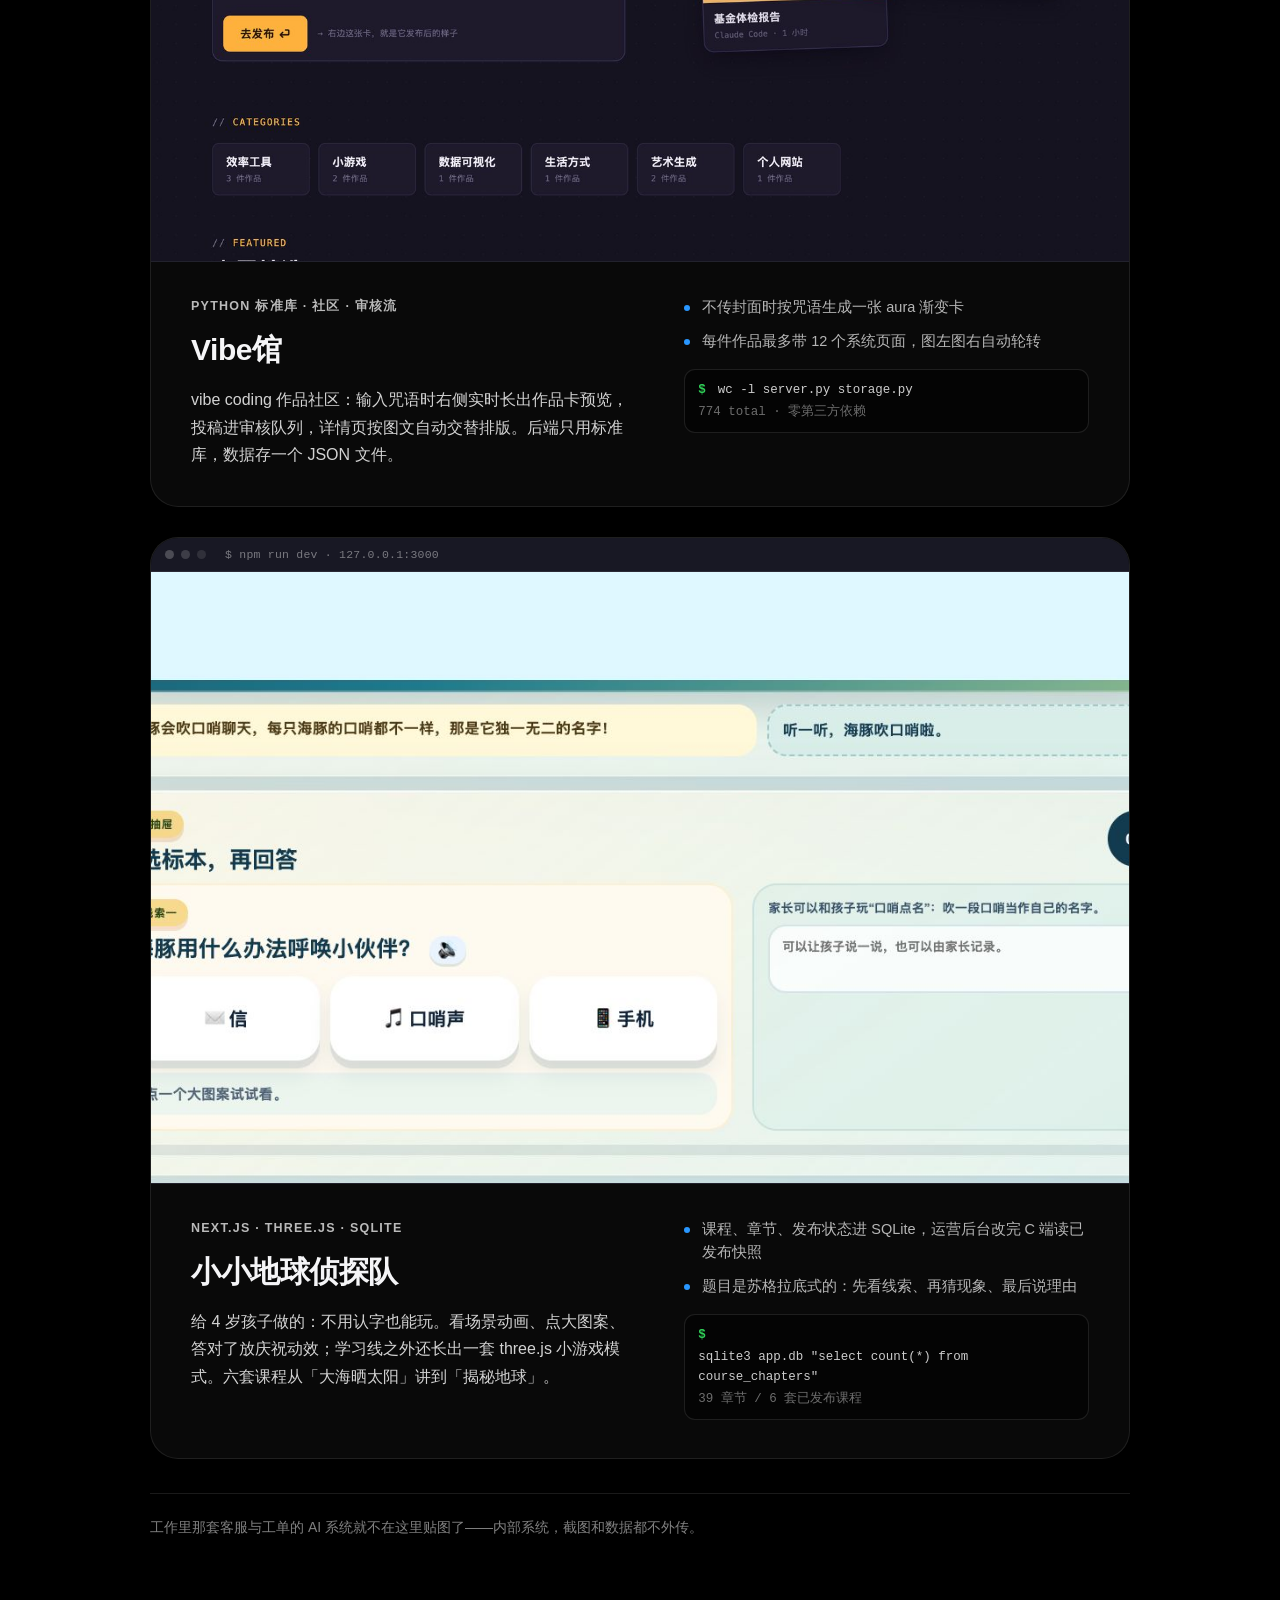
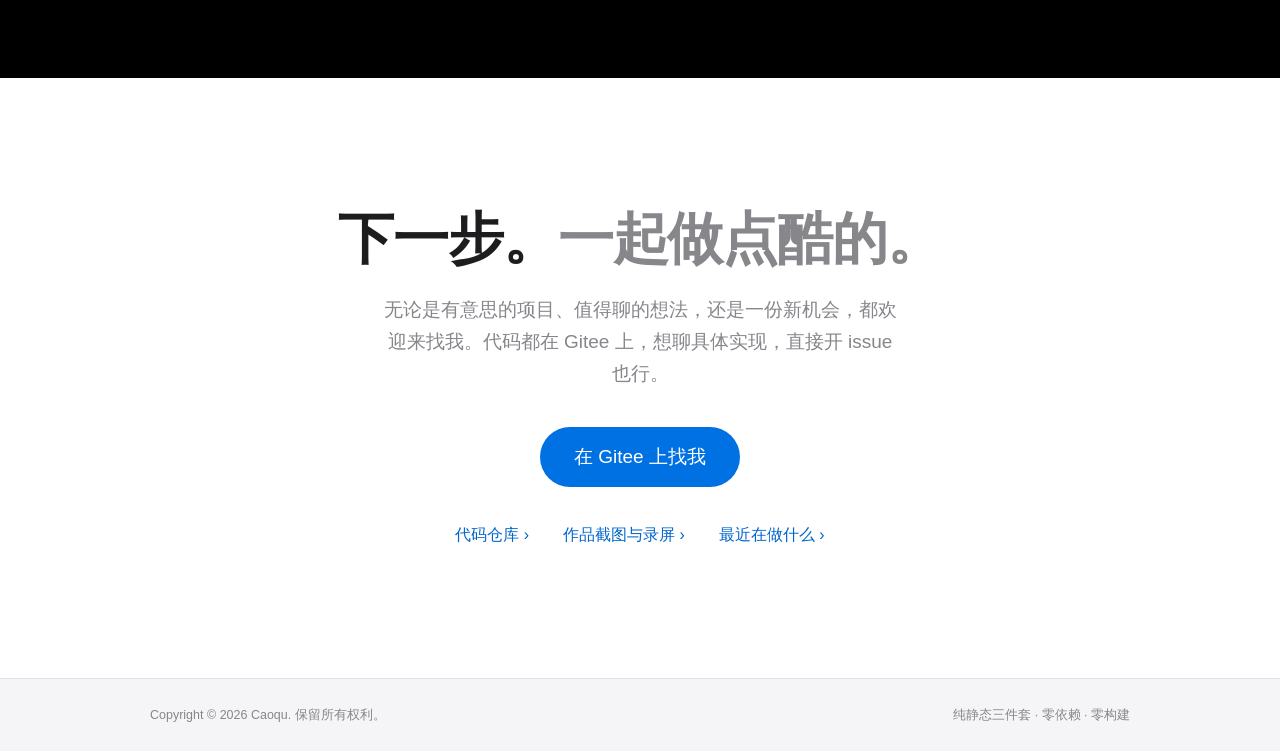
==== commit 8aeed181: "首屏去导航改自动演示终端，点作品播 3D 粒子跃迁 删除全站导航与 WebGL 极光球（webgl.js），标题栏改为终端自带 .term-bar 且红绿灯靠左； 开机动画后进入逐字敲命令的循环演示，" ====
--- a/index.html
+++ b/index.html
@@ -12,47 +12,16 @@
 </head>
 <body>
 
-  <!-- ======= 导航 ======= -->
-  <header class="nav" id="top">
-    <nav class="nav-inner" aria-label="主导航">
-      <span class="nav-dots" aria-hidden="true"><i></i><i></i><i></i></span>
-      <a class="brand" href="#top">
-        <span class="brand-glyph" aria-hidden="true">C</span>
-        <span class="brand-name">Caoqu</span>
-      </a>
-      <em class="nav-tty" aria-hidden="true">caoqu@local — zsh — portfolio</em>
-      <ul class="nav-links" id="nav-links">
-        <li><a href="#about">关于</a></li>
-        <li><a href="#skills">能力</a></li>
-        <li><a href="#journey">轨迹</a></li>
-        <li><a href="#work">作品</a></li>
-        <li><a href="#contact">联系</a></li>
-      </ul>
-      <div class="nav-actions">
-        <a class="btn btn-primary btn-sm" href="#contact">联系我</a>
-        <button class="menu-toggle" id="menu-toggle" aria-expanded="false" aria-controls="nav-links" aria-label="打开菜单">
-          <span></span><span></span>
-        </button>
-      </div>
-    </nav>
-  </header>
-
   <main>
-    <!-- ======= Hero：整屏终端（导航条即标题栏，极光球在终端背后） ======= -->
+    <!-- ======= Hero：整屏终端，标题栏的红绿灯靠左，没有其他装饰层 ======= -->
     <section class="hero" aria-label="首屏">
-      <div class="orb-stage anim anim-3" aria-hidden="true">
-        <div class="orb">
-          <span class="orb-shadow"></span>
-          <canvas class="orb-canvas" id="hero-3d"></canvas>
-          <span class="blob b1"></span>
-          <span class="blob b2"></span>
-          <span class="blob b3"></span>
-          <span class="blob b4"></span>
-        </div>
-      </div>
       <div class="term term-full anim anim-1">
+        <div class="term-bar">
+          <span class="t-dots" aria-hidden="true"><i></i><i></i><i></i></span>
+          <em class="t-tty" aria-hidden="true">caoqu@local — zsh — portfolio</em>
+        </div>
         <div class="term-body">
-          <div id="term-out" aria-live="polite">
+          <div class="t-motd">
             <p class="t-line"><span class="t-prompt">caoqu@local:~$</span> whoami</p>
             <h1 class="t-h1">让 AI 从「能跑」，<br />到「敢上线」。</h1>
             <p class="t-out t-meta">AI 工程 · 质量与效率</p>
@@ -61,9 +30,10 @@
             <p class="t-out t-files">
               <a href="#work-flow">flow-studio/</a><a href="#work-meitu">meitu-web/</a><a href="#work-vibe">vibe-works/</a><a href="#work-kid">kid-earth/</a>
             </p>
-            <p class="t-out t-note"># 背后那颗球是手写的 WebGL 1 光线步进：SDF 元球 + 程序化影棚光照，没有 Three.js，也没有贴图。</p>
+            <p class="t-out t-note"># 点上面任一个项目名，会来一段跃迁动画把你送过去。</p>
             <p class="t-out t-note"># 不想打字就往下滚，下面才是给人看的版本。</p>
           </div>
+          <div id="term-out" aria-live="polite"></div>
           <form class="t-line t-input-row is-empty" id="term-form" autocomplete="off">
             <label class="t-sr" for="term-input">终端命令</label>
             <span class="t-prompt" aria-hidden="true">caoqu@local:~$</span>
@@ -332,11 +302,10 @@
   <footer class="footer">
     <div class="container footer-inner">
       <p>Copyright © <span id="year">2026</span> Caoqu. 保留所有权利。</p>
-      <p class="footer-note">纯静态四件套 · 零依赖 · 零构建</p>
+      <p class="footer-note">纯静态三件套 · 零依赖 · 零构建</p>
     </div>
   </footer>
 
   <script src="main.js"></script>
-  <script src="webgl.js"></script>
 </body>
 </html>
--- a/style.css
+++ b/style.css
@@ -23,14 +23,13 @@
   --radius-card: 28px;
   --ease: cubic-bezier(0.28, 0.11, 0.32, 1);
   --aurora: linear-gradient(100deg, #0a84ff 0%, #bf5af2 38%, #ff375f 72%, #ff9f0a 100%);
-  --nav-h: 52px;
 }
 
 * { margin: 0; padding: 0; box-sizing: border-box; }
 
 html {
   scroll-behavior: smooth;
-  scroll-padding-top: calc(var(--nav-h) + 12px);
+  scroll-padding-top: 26px;
   -webkit-text-size-adjust: 100%;
 }
 
@@ -113,67 +112,25 @@
 
 :focus-visible { outline: 3px solid rgba(0, 113, 227, 0.6); outline-offset: 3px; border-radius: 4px; }
 
-/* ---------- 导航 ---------- */
-
-.nav {
-  position: fixed;
-  top: 0;
-  left: 0;
-  right: 0;
-  z-index: 100;
-  height: var(--nav-h);
-}
-/* 背景放在伪元素上：避免 .nav 因 backdrop-filter 成为 fixed 子元素（移动端菜单）的包含块 */
-.nav::before {
-  content: "";
-  position: absolute;
-  inset: 0;
-  z-index: -1;
-  background: rgba(255, 255, 255, 0.72);
-  -webkit-backdrop-filter: saturate(180%) blur(20px);
-  backdrop-filter: saturate(180%) blur(20px);
-}
-/* 发丝线用不透明色绘制：半透明 border 会透出深色分区（如黑色作品区） */
-.nav::after {
-  content: "";
-  position: absolute;
-  left: 0;
-  right: 0;
-  bottom: 0;
-  height: 1px;
-  background: #d2d2d7;
-  opacity: 0;
-  transition: opacity 0.3s;
-}
-.nav.scrolled::after { opacity: 1; }
-
-/* 未滚动时导航条就是这台终端的标题栏：同一块深色、等宽字、红绿灯
-   用 .scrolled 的有无来切态，纯 CSS，不需要 JS 也走得通 */
-.nav:not(.scrolled)::before {
-  background: rgba(9, 9, 18, 0.86);
-  -webkit-backdrop-filter: none;
-  backdrop-filter: none;
-}
-.nav:not(.scrolled)::after { opacity: 1; background: rgba(255, 255, 255, 0.1); }
-.nav:not(.scrolled) .brand { color: #f2f2f7; }
-.nav:not(.scrolled) .nav-links a {
-  font: 500 12.5px / 1 ui-monospace, SFMono-Regular, Menlo, monospace;
-  color: rgba(255, 255, 255, 0.56);
-}
-@media (hover: hover) {
-  .nav:not(.scrolled) .nav-links a:hover { color: #fff; }
-}
-.nav:not(.scrolled) .menu-toggle span { background: #f2f2f7; }
-.nav-dots { display: none; align-items: center; gap: 7px; }
-.nav-dots i { width: 10px; height: 10px; border-radius: 50%; }
-.nav-dots i:nth-child(1) { background: #ff5f57; }
-.nav-dots i:nth-child(2) { background: #febc2e; }
-.nav-dots i:nth-child(3) { background: #28c840; }
-.nav-tty { display: none; font-style: normal; }
-.nav:not(.scrolled) .nav-dots { display: flex; }
-.nav:not(.scrolled) .nav-tty {
-  display: block;
-  margin-right: auto;
+/* ---------- 终端标题栏 ---------- */
+/* 页面没有导航条了：红绿灯三个点顶格靠左，就是这台终端的窗口按钮 */
+.term-bar {
+  flex: none;
+  height: 42px;
+  display: flex;
+  align-items: center;
+  gap: 12px;
+  padding: 0 clamp(12px, 2.4vw, 18px);
+  background: rgba(255, 255, 255, 0.035);
+  border-bottom: 1px solid rgba(255, 255, 255, 0.09);
+}
+.t-dots { display: flex; align-items: center; gap: 7px; flex: none; }
+.t-dots i { width: 11px; height: 11px; border-radius: 50%; }
+.t-dots i:nth-child(1) { background: #ff5f57; }
+.t-dots i:nth-child(2) { background: #febc2e; }
+.t-dots i:nth-child(3) { background: #28c840; }
+.t-tty {
+  font-style: normal;
   font: 500 11.5px / 1 ui-monospace, SFMono-Regular, Menlo, monospace;
   letter-spacing: 0.02em;
   color: rgba(255, 255, 255, 0.34);
@@ -182,89 +139,15 @@
   text-overflow: ellipsis;
 }
 
-.nav-inner {
-  max-width: 1024px;
-  height: 100%;
-  margin: 0 auto;
-  padding: 0 22px;
-  display: flex;
-  align-items: center;
-  justify-content: space-between;
-  gap: 16px;
-}
-
-.brand { display: flex; align-items: center; gap: 9px; font-weight: 600; font-size: 16px; }
-.brand-glyph {
-  display: grid;
-  place-items: center;
-  width: 24px;
-  height: 24px;
-  border-radius: 7px;
-  background: var(--aurora);
-  color: #fff;
-  font-size: 13px;
-  font-weight: 700;
-}
-
-.nav-links { display: flex; gap: 34px; }
-.nav-links a {
-  font-size: 13.5px;
-  color: rgba(29, 29, 31, 0.8);
-  transition: color 0.2s;
-}
-@media (hover: hover) {
-  .nav-links a:hover { color: var(--text); }
-}
-
-.nav-actions { display: flex; align-items: center; gap: 14px; }
-
-.menu-toggle {
-  display: none;
-  width: 36px;
-  height: 36px;
-  border: none;
-  background: none;
-  cursor: pointer;
-  position: relative;
-}
-.menu-toggle span {
-  position: absolute;
-  left: 7px;
-  right: 7px;
-  height: 1.8px;
-  border-radius: 2px;
-  background: var(--text);
-  transition: transform 0.35s var(--ease), top 0.35s var(--ease);
-}
-.menu-toggle span:nth-child(1) { top: 13px; }
-.menu-toggle span:nth-child(2) { top: 21px; }
-.menu-toggle[aria-expanded="true"] span:nth-child(1) { top: 17px; transform: rotate(45deg); }
-.menu-toggle[aria-expanded="true"] span:nth-child(2) { top: 17px; transform: rotate(-45deg); }
-
-/* ---------- Hero：整屏终端（导航条即标题栏） ---------- */
+/* ---------- Hero：整屏终端（标题栏即窗口 chrome） ---------- */
 
 .hero {
   position: relative;
   height: 100vh;
   height: 100svh;
   display: flex;
-  padding-top: var(--nav-h);
   overflow: hidden;
 }
-
-/* 极光球退到终端背后，靠右居中；终端底色留了透明度，打字时能看到它在动 */
-.orb-stage {
-  position: absolute;
-  inset: 0;
-  z-index: 0;
-  display: grid;
-  align-items: center;
-  justify-items: end;
-  padding-right: clamp(20px, 7vw, 130px);
-  opacity: 0.55;
-  pointer-events: none;
-}
-.orb-stage .orb { width: min(620px, 58vw); margin: 0; }
 
 .term {
   background: #0b0b14;
@@ -273,6 +156,8 @@
   box-shadow: 0 38px 84px rgba(0, 0, 0, 0.36), 0 2px 6px rgba(0, 0, 0, 0.18);
   overflow: hidden;
 }
+/* 极光球拿掉后整屏只剩这块深色：右上角留一层同色系的静态余晖，
+   免得首屏变成一块死黑，同时不引入任何持续运行的动画 */
 .term-full {
   position: relative;
   z-index: 1;
@@ -283,13 +168,18 @@
   border: 0;
   border-radius: 0;
   box-shadow: none;
-  background: rgba(9, 9, 18, 0.74);
+  background:
+    radial-gradient(760px 520px at 88% -6%, rgba(191, 90, 242, 0.16), rgba(191, 90, 242, 0) 62%),
+    radial-gradient(680px 460px at 100% 22%, rgba(10, 132, 255, 0.14), rgba(10, 132, 255, 0) 60%),
+    #090912;
 }
 
 .term-body {
   flex: 1;
   min-height: 0;
-  padding: clamp(26px, 5vh, 56px) clamp(18px, 5vw, 76px) clamp(24px, 4vh, 44px);
+  display: flex;
+  flex-direction: column;
+  padding: clamp(22px, 4.4vh, 44px) clamp(18px, 5vw, 76px) clamp(24px, 4vh, 44px);
   font: 400 clamp(13.5px, 1.05vw + 9px, 16px) / 1.8 ui-monospace, SFMono-Regular, Menlo, monospace;
   color: #e7e7f0;
   overflow-y: auto;
@@ -301,6 +191,21 @@
 .term-body > * { max-width: 1140px; }
 .term-body::-webkit-scrollbar { width: 8px; }
 .term-body::-webkit-scrollbar-thumb { background: rgba(255, 255, 255, 0.16); border-radius: 8px; }
+
+/* MOTD 是开场一次性打出来的门牌，#term-out 是自动演示 + 用户输出的滚动区：
+   演示区反复清屏重打，永远不把门牌顶出屏幕 */
+.t-motd { flex: none; }
+#term-out {
+  flex: 1 1 auto;
+  min-height: clamp(96px, 17vh, 230px);
+  margin-top: 16px;
+  overflow-y: auto;
+  scrollbar-width: thin;
+  scrollbar-color: rgba(255, 255, 255, 0.18) transparent;
+}
+#term-out::-webkit-scrollbar { width: 8px; }
+#term-out::-webkit-scrollbar-thumb { background: rgba(255, 255, 255, 0.16); border-radius: 8px; }
+.t-input-row, .t-chips { flex: none; }
 
 .t-line { white-space: pre-wrap; word-break: break-word; }
 .t-prompt { color: #30d158; margin-right: 8px; }
@@ -367,6 +272,8 @@
 .term.is-focused .t-input-row::after,
 .t-input-row.is-empty:not(:focus-within)::after { display: none; }
 @keyframes t-blink { 50% { opacity: 0; } }
+/* 自动演示敲字时光标染成绿色常亮：一眼看得出不是人在打字 */
+.t-input-row.is-demo::after { display: block; background: #30d158; animation: none; }
 
 .t-chips { margin-top: 14px; display: flex; flex-wrap: wrap; gap: 8px; }
 .t-chips button {
@@ -443,63 +350,43 @@
 .t-echo { animation: t-print 0.14s ease both; }
 .t-block { animation: t-print 0.2s ease both; }
 
-/* 极光球 —— 本页的签名元素 */
-.orb {
-  position: relative;
-  width: min(520px, 78vw);
-  aspect-ratio: 1;
-  margin: 72px auto 0;
-}
-.orb::before {
-  content: "";
-  position: absolute;
-  inset: 10%;
-  border-radius: 50%;
-  background: radial-gradient(circle at 50% 42%, rgba(255, 255, 255, 0.62), rgba(255, 255, 255, 0) 58%);
-  z-index: 2;
-}
-.orb-spin,
-.orb { animation: orb-in 1.6s var(--ease) both; }
-.blob {
-  position: absolute;
-  width: 58%;
-  height: 58%;
-  border-radius: 50%;
-  filter: blur(52px);
-  opacity: 0.9;
-  animation: orb-spin 22s linear infinite;
-}
-.b1 { background: #0a84ff; top: 4%; left: 22%; }
-.b2 { background: #bf5af2; bottom: 8%; left: 4%; animation-delay: -5.5s; }
-.b3 { background: #ff375f; top: 20%; right: 0; animation-delay: -11s; }
-.b4 { background: #ff9f0a; bottom: 2%; right: 18%; animation-delay: -16.5s; }
-
-/* WebGL 3D 球：接管 .orb 后隐藏 CSS 模糊球与白色高光（打光交给着色器） */
-.orb-canvas {
-  position: absolute;
-  inset: -8%;
-  width: 116%;
-  height: 116%;
-  z-index: 1;
+/* ---------- 跃迁转场 ----------
+   点项目名时铺一层全屏 canvas，由 JS 画 3D 粒子场；不活动时整个隐藏，
+   不吃事件也不占合成层 */
+.warp {
+  position: fixed;
+  inset: 0;
+  z-index: 300;
+  width: 100%;
+  height: 100%;
   opacity: 0;
-  animation: orb-bob 8.5s ease-in-out infinite alternate;
-}
-.orb-shadow {
-  position: absolute;
+  pointer-events: none;
+  transition: opacity 0.28s ease;
+}
+.warp.is-on { opacity: 1; pointer-events: auto; }
+/* 灭点：粒子场的一个稳定亮点。canvas 每帧是不透明底，所以这层必须压在它上面；
+   screen 混合等于往原画面上加光，不会把穿心的粒子抹掉 */
+.warp-core {
+  position: fixed;
   left: 50%;
-  bottom: -1%;
-  width: 56%;
-  height: 10%;
-  border-radius: 50%;
-  transform: translateX(-50%);
-  background: radial-gradient(ellipse at center, rgba(29, 29, 31, 0.20), rgba(29, 29, 31, 0) 70%);
-  filter: blur(12px);
+  top: 50%;
+  z-index: 301;
+  width: min(42vmin, 380px);
+  height: min(42vmin, 380px);
+  translate: -50% -50%;
   opacity: 0;
-}
-.webgl-on .orb-canvas,
-.webgl-on .orb-shadow { opacity: 1; }
-.webgl-on .blob,
-.webgl-on .orb::before { display: none; }
+  pointer-events: none;
+  mix-blend-mode: screen;
+  transition: opacity 0.28s ease;
+  background: radial-gradient(
+    closest-side,
+    rgba(206, 226, 255, 0.42),
+    rgba(150, 190, 255, 0.14) 32%,
+    rgba(191, 90, 242, 0.06) 56%,
+    rgba(191, 90, 242, 0) 76%
+  );
+}
+.warp-core.is-on { opacity: 1; }
 
 .body-text code {
   font: 500 0.86em / 1.4 ui-monospace, SFMono-Regular, Menlo, monospace;
@@ -507,20 +394,6 @@
   border-radius: 6px;
   background: var(--bg-alt);
   color: var(--text);
-}
-
-@keyframes orb-bob {
-  from { transform: translateY(-1.4%); }
-  to { transform: translateY(1.4%); }
-}
-
-@keyframes orb-spin {
-  0% { transform: rotate(0deg) translateX(6%) rotate(0deg); }
-  100% { transform: rotate(360deg) translateX(6%) rotate(-360deg); }
-}
-@keyframes orb-in {
-  from { opacity: 0; transform: scale(0.9) translateY(24px); }
-  to { opacity: 1; transform: none; }
 }
 
 /* Hero 入场序列 */
@@ -916,11 +789,9 @@
 
 /* ---------- 响应式 ---------- */
 
-/* 小屏不放标题栏的 tty 串，球挪到正后方并压暗，先保证文字读得清 */
+/* 小屏先保证文字读得清：标题栏只留红绿灯，tty 串让位 */
 @media (max-width: 1000px) {
-  .orb-stage { justify-items: center; padding-right: 0; opacity: 0.3; }
-  .orb-stage .orb { width: min(520px, 86vw); }
-  .nav:not(.scrolled) .nav-tty { display: none; }
+  .t-tty { display: none; }
 }
 
 @media (max-width: 860px) {
@@ -934,36 +805,8 @@
 }
 
 @media (max-width: 700px) {
-  .nav-links {
-    position: fixed;
-    inset: var(--nav-h) 0 0 0;
-    z-index: 99;
-    flex-direction: column;
-    align-items: flex-start;
-    gap: 6px;
-    padding: 40px 30px;
-    /* 不用毛玻璃：避免 fixed 嵌套下 backdrop-filter 的合成残影，近实色观感一致 */
-    background: #fafafa;
-    touch-action: none;
-    opacity: 0;
-    visibility: hidden;
-    transform: translateY(-8px);
-    transition: opacity 0.4s var(--ease), transform 0.4s var(--ease), visibility 0.4s;
-  }
-  .nav-links a { font-size: 26px; font-weight: 600; color: var(--text); display: block; padding: 10px 0; }
-  /* 标题栏态的字色是给深色条用的，展开成浅色全屏菜单时必须盖回来 */
-  .nav:not(.scrolled) .nav-links a {
-    font: 600 26px / 1.35 -apple-system, BlinkMacSystemFont, "PingFang SC", "Helvetica Neue", sans-serif;
-    color: var(--text);
-  }
-  .nav.open:not(.scrolled) .menu-toggle span { background: var(--text); }
-  .nav.open .nav-links { opacity: 1; visibility: visible; transform: none; }
-  .menu-toggle { display: block; }
-  .nav-actions .btn { display: none; }
-  .term-body { padding: 24px 18px 26px; }
+  .term-body { padding: 20px 18px 26px; }
   .card { padding: 30px; }
-  /* 移动端降低模糊成本，避免掉帧 */
-  .blob { filter: blur(38px); }
 }
 
 /* 小屏手机（≤380px）进一步收紧标题字号，防止折行溢出 */
@@ -977,7 +820,9 @@
 
 @media (prefers-reduced-motion: reduce) {
   html { scroll-behavior: auto; }
-  .anim, .blob, .orb, .orb-canvas { animation: none !important; }
+  .anim { animation: none !important; }
+  /* 跃迁转场整段跳过：JS 里判掉，这里兜住粒子层和灭点别被挂上来 */
+  .warp, .warp-core { display: none; }
   .reveal { opacity: 1; transform: none; transition: none; }
   .work-row, .card, .btn-primary { transition: none; }
   .tilt-on .card.is-visible { transform: none; }
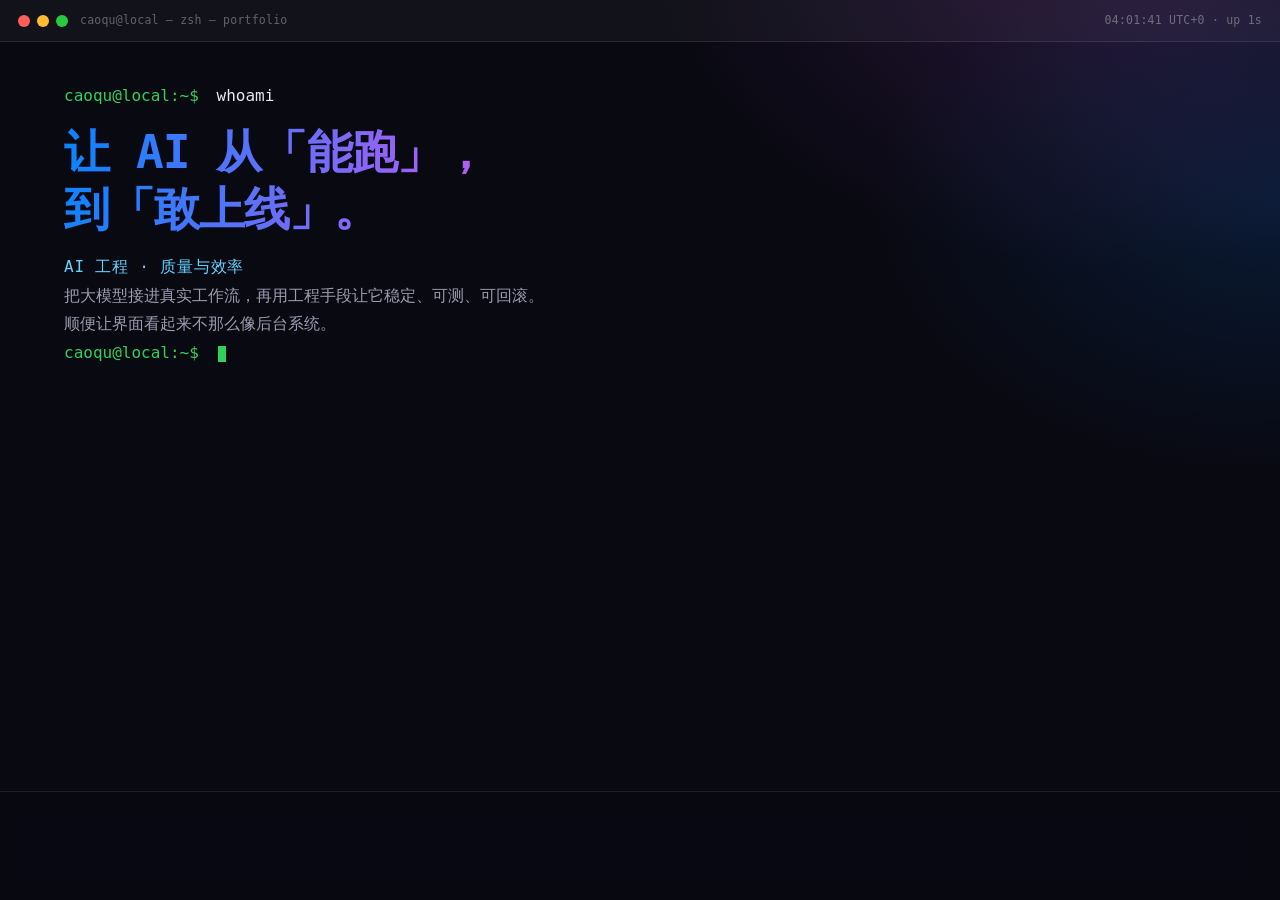
==== commit fa8c8f0d: "整站收进一屏终端：长页删除，案例与区块改为模板驱动的终端输出" ====
--- a/index.html
+++ b/index.html
@@ -3,308 +3,191 @@
 <head>
   <meta charset="UTF-8" />
   <meta name="viewport" content="width=device-width, initial-scale=1.0" />
-  <meta name="theme-color" content="#ffffff" />
+  <meta name="theme-color" content="#090912" />
   <title>Caoqu — AI 工程 · 质量与效率</title>
-  <meta name="description" content="Caoqu 的个人主页：把大模型接进真实工作流，再用工程手段让它稳定、可测、可回滚。Flow Studio 编排画布、美图工坊、Vibe馆、小小地球侦探队。" />
+  <meta name="description" content="Caoqu 的个人主页：把大模型接进真实工作流，再用工程手段让它稳定、可测、可回滚。整站一屏终端，Flow Studio 编排画布、美图工坊、Vibe馆、小小地球侦探队。" />
   <link rel="icon" href="data:image/svg+xml,%3Csvg xmlns='http://www.w3.org/2000/svg' viewBox='0 0 64 64'%3E%3Cdefs%3E%3ClinearGradient id='g' x1='0' y1='0' x2='1' y2='1'%3E%3Cstop offset='0' stop-color='%230A84FF'/%3E%3Cstop offset='.5' stop-color='%23BF5AF2'/%3E%3Cstop offset='1' stop-color='%23FF375F'/%3E%3C/linearGradient%3E%3C/defs%3E%3Crect width='64' height='64' rx='14' fill='url(%23g)'/%3E%3Ctext x='32' y='43' font-family='-apple-system,Helvetica,sans-serif' font-size='34' font-weight='700' fill='white' text-anchor='middle'%3EC%3C/text%3E%3C/svg%3E" />
   <link rel="stylesheet" href="style.css" />
   <script>document.documentElement.classList.add("js");</script>
 </head>
 <body>
 
-  <main>
-    <!-- ======= Hero：整屏终端，标题栏的红绿灯靠左，没有其他装饰层 ======= -->
-    <section class="hero" aria-label="首屏">
-      <div class="term term-full anim anim-1">
-        <div class="term-bar">
-          <span class="t-dots" aria-hidden="true"><i></i><i></i><i></i></span>
-          <em class="t-tty" aria-hidden="true">caoqu@local — zsh — portfolio</em>
-        </div>
-        <div class="term-body">
-          <div class="t-motd">
-            <p class="t-line"><span class="t-prompt">caoqu@local:~$</span> whoami</p>
-            <h1 class="t-h1">让 AI 从「能跑」，<br />到「敢上线」。</h1>
-            <p class="t-out t-meta">AI 工程 · 质量与效率</p>
-            <p class="t-out t-desc">把大模型接进真实工作流，再用工程手段让它稳定、可测、可回滚。<br />顺便让界面看起来不那么像后台系统。</p>
-            <p class="t-line"><span class="t-prompt">caoqu@local:~$</span> ls works/</p>
-            <p class="t-out t-files">
-              <a href="#work-flow">flow-studio/</a><a href="#work-meitu">meitu-web/</a><a href="#work-vibe">vibe-works/</a><a href="#work-kid">kid-earth/</a>
-            </p>
-            <p class="t-out t-note"># 点上面任一个项目名，会来一段跃迁动画把你送过去。</p>
-            <p class="t-out t-note"># 不想打字就往下滚，下面才是给人看的版本。</p>
-          </div>
-          <div id="term-out" aria-live="polite"></div>
-          <form class="t-line t-input-row is-empty" id="term-form" autocomplete="off">
-            <label class="t-sr" for="term-input">终端命令</label>
-            <span class="t-prompt" aria-hidden="true">caoqu@local:~$</span>
-            <input type="text" id="term-input" name="cmd" placeholder="试着输入 works" spellcheck="false" autocapitalize="off" />
-            <span class="t-measure" id="term-measure" aria-hidden="true"></span>
-          </form>
-          <p class="t-chips" id="term-chips">
-            <button type="button" data-cmd="help">help</button>
-            <button type="button" data-cmd="works">works</button>
-            <button type="button" data-cmd="open flow-studio">flow-studio</button>
-            <button type="button" data-cmd="timeline">轨迹</button>
-            <button type="button" data-cmd="contact">联系</button>
-          </p>
-        </div>
+  <!-- ======= 整站就是一屏终端：页面本身不滚，滚动只发生在输出区 ======= -->
+  <section class="term term-full" aria-label="caoqu 终端">
+    <div class="term-bar">
+      <span class="t-dots">
+        <button type="button" class="t-dot d-red" data-dot="clear" data-glyph="×" aria-label="清屏" title="清屏"></button>
+        <button type="button" class="t-dot d-amber" data-dot="min" data-glyph="−" aria-label="收起输出，只留输入行" title="收起输出"></button>
+        <button type="button" class="t-dot d-green" data-dot="max" data-glyph="＋" aria-label="展开输出" title="展开输出"></button>
+      </span>
+      <em class="t-tty" aria-hidden="true">caoqu@local — zsh — portfolio</em>
+      <span class="t-tty-r" id="tty-status" aria-hidden="true"></span>
+    </div>
+
+    <div class="term-scroll" id="term-scroll">
+      <div class="t-motd">
+        <p class="t-line"><span class="t-prompt">caoqu@local:~$</span> whoami</p>
+        <h1 class="t-h1">让 AI 从「能跑」，<br />到「敢上线」。</h1>
+        <p class="t-out t-meta">AI 工程 · 质量与效率</p>
+        <p class="t-out t-desc">把大模型接进真实工作流，再用工程手段让它稳定、可测、可回滚。<br />顺便让界面看起来不那么像后台系统。</p>
+        <p class="t-line"><span class="t-prompt">caoqu@local:~$</span> ls works/</p>
+        <p class="t-out t-files">
+          <button type="button" data-cmd="open flow-studio">flow-studio/</button><button type="button" data-cmd="open meitu-web">meitu-web/</button><button type="button" data-cmd="open vibe-works">vibe-works/</button><button type="button" data-cmd="open kid-earth">kid-earth/</button>
+        </p>
+        <p class="t-out t-note"># 点上面任一个项目名，案例直接打进这块屏；不想打字就点下面的建议词。</p>
+        <p class="t-out t-note"># 纯静态三件套 · 零依赖 · 零构建 · © 2026 Caoqu</p>
       </div>
-    </section>
+      <div id="term-out" aria-live="polite"></div>
+      <!-- 没 JS 时输入行和按钮都是隐藏的吗？那这块空着会像坏了：给一句实话 -->
+      <noscript>
+        <p class="t-noscript">这台终端要开 JavaScript 才能敲命令。上面那段门牌不依赖脚本，
+          四个项目的名字也在；案例正文写在页面的 &lt;template&gt; 里，开了脚本才会被搬进屏幕。</p>
+      </noscript>
+    </div>
 
-    <!-- ======= 关于 ======= -->
-    <section class="section section-about" id="about">
-      <div class="container-narrow">
-        <p class="eyebrow reveal">关于我</p>
-        <h2 class="statement reveal">
-          模型的天花板一直在涨，<br />
-          但产品的地板得有人铺。
-        </h2>
-        <p class="body-text reveal">
-          白天我在一家在线旅行平台做客服与工单方向的工程，工作是把 AI 接进真实的业务流程，同时守住它的质量底线；下班后我维护一套自己的 AI 工程小生态——一个编排画布、两个零依赖的小站、一个给 4 岁孩子做的全栈启蒙站，和一个越写越长的知识库。
-        </p>
-        <p class="body-text reveal">
-          技术选型偏好很一致：免构建、单机能跑、依赖越少越好。没有 <code>node_modules</code>，就没有供应链风险，也不会有人打开一个页面要等三秒转圈。宁可手写一个着色器，也不想为一个渐变去装两百个包。
-        </p>
-      </div>
-    </section>
+    <div class="term-foot">
+      <form class="t-line t-input-row is-empty" id="term-form" autocomplete="off">
+        <label class="t-sr" for="term-input">终端命令</label>
+        <span class="t-prompt" aria-hidden="true">caoqu@local:~$</span>
+        <input type="text" id="term-input" name="cmd" placeholder="试着输入 works" spellcheck="false" autocapitalize="off" />
+        <span class="t-measure" id="term-measure" aria-hidden="true"></span>
+      </form>
+      <p class="t-chips" id="term-chips">
+        <button type="button" data-cmd="help">help</button>
+        <button type="button" data-cmd="works">works</button>
+        <button type="button" data-cmd="skills">能力</button>
+        <button type="button" data-cmd="timeline">轨迹</button>
+        <button type="button" data-cmd="contact">联系</button>
+      </p>
+    </div>
+  </section>
 
-    <!-- ======= 能力（Bento）======= -->
-    <section class="section section-skills" id="skills">
-      <div class="container">
-        <h2 class="section-title reveal">能力。<span class="muted">都长在项目上。</span></h2>
-        <div class="bento">
-          <article class="card span-7 reveal">
-            <div class="icon-tile" aria-hidden="true">
-              <svg viewBox="0 0 24 24" fill="none" stroke="currentColor" stroke-width="1.8" stroke-linecap="round" stroke-linejoin="round"><rect x="3" y="3" width="6" height="6" rx="1.6"/><rect x="15" y="15" width="6" height="6" rx="1.6"/><path d="M9 6h4a3 3 0 0 1 3 3v6"/></svg>
-            </div>
-            <h3>Agent 编排与运行时</h3>
-            <p>Flow Studio 的 21 种节点：LLM、Agent、意图分流、条件、模板、HTTP、知识库、记忆、技能、MCP、工具、视频分镜。条件表达式跑在受限 AST 沙箱里，只允许比较、布尔、算术和点号取值，直接拒绝函数调用与属性逃逸。</p>
-            <p class="card-foot">Python · FastAPI · 意图路由 · 表达式沙箱</p>
-          </article>
-          <article class="card card-dark span-5 reveal">
-            <div class="icon-tile" aria-hidden="true">
-              <svg viewBox="0 0 24 24" fill="none" stroke="currentColor" stroke-width="1.8" stroke-linecap="round" stroke-linejoin="round"><path d="M12 3l7 3v5c0 4.6-3 8.1-7 10-4-1.9-7-5.4-7-10V6l7-3z"/><path d="M9.5 11.6l1.9 1.9 3.4-3.4"/></svg>
-            </div>
-            <h3>质量与可靠性</h3>
-            <p>223 个测试用例覆盖引擎分支、防环、降级和整套 API。但我更信真实链路：把服务起起来、浏览器打开、亲手点一遍，往往比一片绿色的 mock 测试更早发现问题。</p>
-            <p class="card-foot">pytest · 端到端 · 真实链路验收</p>
-          </article>
-          <article class="card span-4 reveal">
-            <div class="icon-tile" aria-hidden="true">
-              <svg viewBox="0 0 24 24" fill="none" stroke="currentColor" stroke-width="1.8" stroke-linecap="round" stroke-linejoin="round"><path d="M8 7l-5 5 5 5"/><path d="M16 7l5 5-5 5"/></svg>
-            </div>
-            <h3>零依赖前端</h3>
-            <p>不装包也能做动效：原生 JS 写的 SVG 贝塞尔连线画布、Canvas 动画引擎、手写的 WebGL 着色器。构建步骤为零，部署就是拷文件。</p>
-          </article>
-          <article class="card span-4 reveal">
-            <div class="icon-tile" aria-hidden="true">
-              <svg viewBox="0 0 24 24" fill="none" stroke="currentColor" stroke-width="1.8" stroke-linecap="round" stroke-linejoin="round"><path d="M4 20h16"/><path d="M7 16v-5"/><path d="M12 16V7"/><path d="M17 16v-8"/><path d="M4 11l4-3 4 2 5-5"/></svg>
-            </div>
-            <h3>抓取与数据分析</h3>
-            <p>job_agent 适配多家招聘站点，逐日快照进 SQLite，做趋势分析与 0–100 匹配评分。没凭据、没网、没 key 的时候，用种子数据也能把全链路跑通。</p>
-          </article>
-          <article class="card span-4 reveal">
-            <div class="icon-tile" aria-hidden="true">
-              <svg viewBox="0 0 24 24" fill="none" stroke="currentColor" stroke-width="1.8" stroke-linecap="round" stroke-linejoin="round"><path d="M2 12s3.5-6.5 10-6.5S22 12 22 12s-3.5 6.5-10 6.5S2 12 2 12z"/><circle cx="12" cy="12" r="3"/></svg>
-            </div>
-            <h3>设计与审美</h3>
-            <p>留白、层次、秩序感。克制是一种力量，每一个微交互都得说得出自己为什么在这里。</p>
-          </article>
-        </div>
+  <!-- ======= 内容源：命令的输出全部从这里 clone =======
+       <template> 是惰性的：不渲染、图也不发请求。所以「案例正文写在 HTML 里、
+       终端只是把它搬进屏」这件事，不用拿「页面上摊一整屏长文」去换。
+       改文案不用碰 main.js，终端也就没法反过来讲一套假话。 -->
+  <template id="sec-whoami">
+    <p class="t-lead">白天我在一家在线旅行平台做客服与工单方向的工程，工作是把 AI 接进真实的业务流程，同时守住它的质量底线；下班后我维护一套自己的 AI 工程小生态——一个编排画布、两个零依赖的小站、一个给 4 岁孩子做的全栈启蒙站，和一个越写越长的知识库。</p>
+    <p class="t-lead">技术选型偏好很一致：免构建、单机能跑、依赖越少越好。没有 <code>node_modules</code>，就没有供应链风险，也不会有人打开一个页面要等三秒转圈。宁可手写一个着色器，也不想为一个渐变去装两百个包。</p>
+    <p class="t-quote">模型的天花板一直在涨，<br />但产品的地板得有人铺。</p>
+  </template>
 
-        <div class="stats reveal" data-stagger>
-          <div class="stat"><span class="stat-num" data-target="21">0</span><span class="stat-label">种编排节点类型</span></div>
-          <div class="stat"><span class="stat-num" data-target="223">0</span><span class="stat-label">个自动化测试用例</span></div>
-          <div class="stat"><span class="stat-num" data-target="696">0</span><span class="stat-label">篇结构化知识沉淀</span></div>
-          <div class="stat"><span class="stat-num" data-target="16">0</span><span class="stat-label">个持续跟踪的项目</span></div>
-        </div>
-      </div>
-    </section>
+  <template id="sec-skills">
+    <h2 class="t-h2">能力。<span>都长在项目上。</span></h2>
+    <ul class="t-ul">
+      <li><b>Agent 编排与运行时</b><span>Flow Studio 的 21 种节点：LLM、Agent、意图分流、条件、模板、HTTP、知识库、记忆、技能、MCP、工具、视频分镜。条件表达式跑在受限 AST 沙箱里，只允许比较、布尔、算术和点号取值，直接拒绝函数调用与属性逃逸。</span></li>
+      <li><b>质量与可靠性</b><span>223 个测试用例覆盖引擎分支、防环、降级和整套 API。但我更信真实链路：把服务起起来、浏览器打开、亲手点一遍，往往比一片绿色的 mock 测试更早发现问题。</span></li>
+      <li><b>零依赖前端</b><span>不装包也能做动效：原生 JS 写的 SVG 贝塞尔连线画布、Canvas 动画引擎、手写的 WebGL 着色器。构建步骤为零，部署就是拷文件。</span></li>
+      <li><b>抓取与数据分析</b><span>job_agent 适配多家招聘站点，逐日快照进 SQLite，做趋势分析与 0–100 匹配评分。没凭据、没网、没 key 的时候，用种子数据也能把全链路跑通。</span></li>
+      <li><b>设计与审美</b><span>留白、层次、秩序感。克制是一种力量，每一个微交互都得说得出自己为什么在这里。</span></li>
+    </ul>
+    <p class="t-dim">Python · FastAPI · pytest · WebGL · SQLite · 端到端真实链路验收</p>
+  </template>
 
-    <!-- ======= 轨迹 ======= -->
-    <section class="section section-journey" id="journey">
-      <div class="container">
-        <h2 class="section-title reveal">轨迹。<span class="muted">按时间，不按职级。</span></h2>
-        <div class="timeline">
-          <div class="t-row reveal">
-            <span class="t-year">2026 · 09</span>
-            <div class="t-body">
-              <h3>Flow Studio 从画布长成平台</h3>
-              <p>在编排引擎之上补齐记忆、技能、知识库、MCP 客户端、评测与可观测，节点类型扩到 21 种；画布仍然是零构建单页，Pointer Events 一套代码同时吃鼠标和触摸。</p>
-            </div>
-          </div>
-          <div class="t-row reveal">
-            <span class="t-year">2026 · 09</span>
-            <div class="t-body">
-              <h3>两个零依赖小站上线</h3>
-              <p>美图工坊把滤镜、美颜、裁剪、涂鸦、贴纸全塞进浏览器本地跑；Vibe馆 用 Python 标准库撑起一个带审核队列的作品社区，前端一个包都不装。</p>
-            </div>
-          </div>
-          <div class="t-row reveal">
-            <span class="t-year">2026 · 08</span>
-            <div class="t-body">
-              <h3>读源码：开源 Agent Runtime</h3>
-              <p>把 DeepSeek 开源的 Agent Harness 拆开看——插件化的运行时容器、追加式会话事件日志、provider-neutral 的模型层和统一 Tool Runtime，落成一组架构笔记。</p>
-            </div>
-          </div>
-          <div class="t-row reveal">
-            <span class="t-year">2026 · 06</span>
-            <div class="t-body">
-              <h3>给 4 岁孩子做一个地球启蒙站</h3>
-              <p>小小地球侦探队：不认字也能玩。Canvas 场景分章播放、语音朗读、点大图案答题，答对有庆祝动效；后来又长出一套 three.js 小游戏模式。六套课程、39 个章节，从「大海晒太阳」讲到「揭秘地球」。</p>
-            </div>
-          </div>
-          <div class="t-row reveal">
-            <span class="t-year">2026 · 05</span>
-            <div class="t-body">
-              <h3>开始把一切写进知识库</h3>
-              <p>踩过的坑、验过的链路、读过的源码，全部结构化成带来源与置信度的 Markdown 笔记。从此排查同一个问题不用翻聊天记录——现在 696 篇。</p>
-            </div>
-          </div>
-        </div>
-      </div>
-    </section>
+  <template id="sec-stats">
+    <h2 class="t-h2">数字。<span>旁边写了怎么量的。</span></h2>
+    <dl class="t-cols t-nums">
+      <dt class="t-hl"><span class="stat-num" data-target="21">0</span></dt>
+      <dd>种编排节点类型<span class="t-by">grep -c NODE_KIND engine/nodes.py</span></dd>
+      <dt class="t-hl"><span class="stat-num" data-target="223">0</span></dt>
+      <dd>个自动化测试用例<span class="t-by">pytest --collect-only -q</span></dd>
+      <dt class="t-hl"><span class="stat-num" data-target="696">0</span></dt>
+      <dd>篇结构化知识沉淀<span class="t-by">find wiki -name '*.md' | wc -l</span></dd>
+      <dt class="t-hl"><span class="stat-num" data-target="16">0</span></dt>
+      <dd>个持续跟踪的项目<span class="t-by">sqlite3 job_agent.db 'select count(*) from projects'</span></dd>
+    </dl>
+    <p class="t-dim">数字会过期，命令不会——改数之前先把命令重跑一遍。</p>
+  </template>
 
-    <!-- ======= 作品（暗色）======= -->
-    <section class="section section-work" id="work">
-      <div class="container">
-        <h2 class="section-title reveal">作品。<span class="muted-on-dark">都是真的在跑的。</span></h2>
-        <p class="section-sub reveal">四个自己写、自己部署、自己每天在用的项目。截图来自真实运行界面，动图是当场录的。</p>
+  <template id="sec-timeline">
+    <h2 class="t-h2">轨迹。<span>按时间，不按职级。</span></h2>
+    <ul class="t-tl">
+      <li><span class="t-year">2026 · 09</span><b>Flow Studio 从画布长成平台</b><p>在编排引擎之上补齐记忆、技能、知识库、MCP 客户端、评测与可观测，节点类型扩到 21 种；画布仍然是零构建单页，Pointer Events 一套代码同时吃鼠标和触摸。</p></li>
+      <li><span class="t-year">2026 · 09</span><b>两个零依赖小站上线</b><p>美图工坊把滤镜、美颜、裁剪、涂鸦、贴纸全塞进浏览器本地跑；Vibe馆 用 Python 标准库撑起一个带审核队列的作品社区，前端一个包都不装。</p></li>
+      <li><span class="t-year">2026 · 08</span><b>读源码：开源 Agent Runtime</b><p>把 DeepSeek 开源的 Agent Harness 拆开看——插件化的运行时容器、追加式会话事件日志、provider-neutral 的模型层和统一 Tool Runtime，落成一组架构笔记。</p></li>
+      <li><span class="t-year">2026 · 06</span><b>给 4 岁孩子做一个地球启蒙站</b><p>小小地球侦探队：不认字也能玩。Canvas 场景分章播放、语音朗读、点大图案答题，答对有庆祝动效；后来又长出一套 three.js 小游戏模式。六套课程、39 个章节。</p></li>
+      <li><span class="t-year">2026 · 05</span><b>开始把一切写进知识库</b><p>踩过的坑、验过的链路、读过的源码，全部结构化成带来源与置信度的 Markdown 笔记。从此排查同一个问题不用翻聊天记录——现在 696 篇。</p></li>
+    </ul>
+  </template>
 
-        <div class="works">
-          <article class="work-row reveal" id="work-flow">
-            <div class="shot" data-video="assets/work-flow.mp4">
-              <div class="shot-bar" aria-hidden="true">
-                <span></span><span></span><span></span>
-                <em>$ open http://127.0.0.1:8788</em>
-              </div>
-              <div class="shot-view">
-                <img src="assets/work-flow.jpg" alt="Flow Studio 工作流画布：左侧是 21 种节点面板，中间连出三条意图支路，右侧是流程设置表单" loading="lazy" />
-                <video class="shot-vid" muted loop playsinline preload="none" aria-hidden="true"></video>
-              </div>
-            </div>
-            <div class="work-copy">
-              <div>
-                <p class="work-tags">Python · FastAPI · 零构建画布</p>
-                <h3>Flow Studio</h3>
-                <p class="work-desc">拖拽画布编排 Agent 与工作流。意图节点先分流，条件节点做分支，LLM 节点在没有 key 时自动降级成规则而不阻断整条流程——所以图里这条「应聘助手」开箱就能跑完。</p>
-              </div>
-              <div>
-                <ul class="work-list">
-                  <li>21 种节点：LLM / Agent / 意图 / 条件 / 模板 / HTTP / 知识库 / 记忆 / 技能 / MCP / 分镜视频</li>
-                  <li>一句话触发：外部主 agent 调 <code>/api/agent/chat</code> 即可路由到整条流程</li>
-                  <li>223 个 pytest 用例，覆盖引擎防环、降级与整套 API</li>
-                </ul>
-                <p class="work-run"><b>$</b> pytest --collect-only -q<em>223 tests collected in 0.21s</em></p>
-                <p class="work-hint">画面滚到就自己播 —— 当场录的，不是设计稿</p>
-              </div>
-            </div>
-          </article>
+  <template id="sec-contact">
+    <h2 class="t-h2">下一步。<span>一起做点酷的。</span></h2>
+    <p class="t-lead">无论是有意思的项目、值得聊的想法，还是一份新机会，都欢迎来找我。代码都在 Gitee 上，想聊具体实现，直接开 issue 也行。</p>
+    <p class="t-links"><a class="t-ext" href="https://gitee.com/caoqu" target="_blank" rel="noopener">gitee.com/caoqu ↗</a></p>
+    <p class="t-dim">工作里那套客服与工单的 AI 系统不在这里贴图——内部系统，截图和数据都不外传。</p>
+  </template>
 
-          <article class="work-row is-phone reveal" id="work-meitu">
-            <div class="shot" data-video="assets/work-meitu.mp4">
-              <div class="shot-view">
-                <img src="assets/work-meitu.jpg" alt="美图工坊移动端：底部滤镜条当前选中「日系」，工具栏有滤镜、美颜、调参、马赛克、贴纸、文字、涂鸦、裁剪" loading="lazy" />
-                <video class="shot-vid" muted loop playsinline preload="none" aria-hidden="true"></video>
-              </div>
-            </div>
-            <div class="work-copy">
-              <div>
-                <p class="work-tags">纯静态 · WebGL · 无后端</p>
-                <h3>美图工坊</h3>
-                <p class="work-desc">20 种滤镜、美颜、调参、裁剪、马赛克、贴纸、文字、涂鸦，全部在浏览器本地跑完——图片不出这台设备，服务器只负责把这几个文件发给你。</p>
-              </div>
-              <div>
-                <ul class="work-list">
-                  <li>滤镜、美颜、调参跑在一条 WebGL 着色器管线上：warp → blur → color</li>
-                  <li>导出走 <code>toBlob</code>，从打开到存图没有一次网络上传</li>
-                </ul>
-                <p class="work-run"><b>$</b> grep -c "id: '" js/filters.js<em>21（20 种滤镜 + 原图）</em></p>
-              </div>
-            </div>
-          </article>
+  <template id="sec-works">
+    <h2 class="t-h2">作品。<span>都是真的在跑的。</span></h2>
+    <p class="t-lead">四个自己写、自己部署、自己每天在用的项目。截图来自真实运行界面，录屏是当场录的。</p>
+    <dl class="t-cols">
+      <dt><button type="button" class="t-cmd" data-cmd="open flow-studio">flow-studio</button></dt>
+      <dd>Agent 与工作流编排画布</dd>
+      <dt><button type="button" class="t-cmd" data-cmd="open meitu-web">meitu-web</button></dt>
+      <dd>浏览器本地跑的图像处理</dd>
+      <dt><button type="button" class="t-cmd" data-cmd="open vibe-works">vibe-works</button></dt>
+      <dd>标准库撑起来的作品社区</dd>
+      <dt><button type="button" class="t-cmd" data-cmd="open kid-earth">kid-earth</button></dt>
+      <dd>给 4 岁孩子做的全栈启蒙站</dd>
+    </dl>
+  </template>
 
-          <article class="work-row reveal" id="work-vibe">
-            <div class="shot">
-              <div class="shot-bar" aria-hidden="true">
-                <span></span><span></span><span></span>
-                <em>$ open http://127.0.0.1:8789</em>
-              </div>
-              <div class="shot-view">
-                <img src="assets/work-vibe.jpg" alt="Vibe馆 首页：一句话造一个东西，左侧咒语输入框，右侧实时生成三张作品卡预览" loading="lazy" />
-              </div>
-            </div>
-            <div class="work-copy">
-              <div>
-                <p class="work-tags">Python 标准库 · 社区 · 审核流</p>
-                <h3>Vibe馆</h3>
-                <p class="work-desc">vibe coding 作品社区：输入咒语时右侧实时长出作品卡预览，投稿进审核队列，详情页按图文自动交替排版。后端只用标准库，数据存一个 JSON 文件。</p>
-              </div>
-              <div>
-                <ul class="work-list">
-                  <li>不传封面时按咒语生成一张 aura 渐变卡</li>
-                  <li>每件作品最多带 12 个系统页面，图左图右自动轮转</li>
-                </ul>
-                <p class="work-run"><b>$</b> wc -l server.py storage.py<em>774 total · 零第三方依赖</em></p>
-              </div>
-            </div>
-          </article>
+  <template id="proj-flow-studio">
+    <h2 class="t-h2">Flow Studio<span>Python · FastAPI · 零构建画布</span></h2>
+    <p class="t-lead">拖拽画布编排 Agent 与工作流。意图节点先分流，条件节点做分支，LLM 节点在没有 key 时自动降级成规则而不阻断整条流程——所以图里这条「应聘助手」开箱就能跑完。</p>
+    <figure class="t-shot" data-video="assets/work-flow.mp4">
+      <img src="assets/work-flow.jpg" alt="Flow Studio 工作流画布：左侧是 21 种节点面板，中间连出三条意图支路，右侧是流程设置表单" loading="lazy" />
+      <figcaption>真实运行界面 · 点图放大 / 播录屏</figcaption>
+    </figure>
+    <ul class="t-ul">
+      <li><b>21 种节点</b><span>LLM / Agent / 意图 / 条件 / 模板 / HTTP / 知识库 / 记忆 / 技能 / MCP / 分镜视频</span></li>
+      <li><b>一句话触发</b><span>外部主 agent 调 <code>/api/agent/chat</code> 即可路由到整条流程</span></li>
+      <li><b>223 个 pytest 用例</b><span>覆盖引擎防环、降级与整套 API</span></li>
+    </ul>
+    <p class="t-run"><b>$</b> pytest --collect-only -q<em>223 tests collected in 0.21s</em></p>
+  </template>
 
-          <article class="work-row reveal" id="work-kid">
-            <div class="shot">
-              <div class="shot-bar" aria-hidden="true">
-                <span></span><span></span><span></span>
-                <em>$ npm run dev · 127.0.0.1:3000</em>
-              </div>
-              <div class="shot-view">
-                <img src="assets/work-kid.jpg" alt="小小地球侦探队 答题闯关：线索抽屉里一道三个大图案选项的题目，右侧是家长陪玩提示" loading="lazy" />
-              </div>
-            </div>
-            <div class="work-copy">
-              <div>
-                <p class="work-tags">Next.js · three.js · SQLite</p>
-                <h3>小小地球侦探队</h3>
-                <p class="work-desc">给 4 岁孩子做的：不用认字也能玩。看场景动画、点大图案、答对了放庆祝动效；学习线之外还长出一套 three.js 小游戏模式。六套课程从「大海晒太阳」讲到「揭秘地球」。</p>
-              </div>
-              <div>
-                <ul class="work-list">
-                  <li>课程、章节、发布状态进 SQLite，运营后台改完 C 端读已发布快照</li>
-                  <li>题目是苏格拉底式的：先看线索、再猜现象、最后说理由</li>
-                </ul>
-                <p class="work-run"><b>$</b> sqlite3 app.db "select count(*) from course_chapters"<em>39 章节 / 6 套已发布课程</em></p>
-              </div>
-            </div>
-          </article>
-        </div>
+  <template id="proj-meitu-web">
+    <h2 class="t-h2">美图工坊<span>纯静态 · WebGL · 无后端</span></h2>
+    <p class="t-lead">20 种滤镜、美颜、调参、裁剪、马赛克、贴纸、文字、涂鸦，全部在浏览器本地跑完——图片不出这台设备，服务器只负责把这几个文件发给你。</p>
+    <figure class="t-shot is-phone" data-video="assets/work-meitu.mp4">
+      <img src="assets/work-meitu.jpg" alt="美图工坊移动端：底部滤镜条当前选中「日系」，工具栏有滤镜、美颜、调参、马赛克、贴纸、文字、涂鸦、裁剪" loading="lazy" />
+      <figcaption>移动端竖屏 · 当场录制</figcaption>
+    </figure>
+    <ul class="t-ul">
+      <li><b>一条着色器管线</b><span>滤镜、美颜、调参跑在 warp → blur → color 三段上</span></li>
+      <li><b>导出走 toBlob</b><span>从打开到存图没有一次网络上传</span></li>
+    </ul>
+    <p class="t-run"><b>$</b> grep -c "id: '" js/filters.js<em>21（20 种滤镜 + 原图）</em></p>
+  </template>
 
-        <p class="work-note reveal">工作里那套客服与工单的 AI 系统就不在这里贴图了——内部系统，截图和数据都不外传。</p>
-      </div>
-    </section>
+  <template id="proj-vibe-works">
+    <h2 class="t-h2">Vibe馆<span>Python 标准库 · 社区 · 审核流</span></h2>
+    <p class="t-lead">vibe coding 作品社区：输入咒语时右侧实时长出作品卡预览，投稿进审核队列，详情页按图文自动交替排版。后端只用标准库，数据存一个 JSON 文件。</p>
+    <figure class="t-shot">
+      <img src="assets/work-vibe.jpg" alt="Vibe馆 首页：一句话造一个东西，左侧咒语输入框，右侧实时生成三张作品卡预览" loading="lazy" />
+      <figcaption>真实运行界面 · 点图放大</figcaption>
+    </figure>
+    <ul class="t-ul">
+      <li><b>无封面也不空</b><span>不传封面时按咒语生成一张 aura 渐变卡</span></li>
+      <li><b>自动排版</b><span>每件作品最多带 12 个系统页面，图左图右自动轮转</span></li>
+    </ul>
+    <p class="t-run"><b>$</b> wc -l server.py storage.py<em>774 total · 零第三方依赖</em></p>
+  </template>
 
-    <!-- ======= 联系 ======= -->
-    <section class="section section-contact" id="contact">
-      <div class="container-narrow">
-        <h2 class="section-title reveal">下一步。<span class="muted">一起做点酷的。</span></h2>
-        <p class="body-text reveal">无论是有意思的项目、值得聊的想法，还是一份新机会，都欢迎来找我。代码都在 Gitee 上，想聊具体实现，直接开 issue 也行。</p>
-        <div class="contact-actions reveal">
-          <a class="btn btn-primary btn-lg" href="https://gitee.com/caoqu" target="_blank" rel="noopener">在 Gitee 上找我</a>
-        </div>
-        <ul class="contact-links reveal">
-          <li><a href="https://gitee.com/caoqu" target="_blank" rel="noopener">代码仓库 <span class="chev" aria-hidden="true">›</span></a></li>
-          <li><a href="#work">作品截图与录屏 <span class="chev" aria-hidden="true">›</span></a></li>
-          <li><a href="#journey">最近在做什么 <span class="chev" aria-hidden="true">›</span></a></li>
-        </ul>
-      </div>
-    </section>
-  </main>
-
-  <!-- ======= 页脚 ======= -->
-  <footer class="footer">
-    <div class="container footer-inner">
-      <p>Copyright © <span id="year">2026</span> Caoqu. 保留所有权利。</p>
-      <p class="footer-note">纯静态三件套 · 零依赖 · 零构建</p>
-    </div>
-  </footer>
+  <template id="proj-kid-earth">
+    <h2 class="t-h2">小小地球侦探队<span>Next.js · three.js · SQLite</span></h2>
+    <p class="t-lead">给 4 岁孩子做的：不用认字也能玩。看场景动画、点大图案、答对了放庆祝动效；学习线之外还长出一套 three.js 小游戏模式。六套课程从「大海晒太阳」讲到「揭秘地球」。</p>
+    <figure class="t-shot">
+      <img src="assets/work-kid.jpg" alt="小小地球侦探队 答题闯关：线索抽屉里一道三个大图案选项的题目，右侧是家长陪玩提示" loading="lazy" />
+      <figcaption>真实运行界面 · 点图放大</figcaption>
+    </figure>
+    <ul class="t-ul">
+      <li><b>内容进库，C 端读快照</b><span>课程、章节、发布状态进 SQLite，运营后台改完 C 端读已发布快照</span></li>
+      <li><b>苏格拉底式题目</b><span>先看线索、再猜现象、最后说理由</span></li>
+    </ul>
+    <p class="t-run"><b>$</b> sqlite3 app.db "select count(*) from course_chapters"<em>39 章节 / 6 套已发布课程</em></p>
+  </template>
 
   <script src="main.js"></script>
 </body>
--- a/style.css
+++ b/style.css
@@ -1,119 +1,81 @@
 /* =====================================================
-   Caoqu — 个人主页 · Apple 风格
-   Palette: 白 #ffffff / 灰 #f5f5f7 / 墨 #1d1d1f / 灰字 #86868b
-            蓝 #0071e3 / 极光渐变 #0A84FF→#BF5AF2→#FF375F→#FF9F0A
+   Caoqu — 个人主页 · 整站一屏终端
+   Palette: 深色底 #090912 / 正文 #e7e7f0 / 次级 #b7b7c6
+            绿 #30d158 黄 #ffd60a 红 #ff6961 青 #64d2ff
+            极光渐变 #0A84FF→#BF5AF2→#FF375F→#FF9F0A
+   页面本身不滚（body overflow:hidden），滚动只发生在 .term-scroll；
+   内容源全在 index.html 的 <template> 里，命令只负责 clone 进 #term-out。
    ===================================================== */
 
 :root {
-  --bg: #ffffff;
-  --bg-alt: #f5f5f7;
-  --text: #1d1d1f;
-  --text-2: #86868b;
-  --blue: #0071e3;
-  --blue-hover: #0077ed;
-  --link: #0066cc;
-  --dark-bg: #000000;
-  --dark-text: #f5f5f7;
-  --dark-text-2: #a1a1a6;
-  --dark-link: #2997ff;
-  --hairline: rgba(0, 0, 0, 0.08);
-  --hairline-dark: rgba(255, 255, 255, 0.15);
-  --card-bg: #ffffff;
-  --card-dark-bg: #1d1d1f;
-  --radius-card: 28px;
+  --term-bg: #090912;
+  --text: #e7e7f0;
+  --text-2: #b7b7c6;
+  --dim: rgba(255, 255, 255, 0.42);
+  --green: #30d158;
+  --amber: #ffd60a;
+  --red: #ff6961;
+  --cyan: #64d2ff;
+  --hairline: rgba(255, 255, 255, 0.09);
   --ease: cubic-bezier(0.28, 0.11, 0.32, 1);
   --aurora: linear-gradient(100deg, #0a84ff 0%, #bf5af2 38%, #ff375f 72%, #ff9f0a 100%);
+  --mono: ui-monospace, "SF Mono", SFMono-Regular, "JetBrains Mono", Menlo, Consolas,
+    "PingFang SC", "Hiragino Sans GB", "Microsoft YaHei", monospace;
 }
 
 * { margin: 0; padding: 0; box-sizing: border-box; }
 
-html {
-  scroll-behavior: smooth;
-  scroll-padding-top: 26px;
-  -webkit-text-size-adjust: 100%;
-}
+html { -webkit-text-size-adjust: 100%; }
 
 body {
-  font-family: -apple-system, BlinkMacSystemFont, "SF Pro Display", "SF Pro Text",
-    "PingFang SC", "Helvetica Neue", "Microsoft YaHei", sans-serif;
-  font-size: 17px;
-  line-height: 1.6;
+  height: 100%;
+  overflow: hidden;
+  background: var(--term-bg);
   color: var(--text);
-  background: var(--bg);
+  font: 400 clamp(13.5px, 1.05vw + 9px, 16px) / 1.8 var(--mono);
   -webkit-font-smoothing: antialiased;
   text-rendering: optimizeLegibility;
-  overflow-x: hidden;
-}
-
-a { color: inherit; text-decoration: none; }
+}
+
+::selection { background: rgba(10, 132, 255, 0.34); color: #fff; }
+
+a, button { -webkit-tap-highlight-color: transparent; }
 ul { list-style: none; }
-svg { display: block; }
-a, button { -webkit-tap-highlight-color: transparent; }
-
-.container { max-width: 1024px; margin: 0 auto; padding: 0 22px; }
-.container-narrow { max-width: 780px; margin: 0 auto; padding: 0 22px; }
-
-/* ---------- 通用组件 ---------- */
-
-.btn {
-  display: inline-block;
-  border-radius: 980px;
-  font-weight: 500;
-  transition: transform 0.3s var(--ease), background-color 0.3s;
-}
-.btn-primary {
-  background: var(--blue);
-  color: #fff;
-  padding: 12px 26px;
-  font-size: 17px;
-}
-@media (hover: hover) {
-  .btn-primary:hover { background: var(--blue-hover); transform: scale(1.02); }
-}
-.btn-primary:active { transform: scale(0.98); }
-.btn-primary:active { transform: scale(0.98); }
-.btn-sm { padding: 6px 14px; font-size: 13px; }
-.btn-lg { padding: 15px 34px; font-size: 19px; }
-
-.btn-link {
-  display: inline-flex;
-  align-items: center;
-  gap: 2px;
-  color: var(--link);
-  font-size: 17px;
-  font-weight: 400;
-}
-.btn-link .chev { font-size: 1.25em; line-height: 1; transition: transform 0.3s var(--ease); }
-@media (hover: hover) {
-  .btn-link:hover .chev { transform: translateX(3px); }
-}
-
-.eyebrow {
-  font-size: 14px;
-  font-weight: 600;
-  letter-spacing: 0.08em;
-  color: var(--text-2);
-  text-transform: uppercase;
-  margin-bottom: 18px;
-}
-
-.section { padding: 130px 0; }
-.section-title {
-  font-size: clamp(34px, 5vw, 56px);
-  font-weight: 700;
-  letter-spacing: -0.02em;
-  line-height: 1.1;
-  margin-bottom: 24px;
-}
-.section-title .muted { color: var(--text-2); }
-.section-title .muted-on-dark { color: var(--dark-text-2); }
-.section-sub { font-size: 21px; color: var(--dark-text-2); margin-bottom: 56px; }
-.body-text { font-size: 19px; color: var(--text-2); line-height: 1.7; }
-
-:focus-visible { outline: 3px solid rgba(0, 113, 227, 0.6); outline-offset: 3px; border-radius: 4px; }
-
-/* ---------- 终端标题栏 ---------- */
-/* 页面没有导航条了：红绿灯三个点顶格靠左，就是这台终端的窗口按钮 */
+img { display: block; max-width: 100%; }
+
+:focus-visible {
+  outline: 2px solid rgba(100, 210, 255, 0.8);
+  outline-offset: 2px;
+  border-radius: 3px;
+}
+
+.t-sr {
+  position: absolute;
+  width: 1px;
+  height: 1px;
+  overflow: hidden;
+  clip-path: inset(50%);
+  white-space: nowrap;
+}
+
+/* ---------- 终端外框：占满一屏，纵向三段 ---------- */
+
+.term {
+  position: relative;
+  z-index: 1;
+  height: 100vh;
+  height: 100svh;
+  display: flex;
+  flex-direction: column;
+  overflow: hidden;
+  background:
+    radial-gradient(760px 520px at 88% -6%, rgba(191, 90, 242, 0.16), rgba(191, 90, 242, 0) 62%),
+    radial-gradient(680px 460px at 100% 22%, rgba(10, 132, 255, 0.14), rgba(10, 132, 255, 0) 60%),
+    var(--term-bg);
+}
+
+/* ---------- 标题栏：三个点是真的窗口按钮 ---------- */
+
 .term-bar {
   flex: none;
   height: 42px;
@@ -122,102 +84,102 @@
   gap: 12px;
   padding: 0 clamp(12px, 2.4vw, 18px);
   background: rgba(255, 255, 255, 0.035);
-  border-bottom: 1px solid rgba(255, 255, 255, 0.09);
+  border-bottom: 1px solid var(--hairline);
 }
 .t-dots { display: flex; align-items: center; gap: 7px; flex: none; }
-.t-dots i { width: 11px; height: 11px; border-radius: 50%; }
-.t-dots i:nth-child(1) { background: #ff5f57; }
-.t-dots i:nth-child(2) { background: #febc2e; }
-.t-dots i:nth-child(3) { background: #28c840; }
+.t-dot {
+  width: 12px;
+  height: 12px;
+  padding: 0;
+  border: 0;
+  border-radius: 50%;
+  display: grid;
+  place-items: center;
+  cursor: pointer;
+  font: 700 10px / 1 var(--mono);
+  color: rgba(0, 0, 0, 0.55);
+  transition: filter 0.2s ease;
+}
+.d-red { background: #ff5f57; }
+.d-amber { background: #febc2e; }
+.d-green { background: #28c840; }
+/* 平时 ::after 是空串：按钮还在栅格里居中，只是没字，所以不必另写 display */
+.t-dot::after { content: ""; }
+@media (hover: hover) {
+  .t-dot:hover::after,
+  .t-dot:focus-visible::after { content: attr(data-glyph); }
+  .t-dot:hover { filter: brightness(1.1); }
+}
+/* 没 JS 时红绿灯没有宿主可点，藏起来比留三个假按钮诚实 */
+html:not(.js) .t-dots { visibility: hidden; }
+
 .t-tty {
   font-style: normal;
-  font: 500 11.5px / 1 ui-monospace, SFMono-Regular, Menlo, monospace;
+  font-size: 11.5px;
   letter-spacing: 0.02em;
   color: rgba(255, 255, 255, 0.34);
   white-space: nowrap;
   overflow: hidden;
   text-overflow: ellipsis;
 }
-
-/* ---------- Hero：整屏终端（标题栏即窗口 chrome） ---------- */
-
-.hero {
-  position: relative;
-  height: 100vh;
-  height: 100svh;
-  display: flex;
-  overflow: hidden;
-}
-
-.term {
-  background: #0b0b14;
-  border: 1px solid rgba(255, 255, 255, 0.13);
-  border-radius: 15px;
-  box-shadow: 0 38px 84px rgba(0, 0, 0, 0.36), 0 2px 6px rgba(0, 0, 0, 0.18);
-  overflow: hidden;
-}
-/* 极光球拿掉后整屏只剩这块深色：右上角留一层同色系的静态余晖，
-   免得首屏变成一块死黑，同时不引入任何持续运行的动画 */
-.term-full {
-  position: relative;
-  z-index: 1;
-  flex: 1;
-  min-width: 0;
-  display: flex;
-  flex-direction: column;
-  border: 0;
-  border-radius: 0;
-  box-shadow: none;
-  background:
-    radial-gradient(760px 520px at 88% -6%, rgba(191, 90, 242, 0.16), rgba(191, 90, 242, 0) 62%),
-    radial-gradient(680px 460px at 100% 22%, rgba(10, 132, 255, 0.14), rgba(10, 132, 255, 0) 60%),
-    #090912;
-}
-
-.term-body {
-  flex: 1;
+.t-tty-r {
+  margin-left: auto;
+  flex: none;
+  font-size: 11.5px;
+  font-variant-numeric: tabular-nums;
+  letter-spacing: 0.02em;
+  color: rgba(255, 255, 255, 0.34);
+  white-space: nowrap;
+}
+
+/* ---------- 输出区：全站唯一的滚动容器 ---------- */
+
+.term-scroll {
+  flex: 1 1 auto;
   min-height: 0;
-  display: flex;
-  flex-direction: column;
-  padding: clamp(22px, 4.4vh, 44px) clamp(18px, 5vw, 76px) clamp(24px, 4vh, 44px);
-  font: 400 clamp(13.5px, 1.05vw + 9px, 16px) / 1.8 ui-monospace, SFMono-Regular, Menlo, monospace;
-  color: #e7e7f0;
   overflow-y: auto;
+  /* 这里用 contain 才是对的：外层已经没有滚动条可逃（body overflow:hidden），
+     「嵌套滚动滚不出去」的风险本来只存在于双滚动 */
+  overscroll-behavior: contain;
   scrollbar-width: thin;
   scrollbar-color: rgba(255, 255, 255, 0.18) transparent;
-}
-/* 故意不做 overscroll-behavior: contain——终端滚到底就该把页面带走，
-   嵌套滚动区最怕的是滚不出去 */
-.term-body > * { max-width: 1140px; }
-.term-body::-webkit-scrollbar { width: 8px; }
-.term-body::-webkit-scrollbar-thumb { background: rgba(255, 255, 255, 0.16); border-radius: 8px; }
-
-/* MOTD 是开场一次性打出来的门牌，#term-out 是自动演示 + 用户输出的滚动区：
-   演示区反复清屏重打，永远不把门牌顶出屏幕 */
+  padding: clamp(22px, 4.4vh, 44px) clamp(18px, 5vw, 76px) 28px;
+}
+.term-scroll::-webkit-scrollbar { width: 9px; }
+.term-scroll::-webkit-scrollbar-thumb {
+  background: rgba(255, 255, 255, 0.16);
+  border-radius: 8px;
+}
+
+/* 黄点收起输出：只留标题栏和输入行 */
+.term.is-min .term-scroll { display: none; }
+
+/* ---------- 行内通用 ---------- */
+
+.t-line { white-space: pre-wrap; word-break: break-word; }
+.t-prompt { color: var(--green); margin-right: 8px; }
+.t-out { color: #d4d4e2; }
+.t-dim { color: var(--dim); }
+.t-note { color: rgba(255, 255, 255, 0.36); }
+.t-ok { color: var(--green); }
+.t-err { color: var(--red); }
+.t-hl { color: var(--amber); }
+.t-link { color: var(--cyan); }
+.t-meta { color: var(--cyan); letter-spacing: 0.05em; }
+.t-desc { color: #9c9cb0; }
+.t-block p + p { margin-top: 2px; }
+
+code {
+  font: 500 0.88em / 1.4 var(--mono);
+  padding: 1px 5px;
+  border-radius: 5px;
+  background: rgba(255, 255, 255, 0.1);
+  color: #f0d9b8;
+}
+
+/* ---------- MOTD：整站唯一的门牌，开机时逐字敲出来 ---------- */
+
 .t-motd { flex: none; }
-#term-out {
-  flex: 1 1 auto;
-  min-height: clamp(96px, 17vh, 230px);
-  margin-top: 16px;
-  overflow-y: auto;
-  scrollbar-width: thin;
-  scrollbar-color: rgba(255, 255, 255, 0.18) transparent;
-}
-#term-out::-webkit-scrollbar { width: 8px; }
-#term-out::-webkit-scrollbar-thumb { background: rgba(255, 255, 255, 0.16); border-radius: 8px; }
-.t-input-row, .t-chips { flex: none; }
-
-.t-line { white-space: pre-wrap; word-break: break-word; }
-.t-prompt { color: #30d158; margin-right: 8px; }
-.term-body .t-out { color: #d4d4e2; }
-.term-body .t-dim { color: rgba(255, 255, 255, 0.42); }
-.term-body .t-note { color: rgba(255, 255, 255, 0.36); }
-.term-body .t-ok { color: #30d158; }
-.term-body .t-err { color: #ff6961; }
-.term-body .t-hl { color: #ffd60a; }
-.term-body .t-link { color: #64d2ff; }
-.t-meta { color: #64d2ff; letter-spacing: 0.05em; }
-.t-desc { color: #9c9cb0; }
 
 .t-h1 {
   margin: 14px 0 16px;
@@ -233,17 +195,252 @@
 }
 
 .t-files { display: flex; flex-wrap: wrap; gap: 2px 18px; }
-.t-files a { color: #64d2ff; }
+.t-files button {
+  border: 0;
+  padding: 0;
+  background: none;
+  font: inherit;
+  color: var(--cyan);
+  cursor: pointer;
+}
 @media (hover: hover) {
-  .t-files a:hover, .t-link:hover { text-decoration: underline; }
-}
-
-.t-input-row {
-  position: relative;
-  margin-top: 16px;
+  .t-files button:hover,
+  .t-cmd:hover,
+  .t-ext:hover { text-decoration: underline; text-underline-offset: 3px; }
+}
+
+/* 没 JS 时输入行和按钮都不显示，这块提示补上「为什么是空的」 */
+.t-noscript {
+  margin-top: 18px;
+  max-width: 62ch;
+  color: var(--dim);
+}
+
+/* ---------- 命令输出块 ---------- */
+
+#term-out > * { max-width: 1140px; }
+.t-block { margin-top: 14px; }
+
+.t-h2 {
+  font-size: 1.2em;
+  font-weight: 700;
+  letter-spacing: -0.01em;
+  color: #fff;
+  margin-bottom: 10px;
+}
+.t-h2 span {
+  margin-left: 0.6em;
+  font-size: 0.66em;
+  font-weight: 400;
+  letter-spacing: 0.01em;
+  color: var(--dim);
+}
+.t-lead { max-width: 78ch; color: var(--text-2); }
+.t-quote {
+  margin-top: 12px;
+  padding-left: 16px;
+  border-left: 2px solid rgba(100, 210, 255, 0.45);
+  color: #fff;
+  line-height: 1.7;
+}
+
+/* 标题与正文各占一行（和 .t-tl 同一套）：分成两行就不需要破折号了——
+   连排时正文一折行，破折号会孤零零吊在行尾，像断词。
+   注意 ::before 的箭头本身就是一个网格项，得让它独占左列并跨两行，
+   否则正文会被挤进那 1.1em 的列里，症状是一条要点一行一个字。 */
+.t-ul { margin-top: 12px; }
+.t-ul li {
+  display: grid;
+  grid-template-columns: 1.1em minmax(0, 1fr);
+  column-gap: 0.3em;
+  margin-bottom: 10px;
+}
+.t-ul li::before { content: "›"; color: var(--cyan); grid-row: 1 / span 2; }
+.t-ul b { grid-column: 2; font-weight: 600; color: #fff; }
+.t-ul span { grid-column: 2; color: var(--text-2); }
+
+.t-links { margin-top: 12px; }
+.t-ext {
+  display: inline-block;
+  color: var(--cyan);
+  text-decoration: none;
+  border-bottom: 1px solid rgba(100, 210, 255, 0.35);
+}
+.t-ext:hover { border-bottom-color: var(--cyan); }
+
+/* 两栏清单：help、works、stats */
+.t-cols {
+  margin-top: 10px;
+  display: grid;
+  grid-template-columns: minmax(11ch, max-content) minmax(0, 1fr);
+  gap: 4px clamp(14px, 2.6vw, 30px);
+  align-items: baseline;
+}
+.t-cols dt { color: var(--cyan); }
+.t-cols dd { color: var(--text-2); }
+.t-cmd {
+  border: 0;
+  padding: 0;
+  background: none;
+  font: inherit;
+  font-weight: 600;
+  color: var(--cyan);
+  cursor: pointer;
+  text-align: left;
+}
+
+/* 数字：每个旁边都写了量它的命令 */
+.t-nums { grid-template-columns: minmax(5ch, max-content) minmax(0, 1fr); }
+.stat-num {
+  font-size: 1.45em;
+  font-weight: 700;
+  line-height: 1.24;
+  letter-spacing: -0.02em;
+  font-variant-numeric: tabular-nums;
+  background: var(--aurora);
+  -webkit-background-clip: text;
+  background-clip: text;
+  -webkit-text-fill-color: transparent;
+}
+.t-by {
+  display: block;
+  margin-top: 1px;
+  font-size: 0.78em;
+  color: var(--dim);
+  overflow-wrap: anywhere;
+}
+
+/* 轨迹 */
+.t-tl { margin-top: 6px; }
+/* 一个 li 里有三个盒子（年份 / 标题 / 正文）：让年份独占左列并跨两行，
+   否则正文会被挤进 11ch 那一列 */
+.t-tl li {
+  display: grid;
+  grid-template-columns: 11ch minmax(0, 1fr);
+  column-gap: clamp(12px, 2.4vw, 26px);
+  padding: 13px 2px;
+  border-top: 1px solid var(--hairline);
+  align-items: baseline;
+}
+.t-tl li:last-child { border-bottom: 1px solid var(--hairline); }
+.t-year {
+  grid-row: 1 / span 2;
+  font-size: 0.84em;
+  font-weight: 600;
+  letter-spacing: 0.02em;
+  color: var(--dim);
+  font-variant-numeric: tabular-nums;
+}
+.t-tl b { font-weight: 600; color: #fff; }
+.t-tl p { grid-column: 2; margin-top: 3px; color: var(--text-2); }
+
+/* 可复算的命令与结果 */
+.t-run {
+  margin-top: 14px;
   display: flex;
+  flex-wrap: wrap;
   align-items: baseline;
-}
+  gap: 2px 12px;
+  padding: 9px 13px;
+  border-radius: 11px;
+  border: 1px solid var(--hairline);
+  background: rgba(0, 0, 0, 0.4);
+  font-size: 0.84em;
+  line-height: 1.6;
+  color: #d4d4e2;
+  overflow-wrap: break-word; /* 只在空格处折，别把 course_chapters 劈成两半 */
+}
+.t-run b { color: var(--green); }
+.t-run em { font-style: normal; color: var(--dim); }
+
+/* ---------- 真实截图 ---------- */
+
+.t-shot {
+  margin-top: 14px;
+  border: 1px solid var(--hairline);
+  border-radius: 12px;
+  overflow: hidden;
+  background: #0c0c18;
+}
+.t-shot img {
+  width: 100%;
+  max-height: min(46vh, 420px);
+  object-fit: cover;
+  cursor: zoom-in;
+}
+/* 竖屏截图压进 46vh 会把手机界面裁没，改用 contain 整体放进画框；
+   图窄框宽是故意的：这时候画框是「展台」，手机当产品照摆在中间 */
+.t-shot.is-phone {
+  background: radial-gradient(120% 90% at 50% 0%, #1d1d33 0%, #0c0c18 72%);
+}
+.t-shot.is-phone img {
+  width: auto;
+  max-width: min(300px, 68vw);
+  max-height: min(58vh, 520px);
+  margin: 18px auto;
+  object-fit: contain;
+  border-radius: 22px;
+  box-shadow: 0 18px 40px rgba(0, 0, 0, 0.55), 0 0 0 1px rgba(255, 255, 255, 0.1);
+}
+.t-shot figcaption {
+  padding: 6px 12px;
+  border-top: 1px solid var(--hairline);
+  font-size: 0.78em;
+  letter-spacing: 0.02em;
+  color: var(--dim);
+}
+
+/* ---------- 放大层 ---------- */
+
+.lb {
+  position: fixed;
+  inset: 0;
+  z-index: 400;
+  display: grid;
+  place-items: center;
+  padding: clamp(16px, 4vw, 48px);
+  background: rgba(9, 9, 18, 0.94);
+  opacity: 0;
+  transition: opacity 0.26s var(--ease);
+}
+.lb.is-on { opacity: 1; }
+/* 上面那条 display:grid 权重高于 UA 的 [hidden]{display:none}，不补这条关不掉 */
+.lb[hidden] { display: none; }
+.lb img,
+.lb video {
+  max-width: 100%;
+  max-height: 86vh;
+  border-radius: 12px;
+  box-shadow: 0 30px 70px rgba(0, 0, 0, 0.6);
+}
+.lb-close {
+  position: absolute;
+  top: clamp(12px, 2.4vw, 26px);
+  right: clamp(12px, 2.4vw, 26px);
+  width: 40px;
+  height: 40px;
+  border: 1px solid var(--hairline);
+  border-radius: 50%;
+  background: rgba(255, 255, 255, 0.06);
+  color: #fff;
+  font: 400 20px / 1 var(--mono);
+  cursor: pointer;
+}
+.lb-close:hover { background: rgba(255, 255, 255, 0.14); }
+
+/* ---------- 输入区：钉在底部，滚动输出时不会跑掉 ---------- */
+
+/* backdrop-filter 让这里成为 fixed 后代的包含块，
+   所以 lightbox / 跃迁层一律挂在 <body> 下，不放进来 */
+.term-foot {
+  flex: none;
+  padding: 12px clamp(18px, 5vw, 76px) 16px;
+  border-top: 1px solid var(--hairline);
+  background: rgba(9, 9, 18, 0.72);
+  -webkit-backdrop-filter: blur(12px);
+  backdrop-filter: blur(12px);
+}
+.t-input-row { position: relative; display: flex; align-items: baseline; }
 #term-input {
   flex: none;
   width: 14ch;
@@ -253,13 +450,13 @@
   background: transparent;
   color: #fff;
   font: inherit;
-  caret-color: #30d158;
+  caret-color: var(--green);
   outline: none;
 }
 #term-input::placeholder { color: rgba(255, 255, 255, 0.24); }
 .t-measure { position: absolute; left: 0; top: 0; visibility: hidden; white-space: pre; }
 
-/* 未聚焦时光标停在行尾闪烁；聚焦后交给原生 caret */
+/* 未聚焦时光标停在行尾闪；聚焦后交给原生 caret */
 .t-input-row::after {
   content: "";
   flex: none;
@@ -272,12 +469,14 @@
 .term.is-focused .t-input-row::after,
 .t-input-row.is-empty:not(:focus-within)::after { display: none; }
 @keyframes t-blink { 50% { opacity: 0; } }
-/* 自动演示敲字时光标染成绿色常亮：一眼看得出不是人在打字 */
-.t-input-row.is-demo::after { display: block; background: #30d158; animation: none; }
+/* 自动演示敲字时光标染绿常亮：一眼看得出不是人在打 */
+.t-input-row.is-demo::after { display: block; background: var(--green); animation: none; }
 
 .t-chips { margin-top: 14px; display: flex; flex-wrap: wrap; gap: 8px; }
 .t-chips button {
-  font: 500 12px / 1 ui-monospace, SFMono-Regular, Menlo, monospace;
+  font: inherit;
+  font-size: 12px;
+  font-weight: 500;
   color: #b7b7c6;
   background: rgba(255, 255, 255, 0.06);
   border: 1px solid rgba(255, 255, 255, 0.14);
@@ -298,40 +497,10 @@
 html:not(.js) .t-input-row,
 html:not(.js) .t-chips { display: none; }
 
-.t-sr {
-  position: absolute;
-  width: 1px;
-  height: 1px;
-  overflow: hidden;
-  clip-path: inset(50%);
-  white-space: nowrap;
-}
-
-.t-cols { display: grid; grid-template-columns: auto minmax(0, 1fr); gap: 3px 16px; }
-.t-cols dt { color: #64d2ff; }
-.t-cols dd { color: #d4d4e2; }
-.t-block { margin-top: 14px; }
-.t-block p + p { margin-top: 2px; }
-.t-jump {
-  border: 0;
-  background: none;
-  padding: 0;
-  font: inherit;
-  color: #64d2ff;
-  cursor: pointer;
-}
-@media (hover: hover) {
-  .t-jump:hover { text-decoration: underline; }
-}
-
 /* ---------- 开机动画 ----------
    只动 visibility / opacity：布局从第一帧起就是终态，逐字敲命令时下方内容不会跟着上下跳。
    JS 建立这些类之后才会隐藏，脚本没跑＝直接看到完整内容。 */
-.term .t-wait {
-  opacity: 0;
-  transform: translateY(5px);
-  pointer-events: none;
-}
+.term .t-wait { opacity: 0; transform: translateY(5px); pointer-events: none; }
 .term .t-fade { transition: opacity 0.26s ease, transform 0.26s ease; }
 .t-ch { visibility: hidden; }
 .t-ch.on { visibility: visible; }
@@ -341,18 +510,18 @@
   height: 1.02em;
   margin-left: 1px;
   vertical-align: text-bottom;
-  background: #30d158;
-}
-/* 用户敲下去的命令与输出整块打印出来；echo 只淡入，不做打字机——回显必须比手感慢不得 */
+  background: var(--green);
+}
+/* 用户敲下去的命令与输出整块打印出来；回显只淡入，不做打字机——必须比手感慢不得 */
 @keyframes t-print {
   from { opacity: 0; transform: translateY(4px); }
 }
 .t-echo { animation: t-print 0.14s ease both; }
 .t-block { animation: t-print 0.2s ease both; }
 
-/* ---------- 跃迁转场 ----------
-   点项目名时铺一层全屏 canvas，由 JS 画 3D 粒子场；不活动时整个隐藏，
-   不吃事件也不占合成层 */
+/* ---------- 跃迁转场（缩短版：只当频道切换用）----------
+   不滚动页面，铺一层全屏 canvas 盖住画面，粒子按透视从中心往外冲，
+   中途把新块 append 进来，淡出时人已经站在新内容上。用 2D canvas 手算投影。 */
 .warp {
   position: fixed;
   inset: 0;
@@ -361,11 +530,12 @@
   height: 100%;
   opacity: 0;
   pointer-events: none;
-  transition: opacity 0.28s ease;
+  transition: opacity 0.22s ease;
 }
 .warp.is-on { opacity: 1; pointer-events: auto; }
-/* 灭点：粒子场的一个稳定亮点。canvas 每帧是不透明底，所以这层必须压在它上面；
-   screen 混合等于往原画面上加光，不会把穿心的粒子抹掉 */
+/* 灭点做成 DOM 层：canvas 每帧只盖 30% 底色来叠拖尾，
+   中心光晕画在里面的话会被几十帧累加成一团雾（≈3.3 倍），画在层外才是稳定的亮。
+   screen 混合等于往原画面上加光，不会把穿心的粒子抹掉。 */
 .warp-core {
   position: fixed;
   left: 50%;
@@ -377,7 +547,7 @@
   opacity: 0;
   pointer-events: none;
   mix-blend-mode: screen;
-  transition: opacity 0.28s ease;
+  transition: opacity 0.22s ease;
   background: radial-gradient(
     closest-side,
     rgba(206, 226, 255, 0.42),
@@ -388,452 +558,34 @@
 }
 .warp-core.is-on { opacity: 1; }
 
-.body-text code {
-  font: 500 0.86em / 1.4 ui-monospace, SFMono-Regular, Menlo, monospace;
-  padding: 1px 6px;
-  border-radius: 6px;
-  background: var(--bg-alt);
-  color: var(--text);
-}
-
-/* Hero 入场序列 */
-.anim { animation: fade-up 1s var(--ease) both; }
-.anim-1 { animation-delay: 0.05s; }
-.anim-2 { animation-delay: 0.18s; }
-.anim-3 { animation-delay: 0.32s; }
-.anim-4 { animation-delay: 0.46s; }
-.anim-5 { animation-delay: 0.6s; }
-@keyframes fade-up {
-  from { opacity: 0; transform: translateY(26px); }
-  to { opacity: 1; transform: none; }
-}
-
-/* ---------- 关于 ---------- */
-
-.section-about { padding-top: 110px; }
-.statement {
-  font-size: clamp(28px, 4.2vw, 44px);
-  font-weight: 700;
-  line-height: 1.28;
-  letter-spacing: -0.015em;
-  margin-bottom: 28px;
-}
-.section-about .body-text { max-width: 640px; }
-
-/* ---------- 能力 Bento ---------- */
-
-.section-skills { background: var(--bg-alt); }
-
-.bento {
-  display: grid;
-  grid-template-columns: repeat(12, 1fr);
-  gap: 18px;
-  margin-top: 48px;
-}
-.span-4 { grid-column: span 4; }
-.span-5 { grid-column: span 5; }
-.span-7 { grid-column: span 7; }
-
-.card {
-  background: var(--card-bg);
-  border-radius: var(--radius-card);
-  padding: 36px;
-  transition: transform 0.45s var(--ease), box-shadow 0.45s var(--ease);
-}
-@media (hover: hover) {
-  .card:hover {
-    transform: translateY(-5px) scale(1.008);
-    box-shadow: 0 22px 48px rgba(0, 0, 0, 0.09);
-  }
-}
-.card h3 { font-size: 24px; font-weight: 700; letter-spacing: -0.01em; margin: 22px 0 10px; }
-.card p { font-size: 15.5px; color: var(--text-2); line-height: 1.65; }
-.card-foot {
-  margin-top: 22px;
-  font-size: 13px !important;
-  font-weight: 600;
-  letter-spacing: 0.02em;
-  color: var(--text) !important;
-  opacity: 0.55;
-}
-
-.card-dark { background: var(--card-dark-bg); }
-.card-dark h3 { color: var(--dark-text); }
-.card-dark p { color: var(--dark-text-2); }
-.card-dark .card-foot { color: var(--dark-text) !important; }
-
-.icon-tile {
-  display: grid;
-  place-items: center;
-  width: 46px;
-  height: 46px;
-  border-radius: 13px;
-  background: var(--aurora);
-  color: #fff;
-  box-shadow: 0 6px 16px rgba(10, 132, 255, 0.25);
-}
-.icon-tile svg { width: 24px; height: 24px; }
-
-/* 数据条 */
-.stats {
-  display: grid;
-  grid-template-columns: repeat(4, 1fr);
-  gap: 20px;
-  margin-top: 76px;
-  padding-top: 52px;
-  border-top: 1px solid var(--hairline);
-  text-align: center;
-}
-.stat { display: flex; flex-direction: column; gap: 6px; }
-.stat-num {
-  font-size: clamp(38px, 4.5vw, 56px);
-  font-weight: 700;
-  letter-spacing: -0.02em;
-  font-variant-numeric: tabular-nums;
-  background: var(--aurora);
-  -webkit-background-clip: text;
-  background-clip: text;
-  -webkit-text-fill-color: transparent;
-}
-.stat-label { font-size: 14px; color: var(--text-2); }
-
-/* ---------- 经历 ---------- */
-
-.timeline { margin-top: 40px; }
-.t-row {
-  display: grid;
-  grid-template-columns: 170px 1fr;
-  gap: 24px;
-  padding: 30px 4px;
-  border-top: 1px solid var(--hairline);
-  align-items: baseline;
-}
-.t-row:last-child { border-bottom: 1px solid var(--hairline); }
-.t-year {
-  font-size: 14px;
-  font-weight: 600;
-  color: var(--text-2);
-  font-variant-numeric: tabular-nums;
-  letter-spacing: 0.02em;
-}
-.t-body h3 { font-size: 21px; font-weight: 600; letter-spacing: -0.01em; }
-.t-body p { margin-top: 6px; font-size: 16px; color: var(--text-2); }
-
-/* ---------- 作品（暗色） ---------- */
-
-.section-work { background: var(--dark-bg); color: var(--dark-text); padding-bottom: 140px; }
-
-/* 每个项目一块：截图铺满宽度保证可读，文案在下方分两栏 */
-.works { display: flex; flex-direction: column; gap: 30px; }
-
-.work-row {
-  border-radius: var(--radius-card);
-  overflow: hidden;
-  background: rgba(255, 255, 255, 0.035);
-  border: 1px solid rgba(255, 255, 255, 0.09);
-  transition: border-color 0.45s var(--ease), box-shadow 0.45s var(--ease);
-}
-@media (hover: hover) {
-  .work-row:hover {
-    border-color: rgba(255, 255, 255, 0.2);
-    box-shadow: 0 34px 70px rgba(0, 0, 0, 0.5);
-  }
-}
-
-.work-copy {
-  display: grid;
-  grid-template-columns: 1.1fr 1fr;
-  gap: 0 48px;
-  padding: 34px 40px 38px;
-}
-
-/* ---------- 真实产品截图外框 ---------- */
-
-.shot { display: flex; flex-direction: column; min-width: 0; background: #0c0c18; border-bottom: 1px solid rgba(255, 255, 255, 0.09); }
-.shot-bar {
-  display: flex;
-  align-items: center;
-  flex: none;
-  gap: 7px;
-  height: 34px;
-  padding: 0 14px;
-  background: rgba(255, 255, 255, 0.05);
-  border-bottom: 1px solid rgba(255, 255, 255, 0.08);
-}
-.shot-bar span { width: 9px; height: 9px; border-radius: 50%; background: rgba(255, 255, 255, 0.22); }
-.shot-bar span:nth-child(2) { background: rgba(255, 255, 255, 0.16); }
-.shot-bar span:nth-child(3) { background: rgba(255, 255, 255, 0.1); }
-.shot-bar em {
-  margin-left: 12px;
-  font: 500 11.5px / 1 ui-monospace, SFMono-Regular, Menlo, monospace;
-  font-style: normal;
-  letter-spacing: 0.02em;
-  color: rgba(255, 255, 255, 0.42);
-  overflow: hidden;
-  white-space: nowrap;
-  text-overflow: ellipsis;
-}
-.shot-view {
-  position: relative;
-  overflow: hidden;
-  aspect-ratio: 16 / 10;
-}
-/* 上下各留 26px 余量：画面在框里反向漂时不会露出框底。
-   绝对定位的替换元素 width/height 为 auto 时会用固有尺寸，inset 拉不满，必须显式给宽高 */
-.shot-view img,
-.shot-vid {
-  position: absolute;
-  top: -26px;
-  left: 0;
-  width: 100%;
-  height: calc(100% + 52px);
-  object-fit: cover;
-  display: block;
-  translate: 0 var(--py, 0px);
-}
-.shot-view img { animation: breathe 22s var(--ease) infinite alternate; }
-.shot-vid { opacity: 0; transition: opacity 0.5s var(--ease); pointer-events: none; }
-.shot.is-playing .shot-vid { opacity: 1; }
-.shot.is-playing .shot-view img { animation-play-state: paused; }
-
-@keyframes breathe {
-  from { transform: scale(1.02); }
-  to { transform: scale(1.09) translate(-1.4%, -1%); }
-}
-
-/* 竖屏截图：手机当产品照摆进左栏，文案在右 —— 铺满宽度只会两侧留黑 */
-@media (min-width: 861px) {
-  .work-row.is-phone {
-    display: grid;
-    grid-template-columns: 420px minmax(0, 1fr);
-  }
-  .work-row.is-phone .shot { border-right: 1px solid rgba(255, 255, 255, 0.09); border-bottom: 0; }
-  .work-row.is-phone .work-copy {
-    grid-template-columns: 1fr;
-    align-content: center;
-    gap: 22px;
-    padding: 44px 48px;
-  }
-}
-.is-phone .shot {
-  background: radial-gradient(120% 80% at 50% 0%, #1d1d33 0%, #0c0c18 72%);
-}
-.is-phone .shot-view {
-  width: min(320px, 74vw);
-  margin: 26px auto;
-  aspect-ratio: 760 / 1590;
-  border-radius: 26px;
-  box-shadow: 0 26px 54px rgba(0, 0, 0, 0.55), 0 0 0 6px rgba(255, 255, 255, 0.07);
-}
-.is-phone .shot-view img,
-.is-phone .shot-vid {
-  top: 0;
-  height: 100%;
-  translate: none; /* 画面没有余量可漂 */
-}
-
-.work-tags {
-  font-size: 12.5px;
-  font-weight: 600;
-  letter-spacing: 0.1em;
-  text-transform: uppercase;
-  color: rgba(255, 255, 255, 0.72);
-  margin-bottom: 10px;
-}
-.work-copy h3 { font-size: 30px; font-weight: 700; letter-spacing: -0.015em; }
-.work-desc { margin-top: 12px; font-size: 16px; line-height: 1.7; color: rgba(255, 255, 255, 0.82); }
-
-.work-list { display: flex; flex-direction: column; gap: 10px; }
-.work-list li {
-  position: relative;
-  padding-left: 18px;
-  font-size: 14.5px;
-  line-height: 1.6;
-  color: rgba(255, 255, 255, 0.7);
-}
-.work-list li::before {
-  content: "";
-  position: absolute;
-  left: 0;
-  top: 9px;
-  width: 6px;
-  height: 6px;
-  border-radius: 50%;
-  background: var(--dark-link);
-}
-.work-copy code {
-  font: 500 13px / 1.4 ui-monospace, SFMono-Regular, Menlo, monospace;
-  padding: 1px 5px;
-  border-radius: 5px;
-  background: rgba(255, 255, 255, 0.1);
-}
-.work-hint { margin-top: 16px; font-size: 13px; color: rgba(255, 255, 255, 0.45); }
-
-/* 页面上每个数字都能当场复算：把量它的命令一起写出来 */
-.work-run {
-  margin-top: 16px;
-  display: flex;
-  flex-wrap: wrap;
-  align-items: baseline;
-  gap: 2px 12px;
-  padding: 10px 13px;
-  border-radius: 11px;
-  border: 1px solid rgba(255, 255, 255, 0.1);
-  background: rgba(0, 0, 0, 0.45);
-  font: 500 12.5px / 1.6 ui-monospace, SFMono-Regular, Menlo, monospace;
-  color: rgba(255, 255, 255, 0.8);
-  overflow-wrap: break-word; /* 只在空格处折，别把 course_chapters 劈成两半 */
-}
-.work-run b { color: #30d158; }
-.work-run em {
-  font-style: normal;
-  color: rgba(255, 255, 255, 0.42);
-}
-
-.work-note {
-  margin-top: 34px;
-  padding-top: 22px;
-  border-top: 1px solid rgba(255, 255, 255, 0.1);
-  font-size: 14px;
-  color: rgba(255, 255, 255, 0.5);
-}
-
-/* ---------- 联系 ---------- */
-
-.section-contact { text-align: center; background: var(--bg); }
-.section-contact .body-text { max-width: 520px; margin: 0 auto; }
-.contact-actions { margin-top: 36px; }
-.contact-links {
-  margin-top: 34px;
-  display: flex;
-  justify-content: center;
-  gap: 34px;
-  flex-wrap: wrap;
-}
-.contact-links a { color: var(--link); font-size: 16px; }
-
-/* ---------- 页脚 ---------- */
-
-.footer {
-  background: var(--bg-alt);
-  border-top: 1px solid var(--hairline);
-  padding: 26px 0;
-  font-size: 12.5px;
-  color: var(--text-2);
-}
-.footer-inner {
-  display: flex;
-  justify-content: space-between;
-  gap: 12px;
-  flex-wrap: wrap;
-}
-
-/* ---------- 3D 微交互（JS 检测通过后给 <html> 加 .tilt-on） ---------- */
-
-.tilt-on .card {
-  position: relative;
-  will-change: transform;
-}
-
-/* 只在 .is-visible 之后接管 transform：入场期间由 .reveal 的位移优先，
-   否则两条同权重规则会互相抵消，倾斜永远算不出来 */
-.tilt-on .card.is-visible {
-  transform: perspective(1100px) translateY(var(--lift, 0px)) scale(var(--pop, 1))
-    rotateX(var(--rx, 0deg)) rotateY(var(--ry, 0deg));
-  transition: transform 0.6s var(--ease), box-shadow 0.45s var(--ease),
-    opacity 0.9s var(--ease);
-  transition-delay: var(--d, 0s);
-}
-.tilt-on .card.is-visible:hover {
-  --lift: -5px;
-  --pop: 1.008;
-  transition-duration: 0.14s, 0.45s, 0.9s;
-  transition-delay: 0s;
-}
-.tilt-on .card:hover { box-shadow: 0 26px 54px rgba(0, 0, 0, 0.12); }
-.tilt-on .card-dark:hover { box-shadow: 0 26px 54px rgba(0, 0, 0, 0.4); }
-
-/* 跟随指针的镜面高光，让卡片像被光扫过 */
-.tilt-on .card::after {
-  content: "";
-  position: absolute;
-  inset: 0;
-  border-radius: inherit;
-  pointer-events: none;
-  background: radial-gradient(
-    340px circle at var(--mx, 50%) var(--my, 50%),
-    rgba(10, 132, 255, 0.10),
-    rgba(10, 132, 255, 0) 62%
-  );
-  opacity: 0;
-  transition: opacity 0.4s var(--ease);
-}
-.tilt-on .card-dark::after {
-  background: radial-gradient(
-    340px circle at var(--mx, 50%) var(--my, 50%),
-    rgba(255, 255, 255, 0.16),
-    rgba(255, 255, 255, 0) 62%
-  );
-}
-.tilt-on .card:hover::after { opacity: 1; }
-
-/* ---------- 滚动显现 ---------- */
-
-.reveal {
-  opacity: 0;
-  transform: translateY(28px);
-  transition: opacity 0.9s var(--ease), transform 0.9s var(--ease);
-  transition-delay: var(--d, 0s);
-}
-.reveal.is-visible { opacity: 1; transform: none; }
-
 /* ---------- 响应式 ---------- */
 
-/* 小屏先保证文字读得清：标题栏只留红绿灯，tty 串让位 */
+/* 小屏先保证文字读得清：标题栏只留红绿灯和时钟 */
 @media (max-width: 1000px) {
   .t-tty { display: none; }
 }
 
-@media (max-width: 860px) {
-  .section { padding: 90px 0; }
-  .span-4, .span-5, .span-7 { grid-column: span 12; }
-  .stats { grid-template-columns: repeat(2, 1fr); row-gap: 40px; }
-  .work-copy { grid-template-columns: 1fr; gap: 24px; padding: 26px 24px 30px; }
-  .work-copy h3 { font-size: 25px; }
-  .is-phone .shot-view { width: min(330px, 82vw); }
-  .t-row { grid-template-columns: 1fr; gap: 8px; padding: 26px 4px; }
-}
-
 @media (max-width: 700px) {
-  .term-body { padding: 20px 18px 26px; }
-  .card { padding: 30px; }
+  .term-scroll, .term-foot { padding-left: 16px; padding-right: 16px; }
+  .t-cols, .t-nums { grid-template-columns: minmax(0, 1fr); gap: 2px; }
+  .t-cols dd { margin-bottom: 10px; }
+  .t-tl li { grid-template-columns: minmax(0, 1fr); }
+  .t-year { grid-row: auto; }
+  .t-tl p { grid-column: 1; }
 }
 
 /* 小屏手机（≤380px）进一步收紧标题字号，防止折行溢出 */
 @media (max-width: 380px) {
-  .section-title { font-size: clamp(28px, 8.4vw, 40px); }
-  .t-h1 { font-size: 23px; }
-  .term-body { font-size: 12px; }
+  .term { font-size: 12px; }
+  .t-h1 { font-size: 24px; }
 }
 
 /* ---------- 降低动态 ---------- */
 
 @media (prefers-reduced-motion: reduce) {
-  html { scroll-behavior: auto; }
-  .anim { animation: none !important; }
-  /* 跃迁转场整段跳过：JS 里判掉，这里兜住粒子层和灭点别被挂上来 */
-  .warp, .warp-core { display: none; }
-  .reveal { opacity: 1; transform: none; transition: none; }
-  .work-row, .card, .btn-primary { transition: none; }
-  .tilt-on .card.is-visible { transform: none; }
-  /* 截图停在原始尺寸不呼吸，滚动视差一并关掉 */
-  .shot-view img { animation: none; }
-  .shot-view img, .shot-vid { translate: none; }
-  .shot-vid { transition: none; }
-  /* 光标不闪，只留一个静态方块 */
+  /* 跃迁整段跳过（JS 里也判），这里兜住粒子层和灭点别被挂上来 */
+  .warp, .warp-core, .t-boot-caret { display: none; }
+  .t-echo, .t-block { animation: none; }
   .t-input-row::after { animation: none; }
-  .t-chips button { transition: none; }
-  /* 开机动画在 JS 里整段跳过，这里兜住命令回显与结果块的打印 */
-  .t-echo, .t-block { animation: none; }
-  .t-boot-caret { display: none; }
-}
+  .lb, .t-chips button, .t-dot, .warp, .warp-core, .term .t-fade { transition: none; }
+}
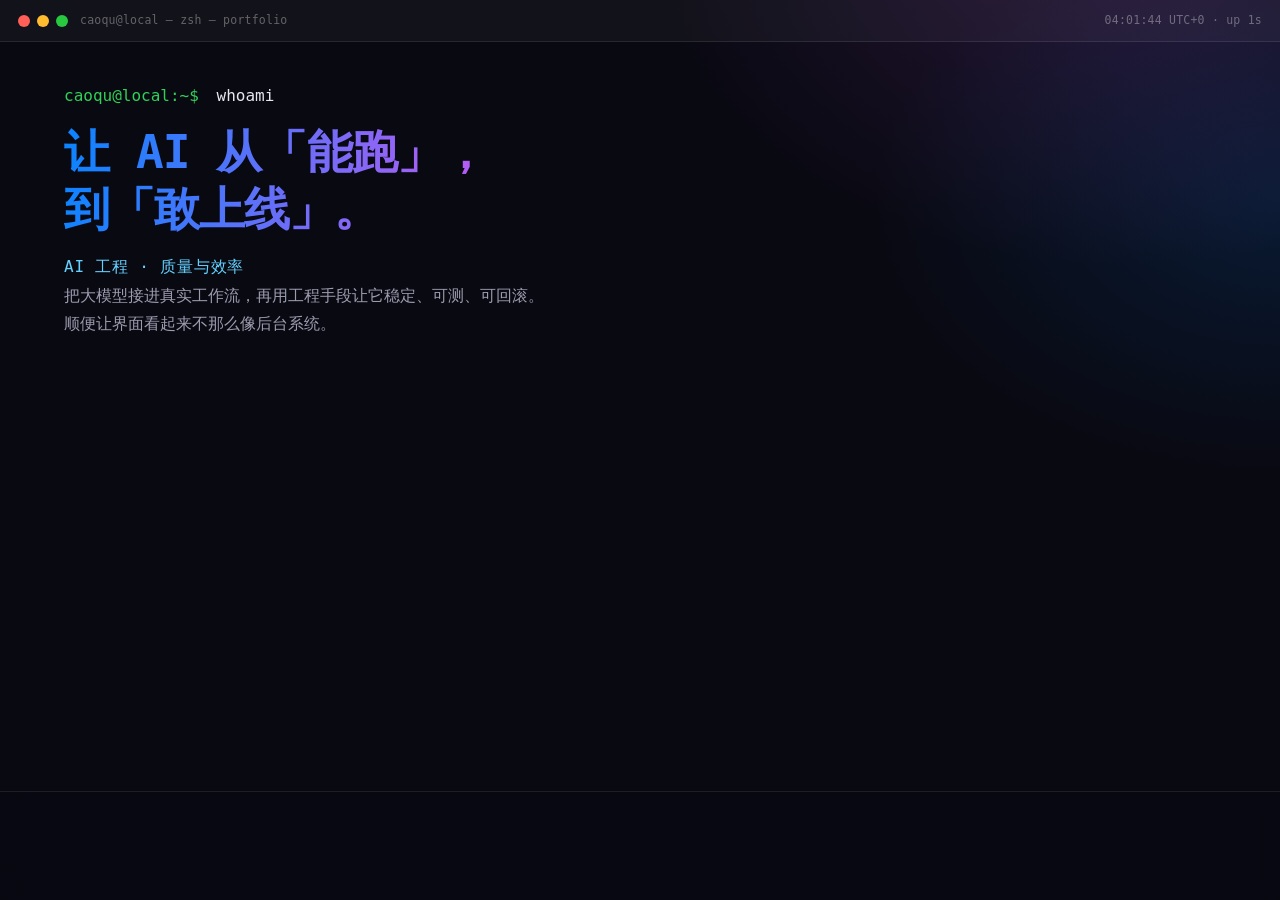
==== commit 7117689d: "命令输出改逐字流式淌出，作品录屏在终端框内默认静音循环播放" ====
--- a/index.html
+++ b/index.html
@@ -137,7 +137,7 @@
     <p class="t-lead">拖拽画布编排 Agent 与工作流。意图节点先分流，条件节点做分支，LLM 节点在没有 key 时自动降级成规则而不阻断整条流程——所以图里这条「应聘助手」开箱就能跑完。</p>
     <figure class="t-shot" data-video="assets/work-flow.mp4">
       <img src="assets/work-flow.jpg" alt="Flow Studio 工作流画布：左侧是 21 种节点面板，中间连出三条意图支路，右侧是流程设置表单" loading="lazy" />
-      <figcaption>真实运行界面 · 点图放大 / 播录屏</figcaption>
+      <figcaption>录屏当场录制 · 框内静音循环，点开可放大并开声音</figcaption>
     </figure>
     <ul class="t-ul">
       <li><b>21 种节点</b><span>LLM / Agent / 意图 / 条件 / 模板 / HTTP / 知识库 / 记忆 / 技能 / MCP / 分镜视频</span></li>
@@ -152,7 +152,7 @@
     <p class="t-lead">20 种滤镜、美颜、调参、裁剪、马赛克、贴纸、文字、涂鸦，全部在浏览器本地跑完——图片不出这台设备，服务器只负责把这几个文件发给你。</p>
     <figure class="t-shot is-phone" data-video="assets/work-meitu.mp4">
       <img src="assets/work-meitu.jpg" alt="美图工坊移动端：底部滤镜条当前选中「日系」，工具栏有滤镜、美颜、调参、马赛克、贴纸、文字、涂鸦、裁剪" loading="lazy" />
-      <figcaption>移动端竖屏 · 当场录制</figcaption>
+      <figcaption>移动端竖屏 · 框内静音循环，点开可放大并开声音</figcaption>
     </figure>
     <ul class="t-ul">
       <li><b>一条着色器管线</b><span>滤镜、美颜、调参跑在 warp → blur → color 三段上</span></li>
--- a/style.css
+++ b/style.css
@@ -362,7 +362,11 @@
   overflow: hidden;
   background: #0c0c18;
 }
-.t-shot img {
+/* 有录屏时 JS 会把 <img> 就地换成 <video>，尺寸规则两边共用，
+   所以竖屏那套 contain / 居中 / 圆角不用重写一遍 */
+.t-shot img,
+.t-shot video {
+  display: block;
   width: 100%;
   max-height: min(46vh, 420px);
   object-fit: cover;
@@ -373,7 +377,8 @@
 .t-shot.is-phone {
   background: radial-gradient(120% 90% at 50% 0%, #1d1d33 0%, #0c0c18 72%);
 }
-.t-shot.is-phone img {
+.t-shot.is-phone img,
+.t-shot.is-phone video {
   width: auto;
   max-width: min(300px, 68vw);
   max-height: min(58vh, 520px);
@@ -388,6 +393,20 @@
   font-size: 0.78em;
   letter-spacing: 0.02em;
   color: var(--dim);
+}
+
+/* ---------- 流式输出 ----------
+   还没淌到的块用 visibility 藏而不是 display:none：布局从第一帧就是终态，
+   打字期间块高不变，placeBlock 和「是不是滚到底」的判据不会被动画自己推走 */
+.t-hold { visibility: hidden; }
+.t-stream-caret {
+  display: inline-block;
+  width: 0.62em;
+  /* 负边距把自己占的宽度还回去：否则光标会把正在打的那一行提前挤折行，
+     块高就在打字过程中一点点长出来，正好破坏上面那条「布局是终态」 */
+  margin-right: -0.62em;
+  color: var(--green);
+  animation: t-blink 1s steps(1) infinite;
 }
 
 /* ---------- 放大层 ---------- */
@@ -584,7 +603,9 @@
 
 @media (prefers-reduced-motion: reduce) {
   /* 跃迁整段跳过（JS 里也判），这里兜住粒子层和灭点别被挂上来 */
-  .warp, .warp-core, .t-boot-caret { display: none; }
+  .warp, .warp-core, .t-boot-caret, .t-stream-caret { display: none; }
+  /* JS 在降级偏好下根本不挂 .t-hold，这条只是万一挂了也别把内容藏没 */
+  .t-hold { visibility: visible; }
   .t-echo, .t-block { animation: none; }
   .t-input-row::after { animation: none; }
   .lb, .t-chips button, .t-dot, .warp, .warp-core, .term .t-fade { transition: none; }
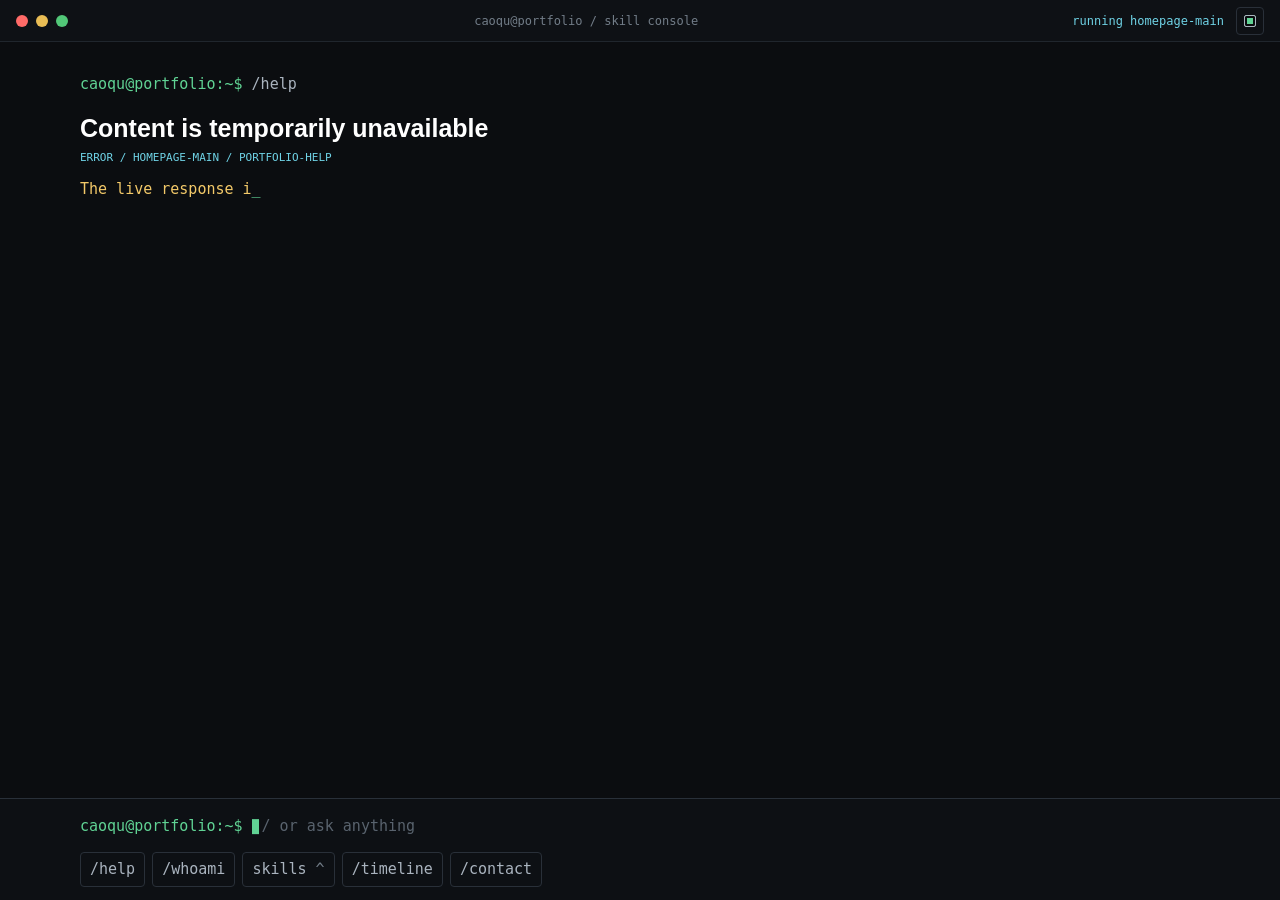
==== commit a3424162: "feat: rebuild skill-driven portfolio terminal" ====
--- a/index.html
+++ b/index.html
@@ -1,194 +1,92 @@
-<!DOCTYPE html>
-<html lang="zh-CN">
+<!doctype html>
+<html lang="en" data-theme="carbon">
 <head>
-  <meta charset="UTF-8" />
-  <meta name="viewport" content="width=device-width, initial-scale=1.0" />
-  <meta name="theme-color" content="#090912" />
-  <title>Caoqu — AI 工程 · 质量与效率</title>
-  <meta name="description" content="Caoqu 的个人主页：把大模型接进真实工作流，再用工程手段让它稳定、可测、可回滚。整站一屏终端，Flow Studio 编排画布、美图工坊、Vibe馆、小小地球侦探队。" />
-  <link rel="icon" href="data:image/svg+xml,%3Csvg xmlns='http://www.w3.org/2000/svg' viewBox='0 0 64 64'%3E%3Cdefs%3E%3ClinearGradient id='g' x1='0' y1='0' x2='1' y2='1'%3E%3Cstop offset='0' stop-color='%230A84FF'/%3E%3Cstop offset='.5' stop-color='%23BF5AF2'/%3E%3Cstop offset='1' stop-color='%23FF375F'/%3E%3C/linearGradient%3E%3C/defs%3E%3Crect width='64' height='64' rx='14' fill='url(%23g)'/%3E%3Ctext x='32' y='43' font-family='-apple-system,Helvetica,sans-serif' font-size='34' font-weight='700' fill='white' text-anchor='middle'%3EC%3C/text%3E%3C/svg%3E" />
-  <link rel="stylesheet" href="style.css" />
-  <script>document.documentElement.classList.add("js");</script>
+  <meta charset="utf-8">
+  <meta name="viewport" content="width=device-width, initial-scale=1">
+  <meta name="theme-color" content="#0b0d10">
+  <meta name="description" content="Caoqu's AI engineering portfolio, served through a skill-driven workflow.">
+  <title>Caoqu / AI Engineering Portfolio</title>
+  <link rel="stylesheet" href="style.css?v=20260924-2">
 </head>
 <body>
+  <main class="terminal" id="terminal" aria-label="Caoqu portfolio terminal">
+    <header class="terminal-bar">
+      <div class="window-actions" aria-label="Terminal window actions">
+        <button class="window-action action-clear" type="button" data-window-action="clear" aria-label="Clear output" title="Clear output"></button>
+        <button class="window-action action-collapse" type="button" data-window-action="collapse" aria-label="Collapse output" title="Collapse output"></button>
+        <button class="window-action action-expand" type="button" data-window-action="expand" aria-label="Expand output" title="Expand output"></button>
+      </div>
+      <p class="terminal-title">caoqu@portfolio / skill console</p>
+      <div class="terminal-tools">
+        <p class="terminal-status" id="terminal-status" aria-live="polite">booting</p>
+        <div class="theme-picker" id="theme-picker">
+          <button class="theme-trigger" id="theme-trigger" type="button"
+            aria-haspopup="menu" aria-expanded="false" aria-label="Choose terminal theme"
+            title="Terminal theme: Carbon">
+            <span class="theme-trigger-swatch" aria-hidden="true"></span>
+          </button>
+          <div class="theme-menu" id="theme-menu" role="menu"
+            aria-label="Terminal themes" aria-hidden="true">
+            <button type="button" role="menuitemradio" aria-checked="true" data-theme-option="carbon">
+              <span class="theme-swatch swatch-carbon" aria-hidden="true"></span><span>Carbon</span>
+            </button>
+            <button type="button" role="menuitemradio" aria-checked="false" data-theme-option="matrix">
+              <span class="theme-swatch swatch-matrix" aria-hidden="true"></span><span>Matrix</span>
+            </button>
+            <button type="button" role="menuitemradio" aria-checked="false" data-theme-option="amber">
+              <span class="theme-swatch swatch-amber" aria-hidden="true"></span><span>Amber</span>
+            </button>
+            <button type="button" role="menuitemradio" aria-checked="false" data-theme-option="solarized">
+              <span class="theme-swatch swatch-solarized" aria-hidden="true"></span><span>Solarized</span>
+            </button>
+          </div>
+        </div>
+      </div>
+    </header>
 
-  <!-- ======= 整站就是一屏终端：页面本身不滚，滚动只发生在输出区 ======= -->
-  <section class="term term-full" aria-label="caoqu 终端">
-    <div class="term-bar">
-      <span class="t-dots">
-        <button type="button" class="t-dot d-red" data-dot="clear" data-glyph="×" aria-label="清屏" title="清屏"></button>
-        <button type="button" class="t-dot d-amber" data-dot="min" data-glyph="−" aria-label="收起输出，只留输入行" title="收起输出"></button>
-        <button type="button" class="t-dot d-green" data-dot="max" data-glyph="＋" aria-label="展开输出" title="展开输出"></button>
-      </span>
-      <em class="t-tty" aria-hidden="true">caoqu@local — zsh — portfolio</em>
-      <span class="t-tty-r" id="tty-status" aria-hidden="true"></span>
-    </div>
+    <section class="terminal-output" id="terminal-output" aria-live="polite" aria-label="Command output"></section>
 
-    <div class="term-scroll" id="term-scroll">
-      <div class="t-motd">
-        <p class="t-line"><span class="t-prompt">caoqu@local:~$</span> whoami</p>
-        <h1 class="t-h1">让 AI 从「能跑」，<br />到「敢上线」。</h1>
-        <p class="t-out t-meta">AI 工程 · 质量与效率</p>
-        <p class="t-out t-desc">把大模型接进真实工作流，再用工程手段让它稳定、可测、可回滚。<br />顺便让界面看起来不那么像后台系统。</p>
-        <p class="t-line"><span class="t-prompt">caoqu@local:~$</span> ls works/</p>
-        <p class="t-out t-files">
-          <button type="button" data-cmd="open flow-studio">flow-studio/</button><button type="button" data-cmd="open meitu-web">meitu-web/</button><button type="button" data-cmd="open vibe-works">vibe-works/</button><button type="button" data-cmd="open kid-earth">kid-earth/</button>
-        </p>
-        <p class="t-out t-note"># 点上面任一个项目名，案例直接打进这块屏；不想打字就点下面的建议词。</p>
-        <p class="t-out t-note"># 纯静态三件套 · 零依赖 · 零构建 · © 2026 Caoqu</p>
+    <footer class="terminal-footer">
+      <div class="slash-palette" id="slash-palette" hidden>
+        <p class="palette-label">Available commands</p>
+        <div id="slash-options" role="listbox" aria-label="Available commands"></div>
       </div>
-      <div id="term-out" aria-live="polite"></div>
-      <!-- 没 JS 时输入行和按钮都是隐藏的吗？那这块空着会像坏了：给一句实话 -->
-      <noscript>
-        <p class="t-noscript">这台终端要开 JavaScript 才能敲命令。上面那段门牌不依赖脚本，
-          四个项目的名字也在；案例正文写在页面的 &lt;template&gt; 里，开了脚本才会被搬进屏幕。</p>
-      </noscript>
-    </div>
 
-    <div class="term-foot">
-      <form class="t-line t-input-row is-empty" id="term-form" autocomplete="off">
-        <label class="t-sr" for="term-input">终端命令</label>
-        <span class="t-prompt" aria-hidden="true">caoqu@local:~$</span>
-        <input type="text" id="term-input" name="cmd" placeholder="试着输入 works" spellcheck="false" autocapitalize="off" />
-        <span class="t-measure" id="term-measure" aria-hidden="true"></span>
+      <ol class="command-queue" id="command-queue" role="status"
+        aria-live="polite" aria-label="等待执行的消息" hidden></ol>
+
+      <form class="command-line" id="command-form" autocomplete="off">
+        <label class="sr-only" for="command-input">Command or question</label>
+        <span class="prompt" aria-hidden="true">caoqu@portfolio:~$</span>
+        <span class="command-input-shell">
+          <input id="command-input" name="command" type="text" maxlength="2000"
+            placeholder="/ or ask anything" spellcheck="false"
+            autocapitalize="off" aria-controls="slash-palette" aria-expanded="false">
+          <span class="idle-caret" aria-hidden="true"></span>
+        </span>
       </form>
-      <p class="t-chips" id="term-chips">
-        <button type="button" data-cmd="help">help</button>
-        <button type="button" data-cmd="works">works</button>
-        <button type="button" data-cmd="skills">能力</button>
-        <button type="button" data-cmd="timeline">轨迹</button>
-        <button type="button" data-cmd="contact">联系</button>
-      </p>
-    </div>
-  </section>
 
-  <!-- ======= 内容源：命令的输出全部从这里 clone =======
-       <template> 是惰性的：不渲染、图也不发请求。所以「案例正文写在 HTML 里、
-       终端只是把它搬进屏」这件事，不用拿「页面上摊一整屏长文」去换。
-       改文案不用碰 main.js，终端也就没法反过来讲一套假话。 -->
-  <template id="sec-whoami">
-    <p class="t-lead">白天我在一家在线旅行平台做客服与工单方向的工程，工作是把 AI 接进真实的业务流程，同时守住它的质量底线；下班后我维护一套自己的 AI 工程小生态——一个编排画布、两个零依赖的小站、一个给 4 岁孩子做的全栈启蒙站，和一个越写越长的知识库。</p>
-    <p class="t-lead">技术选型偏好很一致：免构建、单机能跑、依赖越少越好。没有 <code>node_modules</code>，就没有供应链风险，也不会有人打开一个页面要等三秒转圈。宁可手写一个着色器，也不想为一个渐变去装两百个包。</p>
-    <p class="t-quote">模型的天花板一直在涨，<br />但产品的地板得有人铺。</p>
-  </template>
+      <nav class="command-nav" aria-label="Portfolio commands">
+        <button type="button" data-command="/help">/help</button>
+        <button type="button" data-command="/whoami">/whoami</button>
+        <div class="skills-menu" id="skills-menu">
+          <button type="button" id="skills-trigger" aria-haspopup="menu" aria-expanded="false">skills</button>
+          <div class="skills-popover" role="menu" aria-label="Skills commands" aria-hidden="true">
+            <button type="button" role="menuitem" data-command="/works">/works</button>
+            <button type="button" role="menuitem" data-command="/jobs">/jobs</button>
+          </div>
+        </div>
+        <button type="button" data-command="/timeline">/timeline</button>
+        <button type="button" data-command="/contact">/contact</button>
+      </nav>
+    </footer>
+  </main>
 
-  <template id="sec-skills">
-    <h2 class="t-h2">能力。<span>都长在项目上。</span></h2>
-    <ul class="t-ul">
-      <li><b>Agent 编排与运行时</b><span>Flow Studio 的 21 种节点：LLM、Agent、意图分流、条件、模板、HTTP、知识库、记忆、技能、MCP、工具、视频分镜。条件表达式跑在受限 AST 沙箱里，只允许比较、布尔、算术和点号取值，直接拒绝函数调用与属性逃逸。</span></li>
-      <li><b>质量与可靠性</b><span>223 个测试用例覆盖引擎分支、防环、降级和整套 API。但我更信真实链路：把服务起起来、浏览器打开、亲手点一遍，往往比一片绿色的 mock 测试更早发现问题。</span></li>
-      <li><b>零依赖前端</b><span>不装包也能做动效：原生 JS 写的 SVG 贝塞尔连线画布、Canvas 动画引擎、手写的 WebGL 着色器。构建步骤为零，部署就是拷文件。</span></li>
-      <li><b>抓取与数据分析</b><span>job_agent 适配多家招聘站点，逐日快照进 SQLite，做趋势分析与 0–100 匹配评分。没凭据、没网、没 key 的时候，用种子数据也能把全链路跑通。</span></li>
-      <li><b>设计与审美</b><span>留白、层次、秩序感。克制是一种力量，每一个微交互都得说得出自己为什么在这里。</span></li>
-    </ul>
-    <p class="t-dim">Python · FastAPI · pytest · WebGL · SQLite · 端到端真实链路验收</p>
-  </template>
-
-  <template id="sec-stats">
-    <h2 class="t-h2">数字。<span>旁边写了怎么量的。</span></h2>
-    <dl class="t-cols t-nums">
-      <dt class="t-hl"><span class="stat-num" data-target="21">0</span></dt>
-      <dd>种编排节点类型<span class="t-by">grep -c NODE_KIND engine/nodes.py</span></dd>
-      <dt class="t-hl"><span class="stat-num" data-target="223">0</span></dt>
-      <dd>个自动化测试用例<span class="t-by">pytest --collect-only -q</span></dd>
-      <dt class="t-hl"><span class="stat-num" data-target="696">0</span></dt>
-      <dd>篇结构化知识沉淀<span class="t-by">find wiki -name '*.md' | wc -l</span></dd>
-      <dt class="t-hl"><span class="stat-num" data-target="16">0</span></dt>
-      <dd>个持续跟踪的项目<span class="t-by">sqlite3 job_agent.db 'select count(*) from projects'</span></dd>
-    </dl>
-    <p class="t-dim">数字会过期，命令不会——改数之前先把命令重跑一遍。</p>
-  </template>
-
-  <template id="sec-timeline">
-    <h2 class="t-h2">轨迹。<span>按时间，不按职级。</span></h2>
-    <ul class="t-tl">
-      <li><span class="t-year">2026 · 09</span><b>Flow Studio 从画布长成平台</b><p>在编排引擎之上补齐记忆、技能、知识库、MCP 客户端、评测与可观测，节点类型扩到 21 种；画布仍然是零构建单页，Pointer Events 一套代码同时吃鼠标和触摸。</p></li>
-      <li><span class="t-year">2026 · 09</span><b>两个零依赖小站上线</b><p>美图工坊把滤镜、美颜、裁剪、涂鸦、贴纸全塞进浏览器本地跑；Vibe馆 用 Python 标准库撑起一个带审核队列的作品社区，前端一个包都不装。</p></li>
-      <li><span class="t-year">2026 · 08</span><b>读源码：开源 Agent Runtime</b><p>把 DeepSeek 开源的 Agent Harness 拆开看——插件化的运行时容器、追加式会话事件日志、provider-neutral 的模型层和统一 Tool Runtime，落成一组架构笔记。</p></li>
-      <li><span class="t-year">2026 · 06</span><b>给 4 岁孩子做一个地球启蒙站</b><p>小小地球侦探队：不认字也能玩。Canvas 场景分章播放、语音朗读、点大图案答题，答对有庆祝动效；后来又长出一套 three.js 小游戏模式。六套课程、39 个章节。</p></li>
-      <li><span class="t-year">2026 · 05</span><b>开始把一切写进知识库</b><p>踩过的坑、验过的链路、读过的源码，全部结构化成带来源与置信度的 Markdown 笔记。从此排查同一个问题不用翻聊天记录——现在 696 篇。</p></li>
-    </ul>
-  </template>
-
-  <template id="sec-contact">
-    <h2 class="t-h2">下一步。<span>一起做点酷的。</span></h2>
-    <p class="t-lead">无论是有意思的项目、值得聊的想法，还是一份新机会，都欢迎来找我。代码都在 Gitee 上，想聊具体实现，直接开 issue 也行。</p>
-    <p class="t-links"><a class="t-ext" href="https://gitee.com/caoqu" target="_blank" rel="noopener">gitee.com/caoqu ↗</a></p>
-    <p class="t-dim">工作里那套客服与工单的 AI 系统不在这里贴图——内部系统，截图和数据都不外传。</p>
-  </template>
-
-  <template id="sec-works">
-    <h2 class="t-h2">作品。<span>都是真的在跑的。</span></h2>
-    <p class="t-lead">四个自己写、自己部署、自己每天在用的项目。截图来自真实运行界面，录屏是当场录的。</p>
-    <dl class="t-cols">
-      <dt><button type="button" class="t-cmd" data-cmd="open flow-studio">flow-studio</button></dt>
-      <dd>Agent 与工作流编排画布</dd>
-      <dt><button type="button" class="t-cmd" data-cmd="open meitu-web">meitu-web</button></dt>
-      <dd>浏览器本地跑的图像处理</dd>
-      <dt><button type="button" class="t-cmd" data-cmd="open vibe-works">vibe-works</button></dt>
-      <dd>标准库撑起来的作品社区</dd>
-      <dt><button type="button" class="t-cmd" data-cmd="open kid-earth">kid-earth</button></dt>
-      <dd>给 4 岁孩子做的全栈启蒙站</dd>
-    </dl>
-  </template>
-
-  <template id="proj-flow-studio">
-    <h2 class="t-h2">Flow Studio<span>Python · FastAPI · 零构建画布</span></h2>
-    <p class="t-lead">拖拽画布编排 Agent 与工作流。意图节点先分流，条件节点做分支，LLM 节点在没有 key 时自动降级成规则而不阻断整条流程——所以图里这条「应聘助手」开箱就能跑完。</p>
-    <figure class="t-shot" data-video="assets/work-flow.mp4">
-      <img src="assets/work-flow.jpg" alt="Flow Studio 工作流画布：左侧是 21 种节点面板，中间连出三条意图支路，右侧是流程设置表单" loading="lazy" />
-      <figcaption>录屏当场录制 · 框内静音循环，点开可放大并开声音</figcaption>
-    </figure>
-    <ul class="t-ul">
-      <li><b>21 种节点</b><span>LLM / Agent / 意图 / 条件 / 模板 / HTTP / 知识库 / 记忆 / 技能 / MCP / 分镜视频</span></li>
-      <li><b>一句话触发</b><span>外部主 agent 调 <code>/api/agent/chat</code> 即可路由到整条流程</span></li>
-      <li><b>223 个 pytest 用例</b><span>覆盖引擎防环、降级与整套 API</span></li>
-    </ul>
-    <p class="t-run"><b>$</b> pytest --collect-only -q<em>223 tests collected in 0.21s</em></p>
-  </template>
-
-  <template id="proj-meitu-web">
-    <h2 class="t-h2">美图工坊<span>纯静态 · WebGL · 无后端</span></h2>
-    <p class="t-lead">20 种滤镜、美颜、调参、裁剪、马赛克、贴纸、文字、涂鸦，全部在浏览器本地跑完——图片不出这台设备，服务器只负责把这几个文件发给你。</p>
-    <figure class="t-shot is-phone" data-video="assets/work-meitu.mp4">
-      <img src="assets/work-meitu.jpg" alt="美图工坊移动端：底部滤镜条当前选中「日系」，工具栏有滤镜、美颜、调参、马赛克、贴纸、文字、涂鸦、裁剪" loading="lazy" />
-      <figcaption>移动端竖屏 · 框内静音循环，点开可放大并开声音</figcaption>
-    </figure>
-    <ul class="t-ul">
-      <li><b>一条着色器管线</b><span>滤镜、美颜、调参跑在 warp → blur → color 三段上</span></li>
-      <li><b>导出走 toBlob</b><span>从打开到存图没有一次网络上传</span></li>
-    </ul>
-    <p class="t-run"><b>$</b> grep -c "id: '" js/filters.js<em>21（20 种滤镜 + 原图）</em></p>
-  </template>
-
-  <template id="proj-vibe-works">
-    <h2 class="t-h2">Vibe馆<span>Python 标准库 · 社区 · 审核流</span></h2>
-    <p class="t-lead">vibe coding 作品社区：输入咒语时右侧实时长出作品卡预览，投稿进审核队列，详情页按图文自动交替排版。后端只用标准库，数据存一个 JSON 文件。</p>
-    <figure class="t-shot">
-      <img src="assets/work-vibe.jpg" alt="Vibe馆 首页：一句话造一个东西，左侧咒语输入框，右侧实时生成三张作品卡预览" loading="lazy" />
-      <figcaption>真实运行界面 · 点图放大</figcaption>
-    </figure>
-    <ul class="t-ul">
-      <li><b>无封面也不空</b><span>不传封面时按咒语生成一张 aura 渐变卡</span></li>
-      <li><b>自动排版</b><span>每件作品最多带 12 个系统页面，图左图右自动轮转</span></li>
-    </ul>
-    <p class="t-run"><b>$</b> wc -l server.py storage.py<em>774 total · 零第三方依赖</em></p>
-  </template>
-
-  <template id="proj-kid-earth">
-    <h2 class="t-h2">小小地球侦探队<span>Next.js · three.js · SQLite</span></h2>
-    <p class="t-lead">给 4 岁孩子做的：不用认字也能玩。看场景动画、点大图案、答对了放庆祝动效；学习线之外还长出一套 three.js 小游戏模式。六套课程从「大海晒太阳」讲到「揭秘地球」。</p>
-    <figure class="t-shot">
-      <img src="assets/work-kid.jpg" alt="小小地球侦探队 答题闯关：线索抽屉里一道三个大图案选项的题目，右侧是家长陪玩提示" loading="lazy" />
-      <figcaption>真实运行界面 · 点图放大</figcaption>
-    </figure>
-    <ul class="t-ul">
-      <li><b>内容进库，C 端读快照</b><span>课程、章节、发布状态进 SQLite，运营后台改完 C 端读已发布快照</span></li>
-      <li><b>苏格拉底式题目</b><span>先看线索、再猜现象、最后说理由</span></li>
-    </ul>
-    <p class="t-run"><b>$</b> sqlite3 app.db "select count(*) from course_chapters"<em>39 章节 / 6 套已发布课程</em></p>
-  </template>
-
-  <script src="main.js"></script>
+  <noscript>This portfolio needs JavaScript to run its public workflow.</noscript>
+  <script src="site-config.js?v=20260923-3"></script>
+  <script src="media-map.js?v=20260923-3"></script>
+  <script src="content-snapshot.js?v=20260923-3"></script>
+  <script src="portfolio-core.js?v=20260924-4"></script>
+  <script src="main.js?v=20260924-2"></script>
 </body>
 </html>
--- a/style.css
+++ b/style.css
@@ -1,612 +1,1068 @@
-/* =====================================================
-   Caoqu — 个人主页 · 整站一屏终端
-   Palette: 深色底 #090912 / 正文 #e7e7f0 / 次级 #b7b7c6
-            绿 #30d158 黄 #ffd60a 红 #ff6961 青 #64d2ff
-            极光渐变 #0A84FF→#BF5AF2→#FF375F→#FF9F0A
-   页面本身不滚（body overflow:hidden），滚动只发生在 .term-scroll；
-   内容源全在 index.html 的 <template> 里，命令只负责 clone 进 #term-out。
-   ===================================================== */
-
 :root {
-  --term-bg: #090912;
-  --text: #e7e7f0;
-  --text-2: #b7b7c6;
-  --dim: rgba(255, 255, 255, 0.42);
-  --green: #30d158;
-  --amber: #ffd60a;
-  --red: #ff6961;
-  --cyan: #64d2ff;
-  --hairline: rgba(255, 255, 255, 0.09);
-  --ease: cubic-bezier(0.28, 0.11, 0.32, 1);
-  --aurora: linear-gradient(100deg, #0a84ff 0%, #bf5af2 38%, #ff375f 72%, #ff9f0a 100%);
-  --mono: ui-monospace, "SF Mono", SFMono-Regular, "JetBrains Mono", Menlo, Consolas,
-    "PingFang SC", "Hiragino Sans GB", "Microsoft YaHei", monospace;
-}
-
-* { margin: 0; padding: 0; box-sizing: border-box; }
-
-html { -webkit-text-size-adjust: 100%; }
-
+  color-scheme: dark;
+  --bg: #0b0d10;
+  --surface: #11151a;
+  --surface-strong: #171c22;
+  --line: #293039;
+  --line-soft: #20262d;
+  --text: #e8edf2;
+  --text-soft: #aab4bf;
+  --muted: #727d88;
+  --green: #60d394;
+  --cyan: #6fd3e6;
+  --yellow: #f3c969;
+  --red: #ff7a85;
+  --blue: #7da7f7;
+  --heading: #ffffff;
+  --bar-bg: #0e1115;
+  --footer-bg: rgba(14, 17, 21, 0.98);
+  --hover-bg: #111a20;
+  --selection-bg: #202932;
+  --media-bg: #080a0d;
+  --placeholder: #59636e;
+  --scrollbar: #37414b;
+  --overlay-bg: rgba(4, 6, 8, 0.94);
+  --shadow: rgba(0, 0, 0, 0.5);
+  --mono: "SFMono-Regular", "Cascadia Code", "Roboto Mono", Menlo, Consolas,
+    "PingFang SC", "Hiragino Sans GB", monospace;
+  --sans: -apple-system, BlinkMacSystemFont, "Segoe UI", "PingFang SC",
+    "Hiragino Sans GB", sans-serif;
+}
+
+:root[data-theme="matrix"] {
+  --bg: #030705;
+  --surface: #07100a;
+  --surface-strong: #0a180e;
+  --line: #1c4929;
+  --line-soft: #12331d;
+  --text: #c7ffd0;
+  --text-soft: #8ed49a;
+  --muted: #5f946b;
+  --green: #39ff6f;
+  --cyan: #75ff93;
+  --yellow: #d9ee72;
+  --red: #ff7575;
+  --blue: #72d98a;
+  --heading: #e4ffe8;
+  --bar-bg: #040b06;
+  --footer-bg: rgba(4, 11, 6, 0.98);
+  --hover-bg: #0c2112;
+  --selection-bg: #12391c;
+  --media-bg: #010402;
+  --placeholder: #4f7c58;
+  --scrollbar: #205c31;
+  --overlay-bg: rgba(1, 5, 2, 0.95);
+  --shadow: rgba(0, 0, 0, 0.68);
+}
+
+:root[data-theme="amber"] {
+  --bg: #0e0902;
+  --surface: #171005;
+  --surface-strong: #211708;
+  --line: #573b0c;
+  --line-soft: #382706;
+  --text: #ffd997;
+  --text-soft: #d3a84f;
+  --muted: #92702d;
+  --green: #ffb000;
+  --cyan: #ffc34f;
+  --yellow: #ffda73;
+  --red: #ff7b54;
+  --blue: #e6a73a;
+  --heading: #fff0c4;
+  --bar-bg: #100b03;
+  --footer-bg: rgba(16, 11, 3, 0.98);
+  --hover-bg: #291b07;
+  --selection-bg: #3a2708;
+  --media-bg: #080500;
+  --placeholder: #765824;
+  --scrollbar: #62420e;
+  --overlay-bg: rgba(8, 5, 0, 0.95);
+  --shadow: rgba(0, 0, 0, 0.66);
+}
+
+:root[data-theme="solarized"] {
+  --bg: #002b36;
+  --surface: #073642;
+  --surface-strong: #0b3f4b;
+  --line: #31545d;
+  --line-soft: #174550;
+  --text: #eee8d5;
+  --text-soft: #a7aaa0;
+  --muted: #71888c;
+  --green: #859900;
+  --cyan: #2aa198;
+  --yellow: #b58900;
+  --red: #dc322f;
+  --blue: #268bd2;
+  --heading: #fdf6e3;
+  --bar-bg: #00252e;
+  --footer-bg: rgba(0, 37, 46, 0.98);
+  --hover-bg: #0b414c;
+  --selection-bg: #174b55;
+  --media-bg: #001f27;
+  --placeholder: #657b83;
+  --scrollbar: #3b6068;
+  --overlay-bg: rgba(0, 30, 38, 0.95);
+  --shadow: rgba(0, 20, 26, 0.66);
+}
+
+* {
+  box-sizing: border-box;
+}
+
+html,
 body {
+  width: 100%;
   height: 100%;
+  margin: 0;
+}
+
+body {
   overflow: hidden;
-  background: var(--term-bg);
+  background: var(--bg);
   color: var(--text);
-  font: 400 clamp(13.5px, 1.05vw + 9px, 16px) / 1.8 var(--mono);
+  font: 400 15px/1.7 var(--mono);
   -webkit-font-smoothing: antialiased;
   text-rendering: optimizeLegibility;
 }
 
-::selection { background: rgba(10, 132, 255, 0.34); color: #fff; }
-
-a, button { -webkit-tap-highlight-color: transparent; }
-ul { list-style: none; }
-img { display: block; max-width: 100%; }
-
-:focus-visible {
-  outline: 2px solid rgba(100, 210, 255, 0.8);
+button,
+input {
+  font: inherit;
+  letter-spacing: 0;
+}
+
+button {
+  color: inherit;
+}
+
+button,
+a,
+input {
+  -webkit-tap-highlight-color: transparent;
+}
+
+button:focus-visible,
+input:focus-visible,
+[tabindex]:focus-visible,
+a:focus-visible {
+  outline: 2px solid var(--cyan);
   outline-offset: 2px;
-  border-radius: 3px;
-}
-
-.t-sr {
+}
+
+[hidden] {
+  display: none !important;
+}
+
+.sr-only {
   position: absolute;
   width: 1px;
   height: 1px;
+  padding: 0;
+  margin: -1px;
   overflow: hidden;
-  clip-path: inset(50%);
+  clip: rect(0, 0, 0, 0);
   white-space: nowrap;
-}
-
-/* ---------- 终端外框：占满一屏，纵向三段 ---------- */
-
-.term {
-  position: relative;
-  z-index: 1;
+  border: 0;
+}
+
+.terminal {
+  width: 100%;
+  min-width: 0;
+  max-width: 100%;
   height: 100vh;
   height: 100svh;
+  display: grid;
+  grid-template-columns: minmax(0, 1fr);
+  grid-template-rows: 42px minmax(0, 1fr) auto;
+  background-color: var(--bg);
+  isolation: isolate;
+}
+
+.terminal.is-collapsed {
+  grid-template-rows: 42px 0 auto;
+}
+
+.terminal-bar {
+  position: relative;
+  z-index: 8;
+  display: grid;
+  grid-template-columns: 84px minmax(0, 1fr) auto;
+  align-items: center;
+  min-width: 0;
+  width: 100%;
+  padding: 0 16px;
+  border-bottom: 1px solid var(--line-soft);
+  background: var(--bar-bg);
+}
+
+.window-actions {
   display: flex;
-  flex-direction: column;
-  overflow: hidden;
-  background:
-    radial-gradient(760px 520px at 88% -6%, rgba(191, 90, 242, 0.16), rgba(191, 90, 242, 0) 62%),
-    radial-gradient(680px 460px at 100% 22%, rgba(10, 132, 255, 0.14), rgba(10, 132, 255, 0) 60%),
-    var(--term-bg);
-}
-
-/* ---------- 标题栏：三个点是真的窗口按钮 ---------- */
-
-.term-bar {
-  flex: none;
-  height: 42px;
-  display: flex;
-  align-items: center;
-  gap: 12px;
-  padding: 0 clamp(12px, 2.4vw, 18px);
-  background: rgba(255, 255, 255, 0.035);
-  border-bottom: 1px solid var(--hairline);
-}
-.t-dots { display: flex; align-items: center; gap: 7px; flex: none; }
-.t-dot {
+  gap: 8px;
+}
+
+.window-action {
   width: 12px;
   height: 12px;
   padding: 0;
   border: 0;
   border-radius: 50%;
-  display: grid;
-  place-items: center;
   cursor: pointer;
-  font: 700 10px / 1 var(--mono);
-  color: rgba(0, 0, 0, 0.55);
-  transition: filter 0.2s ease;
-}
-.d-red { background: #ff5f57; }
-.d-amber { background: #febc2e; }
-.d-green { background: #28c840; }
-/* 平时 ::after 是空串：按钮还在栅格里居中，只是没字，所以不必另写 display */
-.t-dot::after { content: ""; }
-@media (hover: hover) {
-  .t-dot:hover::after,
-  .t-dot:focus-visible::after { content: attr(data-glyph); }
-  .t-dot:hover { filter: brightness(1.1); }
-}
-/* 没 JS 时红绿灯没有宿主可点，藏起来比留三个假按钮诚实 */
-html:not(.js) .t-dots { visibility: hidden; }
-
-.t-tty {
-  font-style: normal;
-  font-size: 11.5px;
-  letter-spacing: 0.02em;
-  color: rgba(255, 255, 255, 0.34);
+}
+
+.action-clear { background: #ff6b68; }
+.action-collapse { background: #e9bd55; }
+.action-expand { background: #52c878; }
+
+.terminal-title,
+.terminal-status {
+  margin: 0;
+  color: var(--muted);
+  font-size: 12px;
+  line-height: 1;
   white-space: nowrap;
+}
+
+.terminal-title {
   overflow: hidden;
   text-overflow: ellipsis;
-}
-.t-tty-r {
-  margin-left: auto;
+  text-align: center;
+}
+
+.terminal-status {
+  color: var(--cyan);
+  font-variant-numeric: tabular-nums;
+}
+
+.terminal-tools {
+  display: flex;
+  align-items: center;
+  justify-content: flex-end;
+  gap: 12px;
+}
+
+.theme-picker {
+  position: relative;
+}
+
+.theme-trigger {
+  width: 28px;
+  height: 28px;
+  padding: 0;
+  display: grid;
+  place-items: center;
+  border: 1px solid var(--line);
+  border-radius: 4px;
+  background: transparent;
+  cursor: pointer;
+}
+
+.theme-trigger:hover,
+.theme-trigger[aria-expanded="true"] {
+  border-color: var(--cyan);
+  background: var(--hover-bg);
+}
+
+.theme-trigger-swatch {
+  width: 12px;
+  height: 12px;
+  border: 1px solid var(--text-soft);
+  border-radius: 2px;
+  background: var(--green);
+  box-shadow: inset 0 0 0 2px var(--bg);
+}
+
+.theme-menu {
+  position: absolute;
+  top: calc(100% + 7px);
+  right: 0;
+  z-index: 14;
+  width: 156px;
+  padding: 6px;
+  display: grid;
+  gap: 3px;
+  border: 1px solid var(--line);
+  border-radius: 6px;
+  background: var(--surface-strong);
+  box-shadow: 0 16px 38px var(--shadow);
+  opacity: 0;
+  visibility: hidden;
+  pointer-events: none;
+  transform: translateY(-7px);
+  transition: opacity 140ms ease, transform 140ms ease, visibility 0s linear 140ms;
+}
+
+.theme-picker.is-open .theme-menu {
+  opacity: 1;
+  visibility: visible;
+  pointer-events: auto;
+  transform: translateY(0);
+  transition-delay: 0s;
+}
+
+.theme-menu button {
+  min-height: 34px;
+  padding: 5px 7px;
+  display: grid;
+  grid-template-columns: 16px minmax(0, 1fr);
+  align-items: center;
+  gap: 8px;
+  border: 1px solid transparent;
+  border-radius: 4px;
+  background: transparent;
+  color: var(--text-soft);
+  text-align: left;
+  cursor: pointer;
+}
+
+.theme-menu button:hover,
+.theme-menu button:focus-visible,
+.theme-menu button[aria-checked="true"] {
+  border-color: var(--line);
+  background: var(--hover-bg);
+  color: var(--text);
+}
+
+.theme-menu button[aria-checked="true"] {
+  border-color: var(--cyan);
+}
+
+.theme-swatch {
+  width: 12px;
+  height: 12px;
+  border: 1px solid rgba(255, 255, 255, 0.24);
+  border-radius: 2px;
+}
+
+.swatch-carbon { background: #60d394; }
+.swatch-matrix { background: #39ff6f; }
+.swatch-amber { background: #ffb000; }
+.swatch-solarized { background: #2aa198; }
+
+.terminal-output {
+  width: 100%;
+  min-width: 0;
+  min-height: 0;
+  overflow: auto;
+  overscroll-behavior: contain;
+  scroll-behavior: smooth;
+  padding: 30px max(22px, calc((100% - 1120px) / 2)) 36px;
+  scrollbar-color: var(--scrollbar) transparent;
+  scrollbar-width: thin;
+}
+
+.terminal-output:empty::before {
+  content: "Connecting to homepage-main...";
+  color: var(--muted);
+}
+
+.command-result {
+  max-width: 1024px;
+  padding: 0 0 22px;
+  margin: 0 0 18px;
+  border: 0;
+}
+
+.command-result:last-child {
+  margin-bottom: 0;
+}
+
+.thinking-status {
+  display: flex;
+  align-items: center;
+  margin: 14px 0 0;
+  color: var(--muted);
+  font-family: var(--sans);
+  font-size: 14px;
+  line-height: 1.5;
+}
+
+.thinking-spinner {
+  display: inline-block;
+  width: 13px;
+  height: 13px;
+  margin-left: 7px;
   flex: none;
-  font-size: 11.5px;
-  font-variant-numeric: tabular-nums;
-  letter-spacing: 0.02em;
-  color: rgba(255, 255, 255, 0.34);
+  border: 2px solid var(--line);
+  border-top-color: var(--cyan);
+  border-right-color: var(--cyan);
+  border-radius: 50%;
+  animation: spinner-rotate 0.78s linear infinite;
+}
+
+.echo-line,
+.artifact-meta,
+.artifact-summary,
+.artifact-text,
+.artifact-caption,
+.palette-label {
+  margin: 0;
+}
+
+.echo-line {
+  color: var(--text-soft);
+  white-space: pre-wrap;
+  overflow-wrap: anywhere;
+}
+
+.prompt {
+  color: var(--green);
   white-space: nowrap;
 }
 
-/* ---------- 输出区：全站唯一的滚动容器 ---------- */
-
-.term-scroll {
-  flex: 1 1 auto;
-  min-height: 0;
-  overflow-y: auto;
-  /* 这里用 contain 才是对的：外层已经没有滚动条可逃（body overflow:hidden），
-     「嵌套滚动滚不出去」的风险本来只存在于双滚动 */
-  overscroll-behavior: contain;
-  scrollbar-width: thin;
-  scrollbar-color: rgba(255, 255, 255, 0.18) transparent;
-  padding: clamp(22px, 4.4vh, 44px) clamp(18px, 5vw, 76px) 28px;
-}
-.term-scroll::-webkit-scrollbar { width: 9px; }
-.term-scroll::-webkit-scrollbar-thumb {
-  background: rgba(255, 255, 255, 0.16);
-  border-radius: 8px;
-}
-
-/* 黄点收起输出：只留标题栏和输入行 */
-.term.is-min .term-scroll { display: none; }
-
-/* ---------- 行内通用 ---------- */
-
-.t-line { white-space: pre-wrap; word-break: break-word; }
-.t-prompt { color: var(--green); margin-right: 8px; }
-.t-out { color: #d4d4e2; }
-.t-dim { color: var(--dim); }
-.t-note { color: rgba(255, 255, 255, 0.36); }
-.t-ok { color: var(--green); }
-.t-err { color: var(--red); }
-.t-hl { color: var(--amber); }
-.t-link { color: var(--cyan); }
-.t-meta { color: var(--cyan); letter-spacing: 0.05em; }
-.t-desc { color: #9c9cb0; }
-.t-block p + p { margin-top: 2px; }
-
-code {
-  font: 500 0.88em / 1.4 var(--mono);
-  padding: 1px 5px;
-  border-radius: 5px;
-  background: rgba(255, 255, 255, 0.1);
-  color: #f0d9b8;
-}
-
-/* ---------- MOTD：整站唯一的门牌，开机时逐字敲出来 ---------- */
-
-.t-motd { flex: none; }
-
-.t-h1 {
-  margin: 14px 0 16px;
-  font-size: clamp(30px, 3.6vw, 56px);
+.artifact-title {
+  margin: 14px 0 0;
+  color: var(--heading);
+  font-family: var(--sans);
+  font-size: 25px;
+  line-height: 1.3;
   font-weight: 700;
-  line-height: 1.22;
-  letter-spacing: -0.02em;
-  background: var(--aurora);
-  -webkit-background-clip: text;
-  background-clip: text;
-  -webkit-text-fill-color: transparent;
-  color: transparent;
-}
-
-.t-files { display: flex; flex-wrap: wrap; gap: 2px 18px; }
-.t-files button {
-  border: 0;
-  padding: 0;
-  background: none;
-  font: inherit;
+  letter-spacing: 0;
+}
+
+.artifact-meta {
+  margin-top: 6px;
   color: var(--cyan);
+  font-size: 11px;
+  line-height: 1.4;
+  overflow-wrap: anywhere;
+}
+
+.artifact-summary {
+  max-width: 78ch;
+  margin-top: 14px;
+  color: var(--text-soft);
+  font-family: var(--sans);
+  font-size: 16px;
+  line-height: 1.75;
+  white-space: pre-wrap;
+}
+
+.artifact-text {
+  max-width: 92ch;
+  margin-top: 12px;
+  color: var(--text);
+  white-space: pre-wrap;
+  overflow-wrap: anywhere;
+}
+
+.tone-success { color: var(--green); }
+.tone-warning { color: var(--yellow); }
+.tone-error { color: var(--red); }
+.tone-meta { color: var(--cyan); }
+.tone-muted { color: var(--muted); }
+
+.stream-caret {
+  color: var(--green);
+  animation: blink 0.9s steps(1) infinite;
+}
+
+.is-streaming {
+  display: grid;
+}
+
+.is-streaming > span {
+  grid-area: 1 / 1;
+}
+
+.stream-reserve {
+  visibility: hidden;
+  pointer-events: none;
+}
+
+.artifact-html {
+  max-width: 92ch;
+  margin-top: 16px;
+  color: var(--text-soft);
+  font-family: var(--sans);
+}
+
+.artifact-html h2,
+.artifact-html h3 {
+  margin: 20px 0 8px;
+  color: var(--heading);
+  font-size: 18px;
+  line-height: 1.35;
+  letter-spacing: 0;
+}
+
+.artifact-html p,
+.artifact-html ul,
+.artifact-html ol,
+.artifact-html dl,
+.artifact-html pre,
+.artifact-html table,
+.artifact-html blockquote {
+  margin: 10px 0 0;
+}
+
+.artifact-html ul,
+.artifact-html ol {
+  padding-left: 22px;
+}
+
+.artifact-html code,
+.artifact-html pre {
+  font-family: var(--mono);
+}
+
+.artifact-html pre {
+  padding: 12px;
+  overflow: auto;
+  border-left: 2px solid var(--cyan);
+  background: var(--surface);
+}
+
+.artifact-html table {
+  width: 100%;
+  border-collapse: collapse;
+  font-size: 14px;
+}
+
+.artifact-html th,
+.artifact-html td {
+  padding: 8px 10px;
+  border: 1px solid var(--line);
+  text-align: left;
+  vertical-align: top;
+}
+
+.artifact-html a {
+  color: var(--cyan);
+  text-underline-offset: 3px;
+}
+
+.artifact-html .artifact {
+  width: min(100%, 920px);
+}
+
+.artifact-html .artifact-kicker {
+  margin: 0;
+  color: var(--cyan);
+  font: 700 11px/1.4 var(--mono);
+  text-transform: uppercase;
+  letter-spacing: 0;
+}
+
+.artifact-html .artifact-title {
+  max-width: 16ch;
+  margin: 8px 0 0;
+  font: 750 28px/1.12 var(--sans);
+  letter-spacing: 0;
+}
+
+.artifact-html .t-lead {
+  max-width: 62ch;
+  margin: 12px 0 0;
+  color: var(--text-soft);
+  font-size: 15px;
+  line-height: 1.7;
+}
+
+.artifact-grid {
+  display: grid;
+  grid-template-columns: repeat(2, minmax(0, 1fr));
+  gap: 10px;
+  width: 100%;
+  margin-top: 22px;
+}
+
+.artifact-flow-step {
+  --project-accent: var(--cyan);
+  position: relative;
+  display: flex;
+  flex-direction: column;
+  align-items: flex-start;
+  min-width: 0;
+  min-height: 172px;
+  padding: 17px 18px 15px;
+  overflow: hidden;
+  border: 1px solid var(--line);
+  border-radius: 6px;
+  background: var(--surface);
+  color: var(--text-soft);
+  text-align: left;
   cursor: pointer;
-}
-@media (hover: hover) {
-  .t-files button:hover,
-  .t-cmd:hover,
-  .t-ext:hover { text-decoration: underline; text-underline-offset: 3px; }
-}
-
-/* 没 JS 时输入行和按钮都不显示，这块提示补上「为什么是空的」 */
-.t-noscript {
-  margin-top: 18px;
-  max-width: 62ch;
-  color: var(--dim);
-}
-
-/* ---------- 命令输出块 ---------- */
-
-#term-out > * { max-width: 1140px; }
-.t-block { margin-top: 14px; }
-
-.t-h2 {
-  font-size: 1.2em;
-  font-weight: 700;
-  letter-spacing: -0.01em;
-  color: #fff;
-  margin-bottom: 10px;
-}
-.t-h2 span {
-  margin-left: 0.6em;
-  font-size: 0.66em;
-  font-weight: 400;
-  letter-spacing: 0.01em;
-  color: var(--dim);
-}
-.t-lead { max-width: 78ch; color: var(--text-2); }
-.t-quote {
-  margin-top: 12px;
-  padding-left: 16px;
-  border-left: 2px solid rgba(100, 210, 255, 0.45);
-  color: #fff;
-  line-height: 1.7;
-}
-
-/* 标题与正文各占一行（和 .t-tl 同一套）：分成两行就不需要破折号了——
-   连排时正文一折行，破折号会孤零零吊在行尾，像断词。
-   注意 ::before 的箭头本身就是一个网格项，得让它独占左列并跨两行，
-   否则正文会被挤进那 1.1em 的列里，症状是一条要点一行一个字。 */
-.t-ul { margin-top: 12px; }
-.t-ul li {
-  display: grid;
-  grid-template-columns: 1.1em minmax(0, 1fr);
-  column-gap: 0.3em;
-  margin-bottom: 10px;
-}
-.t-ul li::before { content: "›"; color: var(--cyan); grid-row: 1 / span 2; }
-.t-ul b { grid-column: 2; font-weight: 600; color: #fff; }
-.t-ul span { grid-column: 2; color: var(--text-2); }
-
-.t-links { margin-top: 12px; }
-.t-ext {
-  display: inline-block;
-  color: var(--cyan);
-  text-decoration: none;
-  border-bottom: 1px solid rgba(100, 210, 255, 0.35);
-}
-.t-ext:hover { border-bottom-color: var(--cyan); }
-
-/* 两栏清单：help、works、stats */
-.t-cols {
-  margin-top: 10px;
-  display: grid;
-  grid-template-columns: minmax(11ch, max-content) minmax(0, 1fr);
-  gap: 4px clamp(14px, 2.6vw, 30px);
-  align-items: baseline;
-}
-.t-cols dt { color: var(--cyan); }
-.t-cols dd { color: var(--text-2); }
-.t-cmd {
-  border: 0;
-  padding: 0;
-  background: none;
-  font: inherit;
-  font-weight: 600;
-  color: var(--cyan);
-  cursor: pointer;
-  text-align: left;
-}
-
-/* 数字：每个旁边都写了量它的命令 */
-.t-nums { grid-template-columns: minmax(5ch, max-content) minmax(0, 1fr); }
-.stat-num {
-  font-size: 1.45em;
-  font-weight: 700;
-  line-height: 1.24;
-  letter-spacing: -0.02em;
-  font-variant-numeric: tabular-nums;
-  background: var(--aurora);
-  -webkit-background-clip: text;
-  background-clip: text;
-  -webkit-text-fill-color: transparent;
-}
-.t-by {
+  transition: transform 160ms ease, border-color 160ms ease, background-color 160ms ease;
+}
+
+.artifact-flow-step:nth-child(4n + 2) { --project-accent: var(--green); }
+.artifact-flow-step:nth-child(4n + 3) { --project-accent: var(--yellow); }
+.artifact-flow-step:nth-child(4n) { --project-accent: var(--blue); }
+
+.artifact-flow-step::before {
+  position: absolute;
+  inset: 0 0 auto;
+  height: 2px;
+  background: var(--project-accent);
+  content: "";
+  transform: scaleX(0.14);
+  transform-origin: left;
+  transition: transform 180ms ease;
+}
+
+.artifact-flow-step:hover,
+.artifact-flow-step:focus-visible {
+  border-color: var(--project-accent);
+  background: var(--surface-strong);
+  transform: translateY(-2px);
+}
+
+.artifact-flow-step:hover::before,
+.artifact-flow-step:focus-visible::before {
+  transform: scaleX(1);
+}
+
+.artifact-flow-step .artifact-meta {
+  margin: 0;
+  color: var(--project-accent);
+  font: 700 10px/1.4 var(--mono);
+  text-transform: uppercase;
+  letter-spacing: 0;
+}
+
+.artifact-flow-step strong {
   display: block;
-  margin-top: 1px;
-  font-size: 0.78em;
-  color: var(--dim);
+  margin-top: 13px;
+  color: var(--heading);
+  font: 720 19px/1.25 var(--sans);
   overflow-wrap: anywhere;
 }
 
-/* 轨迹 */
-.t-tl { margin-top: 6px; }
-/* 一个 li 里有三个盒子（年份 / 标题 / 正文）：让年份独占左列并跨两行，
-   否则正文会被挤进 11ch 那一列 */
-.t-tl li {
-  display: grid;
-  grid-template-columns: 11ch minmax(0, 1fr);
-  column-gap: clamp(12px, 2.4vw, 26px);
-  padding: 13px 2px;
-  border-top: 1px solid var(--hairline);
-  align-items: baseline;
-}
-.t-tl li:last-child { border-bottom: 1px solid var(--hairline); }
-.t-year {
-  grid-row: 1 / span 2;
-  font-size: 0.84em;
-  font-weight: 600;
-  letter-spacing: 0.02em;
-  color: var(--dim);
-  font-variant-numeric: tabular-nums;
-}
-.t-tl b { font-weight: 600; color: #fff; }
-.t-tl p { grid-column: 2; margin-top: 3px; color: var(--text-2); }
-
-/* 可复算的命令与结果 */
-.t-run {
-  margin-top: 14px;
+.artifact-flow-step > span:not(.artifact-meta):not(.t-out) {
+  display: block;
+  margin-top: 8px;
+  color: var(--text-soft);
+  font-size: 13px;
+  line-height: 1.55;
+}
+
+.artifact-flow-step .t-out {
+  display: block;
+  margin-top: auto;
+  padding-top: 16px;
+  color: var(--project-accent);
+  font: 700 11px/1.4 var(--mono);
+}
+
+.artifact-media {
+  width: min(100%, 920px);
+  margin: 18px 0 0;
+  border: 1px solid var(--line);
+  border-radius: 6px;
+  overflow: hidden;
+  background: var(--media-bg);
+}
+
+.artifact-media img,
+.artifact-media video {
+  display: block;
+  width: 100%;
+  max-height: 560px;
+  object-fit: contain;
+  cursor: zoom-in;
+  background: var(--media-bg);
+}
+
+.artifact-media.is-diagram {
+  background: #f7f9fc;
+}
+
+.artifact-media.is-diagram img {
+  background: #f7f9fc;
+}
+
+.artifact-caption {
+  padding: 8px 11px;
+  border-top: 1px solid var(--line);
+  color: var(--muted);
+  font-size: 12px;
+}
+
+.artifact-suggestions {
   display: flex;
   flex-wrap: wrap;
-  align-items: baseline;
-  gap: 2px 12px;
-  padding: 9px 13px;
-  border-radius: 11px;
-  border: 1px solid var(--hairline);
-  background: rgba(0, 0, 0, 0.4);
-  font-size: 0.84em;
-  line-height: 1.6;
-  color: #d4d4e2;
-  overflow-wrap: break-word; /* 只在空格处折，别把 course_chapters 劈成两半 */
-}
-.t-run b { color: var(--green); }
-.t-run em { font-style: normal; color: var(--dim); }
-
-/* ---------- 真实截图 ---------- */
-
-.t-shot {
-  margin-top: 14px;
-  border: 1px solid var(--hairline);
-  border-radius: 12px;
+  gap: 7px;
+  margin-top: 16px;
+}
+
+.suggestion,
+.command-nav button,
+.skills-popover button {
+  min-height: 30px;
+  padding: 4px 9px;
+  border: 1px solid var(--line);
+  border-radius: 4px;
+  background: transparent;
+  color: var(--text-soft);
+  cursor: pointer;
+}
+
+.suggestion:hover,
+.command-nav button:hover,
+.skills-popover button:hover,
+.skills-popover button:focus-visible {
+  border-color: var(--cyan);
+  color: var(--cyan);
+  background: var(--hover-bg);
+}
+
+.terminal-footer {
+  position: relative;
+  z-index: 4;
+  width: 100%;
+  min-width: 0;
+  padding: 11px 16px 13px;
+  border-top: 1px solid var(--line);
+  background: var(--footer-bg);
+}
+
+.command-queue {
+  width: min(100%, 1120px);
+  max-height: 96px;
+  margin: 0 auto 8px;
+  padding: 0 0 8px;
+  overflow-y: auto;
+  display: grid;
+  gap: 4px;
+  border-bottom: 1px solid var(--line);
+  list-style: none;
+  scrollbar-width: thin;
+}
+
+.command-queue[hidden] {
+  display: none;
+}
+
+.queued-command {
+  min-width: 0;
+  display: grid;
+  grid-template-columns: max-content minmax(0, 1fr);
+  gap: 10px;
+  color: var(--text-soft);
+  font-size: 12px;
+  line-height: 1.45;
+}
+
+.queue-position {
+  color: var(--cyan);
+}
+
+.queue-message {
   overflow: hidden;
-  background: #0c0c18;
-}
-/* 有录屏时 JS 会把 <img> 就地换成 <video>，尺寸规则两边共用，
-   所以竖屏那套 contain / 居中 / 圆角不用重写一遍 */
-.t-shot img,
-.t-shot video {
+  text-overflow: ellipsis;
+  white-space: nowrap;
+}
+
+.command-line {
+  width: min(100%, 1120px);
+  min-height: 34px;
+  margin: 0 auto;
+  display: grid;
+  grid-template-columns: max-content minmax(0, 1fr);
+  align-items: center;
+  gap: 9px;
+}
+
+.command-input-shell {
+  position: relative;
   display: block;
+  min-width: 0;
+}
+
+.command-line input {
   width: 100%;
-  max-height: min(46vh, 420px);
-  object-fit: cover;
-  cursor: zoom-in;
-}
-/* 竖屏截图压进 46vh 会把手机界面裁没，改用 contain 整体放进画框；
-   图窄框宽是故意的：这时候画框是「展台」，手机当产品照摆在中间 */
-.t-shot.is-phone {
-  background: radial-gradient(120% 90% at 50% 0%, #1d1d33 0%, #0c0c18 72%);
-}
-.t-shot.is-phone img,
-.t-shot.is-phone video {
-  width: auto;
-  max-width: min(300px, 68vw);
-  max-height: min(58vh, 520px);
-  margin: 18px auto;
-  object-fit: contain;
-  border-radius: 22px;
-  box-shadow: 0 18px 40px rgba(0, 0, 0, 0.55), 0 0 0 1px rgba(255, 255, 255, 0.1);
-}
-.t-shot figcaption {
-  padding: 6px 12px;
-  border-top: 1px solid var(--hairline);
-  font-size: 0.78em;
-  letter-spacing: 0.02em;
-  color: var(--dim);
-}
-
-/* ---------- 流式输出 ----------
-   还没淌到的块用 visibility 藏而不是 display:none：布局从第一帧就是终态，
-   打字期间块高不变，placeBlock 和「是不是滚到底」的判据不会被动画自己推走 */
-.t-hold { visibility: hidden; }
-.t-stream-caret {
-  display: inline-block;
-  width: 0.62em;
-  /* 负边距把自己占的宽度还回去：否则光标会把正在打的那一行提前挤折行，
-     块高就在打字过程中一点点长出来，正好破坏上面那条「布局是终态」 */
-  margin-right: -0.62em;
-  color: var(--green);
-  animation: t-blink 1s steps(1) infinite;
-}
-
-/* ---------- 放大层 ---------- */
-
-.lb {
+  min-width: 0;
+  padding: 3px 0;
+  border: 0;
+  outline: 0;
+  background: transparent;
+  color: var(--text);
+  caret-color: var(--green);
+}
+
+.command-line input::placeholder {
+  color: var(--placeholder);
+  opacity: 1;
+}
+
+.idle-caret {
+  position: absolute;
+  top: 50%;
+  left: 0;
+  width: 7px;
+  height: 1.05em;
+  translate: 0 -50%;
+  background: var(--green);
+  opacity: 0;
+  pointer-events: none;
+}
+
+.command-input-shell:has(input:not(:focus):placeholder-shown) input {
+  padding-left: 10px;
+}
+
+.command-input-shell:has(input:not(:focus):placeholder-shown) .idle-caret {
+  opacity: 1;
+  animation: blink 0.9s steps(1) infinite;
+}
+
+.command-nav {
+  width: min(100%, 1120px);
+  min-height: 32px;
+  margin: 8px auto 0;
+  display: flex;
+  align-items: center;
+  flex-wrap: wrap;
+  gap: 7px;
+}
+
+.skills-menu {
+  position: relative;
+}
+
+.skills-menu > button::after {
+  content: " ^";
+  color: var(--muted);
+}
+
+.skills-popover {
+  position: absolute;
+  left: 0;
+  bottom: calc(100% + 7px);
+  z-index: 12;
+  min-width: 122px;
+  padding: 6px;
+  display: grid;
+  gap: 5px;
+  border: 1px solid var(--line);
+  border-radius: 6px;
+  background: var(--surface-strong);
+  box-shadow: 0 12px 30px var(--shadow);
+  opacity: 0;
+  visibility: hidden;
+  pointer-events: none;
+  transform: translateY(9px);
+  transform-origin: left bottom;
+  transition: opacity 150ms ease, transform 150ms ease, visibility 0s linear 150ms;
+}
+
+.skills-menu.is-open .skills-popover {
+  opacity: 1;
+  visibility: visible;
+  pointer-events: auto;
+  transform: translateY(0);
+  transition-delay: 0s;
+}
+
+.skills-popover button {
+  width: 100%;
+  text-align: left;
+}
+
+.slash-palette {
+  position: absolute;
+  left: 50%;
+  bottom: calc(100% + 8px);
+  width: min(720px, calc(100% - 32px));
+  transform: translateX(-50%);
+  padding: 8px;
+  border: 1px solid var(--line);
+  border-radius: 7px;
+  background: var(--surface-strong);
+  box-shadow: 0 20px 48px var(--shadow);
+}
+
+.palette-label {
+  padding: 3px 7px 7px;
+  color: var(--muted);
+  font-size: 11px;
+  text-transform: uppercase;
+}
+
+#slash-options {
+  display: grid;
+  gap: 2px;
+}
+
+#slash-options button {
+  min-height: 38px;
+  padding: 7px 9px;
+  display: grid;
+  grid-template-columns: 12ch minmax(0, 1fr);
+  gap: 14px;
+  border: 0;
+  border-radius: 4px;
+  background: transparent;
+  text-align: left;
+  cursor: pointer;
+}
+
+#slash-options button.is-active,
+#slash-options button:hover {
+  background: var(--selection-bg);
+}
+
+.palette-command {
+  color: var(--cyan);
+}
+
+.palette-description {
+  color: var(--text-soft);
+}
+
+.lightbox {
   position: fixed;
   inset: 0;
-  z-index: 400;
+  z-index: 20;
+  padding: 54px 24px 24px;
   display: grid;
   place-items: center;
-  padding: clamp(16px, 4vw, 48px);
-  background: rgba(9, 9, 18, 0.94);
-  opacity: 0;
-  transition: opacity 0.26s var(--ease);
-}
-.lb.is-on { opacity: 1; }
-/* 上面那条 display:grid 权重高于 UA 的 [hidden]{display:none}，不补这条关不掉 */
-.lb[hidden] { display: none; }
-.lb img,
-.lb video {
-  max-width: 100%;
-  max-height: 86vh;
-  border-radius: 12px;
-  box-shadow: 0 30px 70px rgba(0, 0, 0, 0.6);
-}
-.lb-close {
-  position: absolute;
-  top: clamp(12px, 2.4vw, 26px);
-  right: clamp(12px, 2.4vw, 26px);
-  width: 40px;
-  height: 40px;
-  border: 1px solid var(--hairline);
-  border-radius: 50%;
-  background: rgba(255, 255, 255, 0.06);
-  color: #fff;
-  font: 400 20px / 1 var(--mono);
+  background: var(--overlay-bg);
+}
+
+.lightbox img,
+.lightbox video {
+  display: block;
+  max-width: min(96vw, 1600px);
+  max-height: calc(100vh - 82px);
+  object-fit: contain;
+}
+
+.lightbox-close {
+  position: fixed;
+  top: 14px;
+  right: 18px;
+  padding: 6px 10px;
+  border: 1px solid var(--line);
+  border-radius: 4px;
+  background: var(--surface-strong);
+  color: var(--text);
   cursor: pointer;
 }
-.lb-close:hover { background: rgba(255, 255, 255, 0.14); }
-
-/* ---------- 输入区：钉在底部，滚动输出时不会跑掉 ---------- */
-
-/* backdrop-filter 让这里成为 fixed 后代的包含块，
-   所以 lightbox / 跃迁层一律挂在 <body> 下，不放进来 */
-.term-foot {
-  flex: none;
-  padding: 12px clamp(18px, 5vw, 76px) 16px;
-  border-top: 1px solid var(--hairline);
-  background: rgba(9, 9, 18, 0.72);
-  -webkit-backdrop-filter: blur(12px);
-  backdrop-filter: blur(12px);
-}
-.t-input-row { position: relative; display: flex; align-items: baseline; }
-#term-input {
-  flex: none;
-  width: 14ch;
-  min-width: 2ch;
-  padding: 0;
-  border: 0;
-  background: transparent;
-  color: #fff;
-  font: inherit;
-  caret-color: var(--green);
-  outline: none;
-}
-#term-input::placeholder { color: rgba(255, 255, 255, 0.24); }
-.t-measure { position: absolute; left: 0; top: 0; visibility: hidden; white-space: pre; }
-
-/* 未聚焦时光标停在行尾闪；聚焦后交给原生 caret */
-.t-input-row::after {
-  content: "";
-  flex: none;
-  width: 8px;
-  height: 1.05em;
-  margin-left: 2px;
-  background: rgba(255, 255, 255, 0.5);
-  animation: t-blink 1.06s steps(1) infinite;
-}
-.term.is-focused .t-input-row::after,
-.t-input-row.is-empty:not(:focus-within)::after { display: none; }
-@keyframes t-blink { 50% { opacity: 0; } }
-/* 自动演示敲字时光标染绿常亮：一眼看得出不是人在打 */
-.t-input-row.is-demo::after { display: block; background: var(--green); animation: none; }
-
-.t-chips { margin-top: 14px; display: flex; flex-wrap: wrap; gap: 8px; }
-.t-chips button {
-  font: inherit;
-  font-size: 12px;
-  font-weight: 500;
-  color: #b7b7c6;
-  background: rgba(255, 255, 255, 0.06);
-  border: 1px solid rgba(255, 255, 255, 0.14);
-  border-radius: 999px;
-  padding: 7px 12px;
-  cursor: pointer;
-  transition: background-color 0.25s, color 0.25s, border-color 0.25s;
-}
-@media (hover: hover) {
-  .t-chips button:hover {
-    background: rgba(255, 255, 255, 0.14);
-    border-color: rgba(255, 255, 255, 0.3);
-    color: #fff;
-  }
-}
-
-/* 没有 JS 时不留下点不动的输入框和按钮 */
-html:not(.js) .t-input-row,
-html:not(.js) .t-chips { display: none; }
-
-/* ---------- 开机动画 ----------
-   只动 visibility / opacity：布局从第一帧起就是终态，逐字敲命令时下方内容不会跟着上下跳。
-   JS 建立这些类之后才会隐藏，脚本没跑＝直接看到完整内容。 */
-.term .t-wait { opacity: 0; transform: translateY(5px); pointer-events: none; }
-.term .t-fade { transition: opacity 0.26s ease, transform 0.26s ease; }
-.t-ch { visibility: hidden; }
-.t-ch.on { visibility: visible; }
-.t-boot-caret {
-  display: inline-block;
-  width: 8px;
-  height: 1.02em;
-  margin-left: 1px;
-  vertical-align: text-bottom;
-  background: var(--green);
-}
-/* 用户敲下去的命令与输出整块打印出来；回显只淡入，不做打字机——必须比手感慢不得 */
-@keyframes t-print {
-  from { opacity: 0; transform: translateY(4px); }
-}
-.t-echo { animation: t-print 0.14s ease both; }
-.t-block { animation: t-print 0.2s ease both; }
-
-/* ---------- 跃迁转场（缩短版：只当频道切换用）----------
-   不滚动页面，铺一层全屏 canvas 盖住画面，粒子按透视从中心往外冲，
-   中途把新块 append 进来，淡出时人已经站在新内容上。用 2D canvas 手算投影。 */
-.warp {
+
+noscript {
   position: fixed;
   inset: 0;
-  z-index: 300;
-  width: 100%;
-  height: 100%;
-  opacity: 0;
-  pointer-events: none;
-  transition: opacity 0.22s ease;
-}
-.warp.is-on { opacity: 1; pointer-events: auto; }
-/* 灭点做成 DOM 层：canvas 每帧只盖 30% 底色来叠拖尾，
-   中心光晕画在里面的话会被几十帧累加成一团雾（≈3.3 倍），画在层外才是稳定的亮。
-   screen 混合等于往原画面上加光，不会把穿心的粒子抹掉。 */
-.warp-core {
-  position: fixed;
-  left: 50%;
-  top: 50%;
-  z-index: 301;
-  width: min(42vmin, 380px);
-  height: min(42vmin, 380px);
-  translate: -50% -50%;
-  opacity: 0;
-  pointer-events: none;
-  mix-blend-mode: screen;
-  transition: opacity 0.22s ease;
-  background: radial-gradient(
-    closest-side,
-    rgba(206, 226, 255, 0.42),
-    rgba(150, 190, 255, 0.14) 32%,
-    rgba(191, 90, 242, 0.06) 56%,
-    rgba(191, 90, 242, 0) 76%
-  );
-}
-.warp-core.is-on { opacity: 1; }
-
-/* ---------- 响应式 ---------- */
-
-/* 小屏先保证文字读得清：标题栏只留红绿灯和时钟 */
-@media (max-width: 1000px) {
-  .t-tty { display: none; }
-}
-
-@media (max-width: 700px) {
-  .term-scroll, .term-foot { padding-left: 16px; padding-right: 16px; }
-  .t-cols, .t-nums { grid-template-columns: minmax(0, 1fr); gap: 2px; }
-  .t-cols dd { margin-bottom: 10px; }
-  .t-tl li { grid-template-columns: minmax(0, 1fr); }
-  .t-year { grid-row: auto; }
-  .t-tl p { grid-column: 1; }
-}
-
-/* 小屏手机（≤380px）进一步收紧标题字号，防止折行溢出 */
-@media (max-width: 380px) {
-  .term { font-size: 12px; }
-  .t-h1 { font-size: 24px; }
-}
-
-/* ---------- 降低动态 ---------- */
+  display: grid;
+  place-items: center;
+  padding: 24px;
+  background: var(--bg);
+  color: var(--yellow);
+  font-family: var(--mono);
+}
+
+@keyframes blink {
+  0%, 48% { opacity: 1; }
+  49%, 100% { opacity: 0; }
+}
+
+@keyframes spinner-rotate {
+  to { transform: rotate(360deg); }
+}
+
+@media (max-width: 640px) {
+  body {
+    font-size: 13px;
+  }
+
+  .terminal-bar {
+    grid-template-columns: 76px minmax(0, 1fr) 76px;
+    padding: 0 12px;
+  }
+
+  .window-actions {
+    justify-self: center;
+  }
+
+  .terminal-status {
+    display: none;
+  }
+
+  .terminal-tools {
+    grid-column: 3;
+    justify-self: center;
+  }
+
+  .terminal-output {
+    padding: 22px 14px 28px;
+  }
+
+  .artifact-title {
+    font-size: 21px;
+  }
+
+  .artifact-summary {
+    font-size: 15px;
+  }
+
+  .artifact-grid {
+    grid-template-columns: minmax(0, 1fr);
+  }
+
+  .artifact-flow-step {
+    min-height: 154px;
+  }
+
+  .artifact-html .artifact-title {
+    font-size: 24px;
+  }
+
+  .terminal-footer {
+    padding: 9px 10px calc(10px + env(safe-area-inset-bottom));
+  }
+
+  .command-line {
+    grid-template-columns: 1fr;
+    gap: 2px;
+  }
+
+  .command-line .prompt {
+    font-size: 11px;
+  }
+
+  .command-line input {
+    min-height: 30px;
+    font-size: 16px;
+  }
+
+  .command-nav {
+    flex-wrap: nowrap;
+    overflow-x: auto;
+    scrollbar-width: none;
+  }
+
+  .command-nav::-webkit-scrollbar {
+    display: none;
+  }
+
+  .command-nav button {
+    flex: none;
+  }
+
+  #slash-options button {
+    grid-template-columns: 10ch minmax(0, 1fr);
+  }
+}
 
 @media (prefers-reduced-motion: reduce) {
-  /* 跃迁整段跳过（JS 里也判），这里兜住粒子层和灭点别被挂上来 */
-  .warp, .warp-core, .t-boot-caret, .t-stream-caret { display: none; }
-  /* JS 在降级偏好下根本不挂 .t-hold，这条只是万一挂了也别把内容藏没 */
-  .t-hold { visibility: visible; }
-  .t-echo, .t-block { animation: none; }
-  .t-input-row::after { animation: none; }
-  .lb, .t-chips button, .t-dot, .warp, .warp-core, .term .t-fade { transition: none; }
-}
+  .thinking-spinner,
+  .idle-caret {
+    animation: none;
+  }
+
+  .artifact-flow-step,
+  .artifact-flow-step::before {
+    transition: none;
+  }
+
+  *,
+  *::before,
+  *::after {
+    scroll-behavior: auto !important;
+    animation-duration: 0.01ms !important;
+    animation-iteration-count: 1 !important;
+    transition-duration: 0.01ms !important;
+  }
+}
